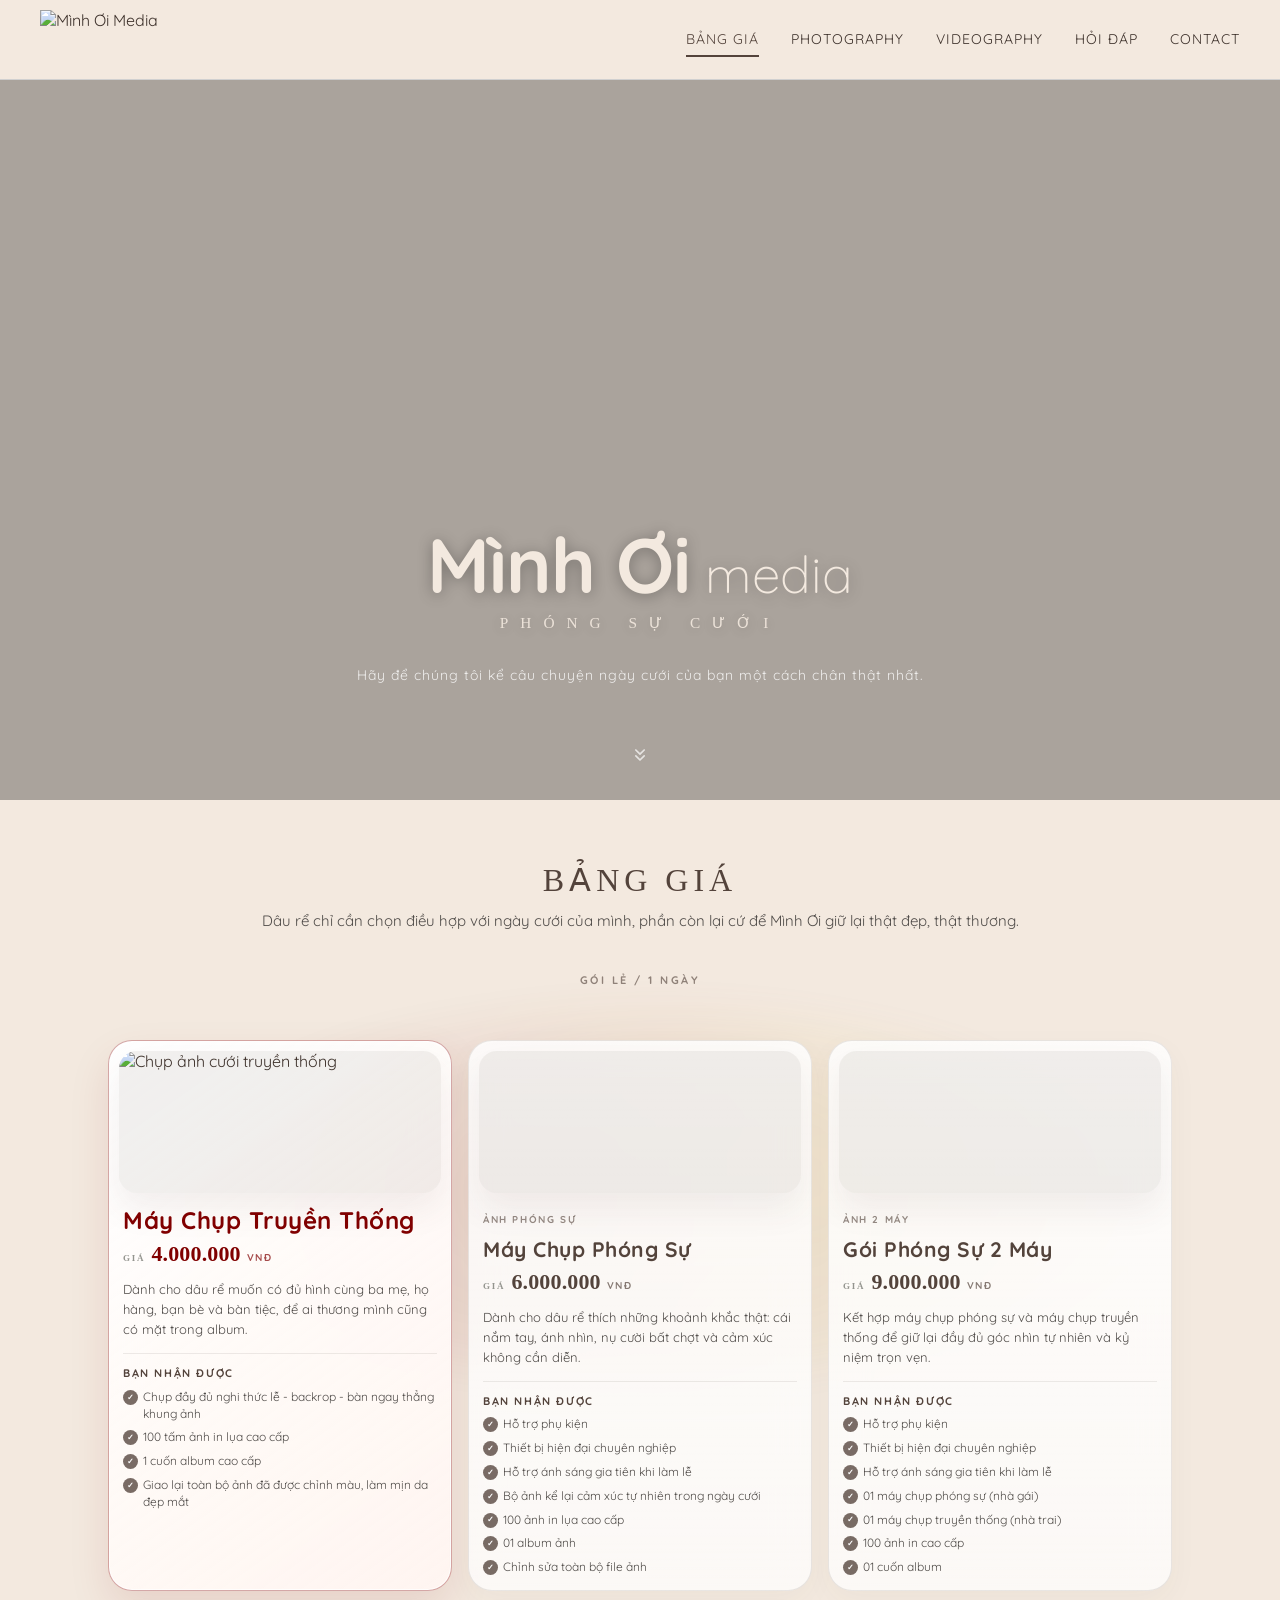
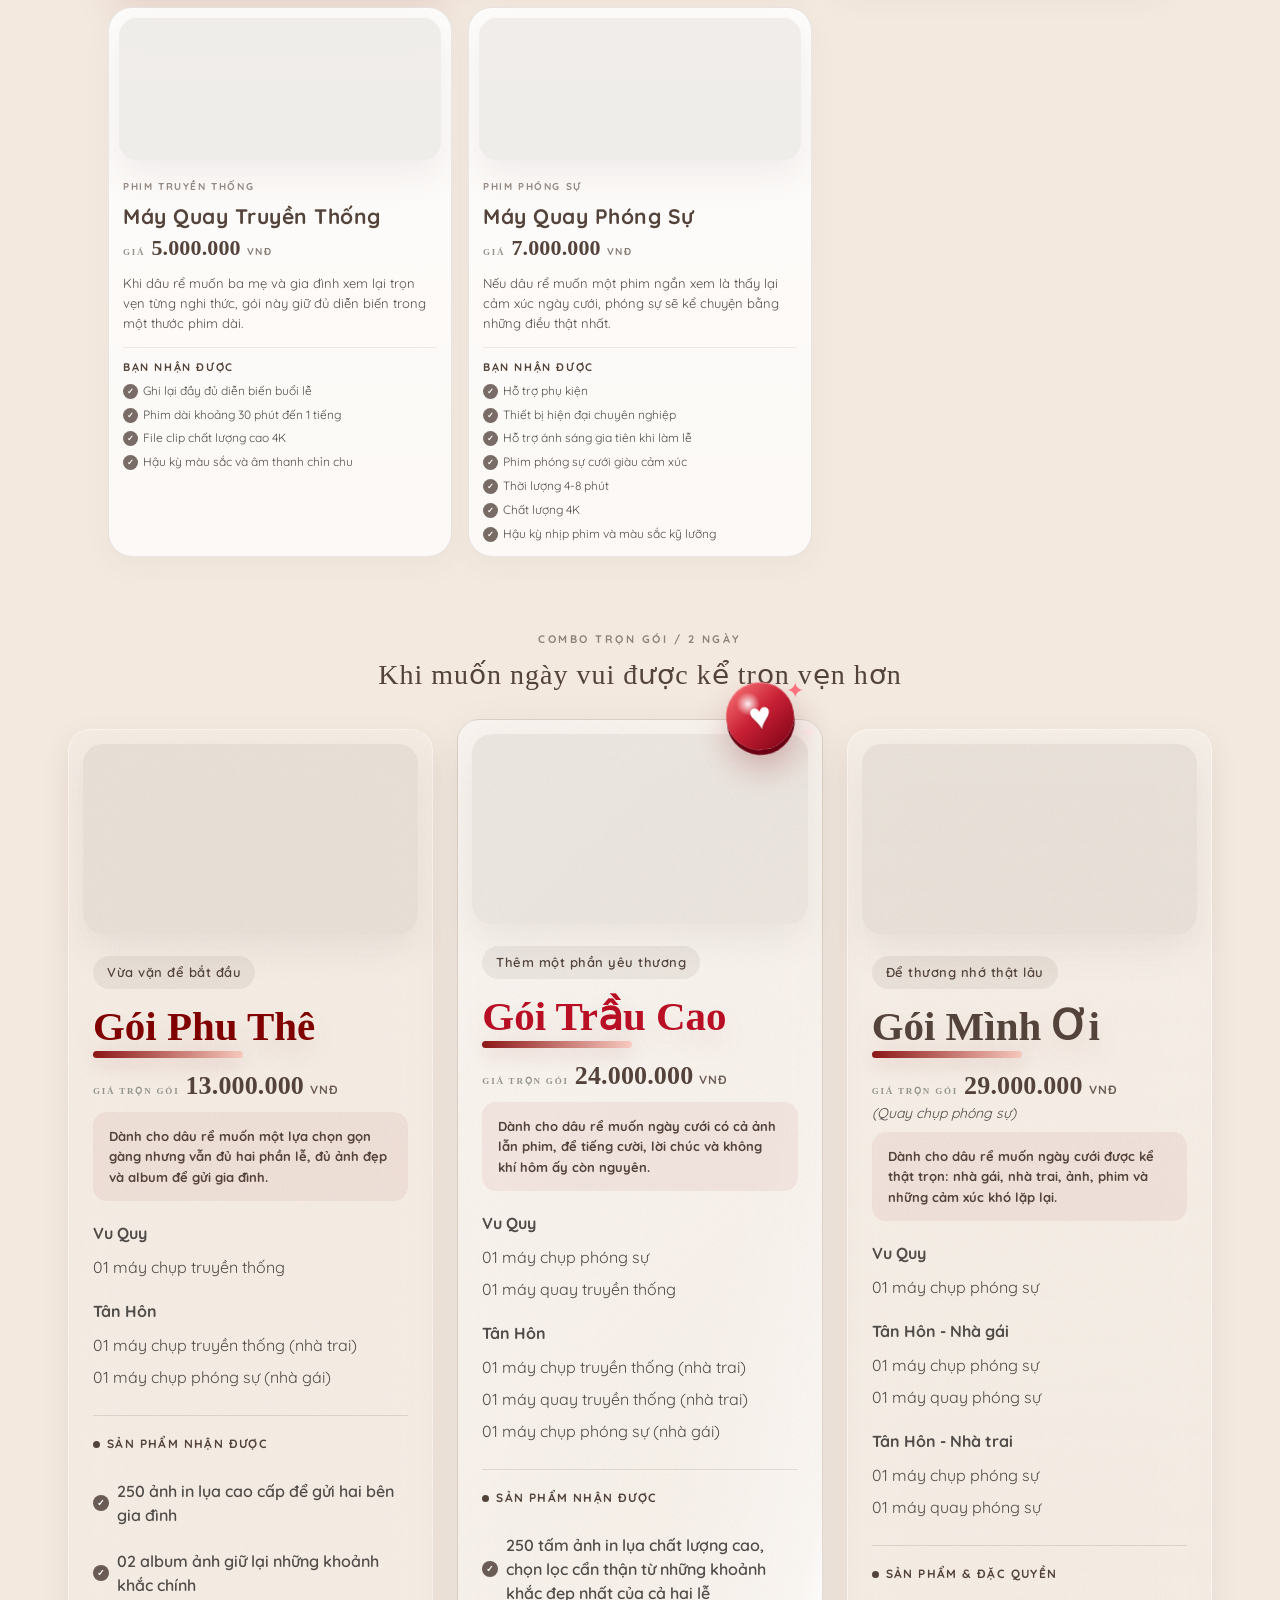
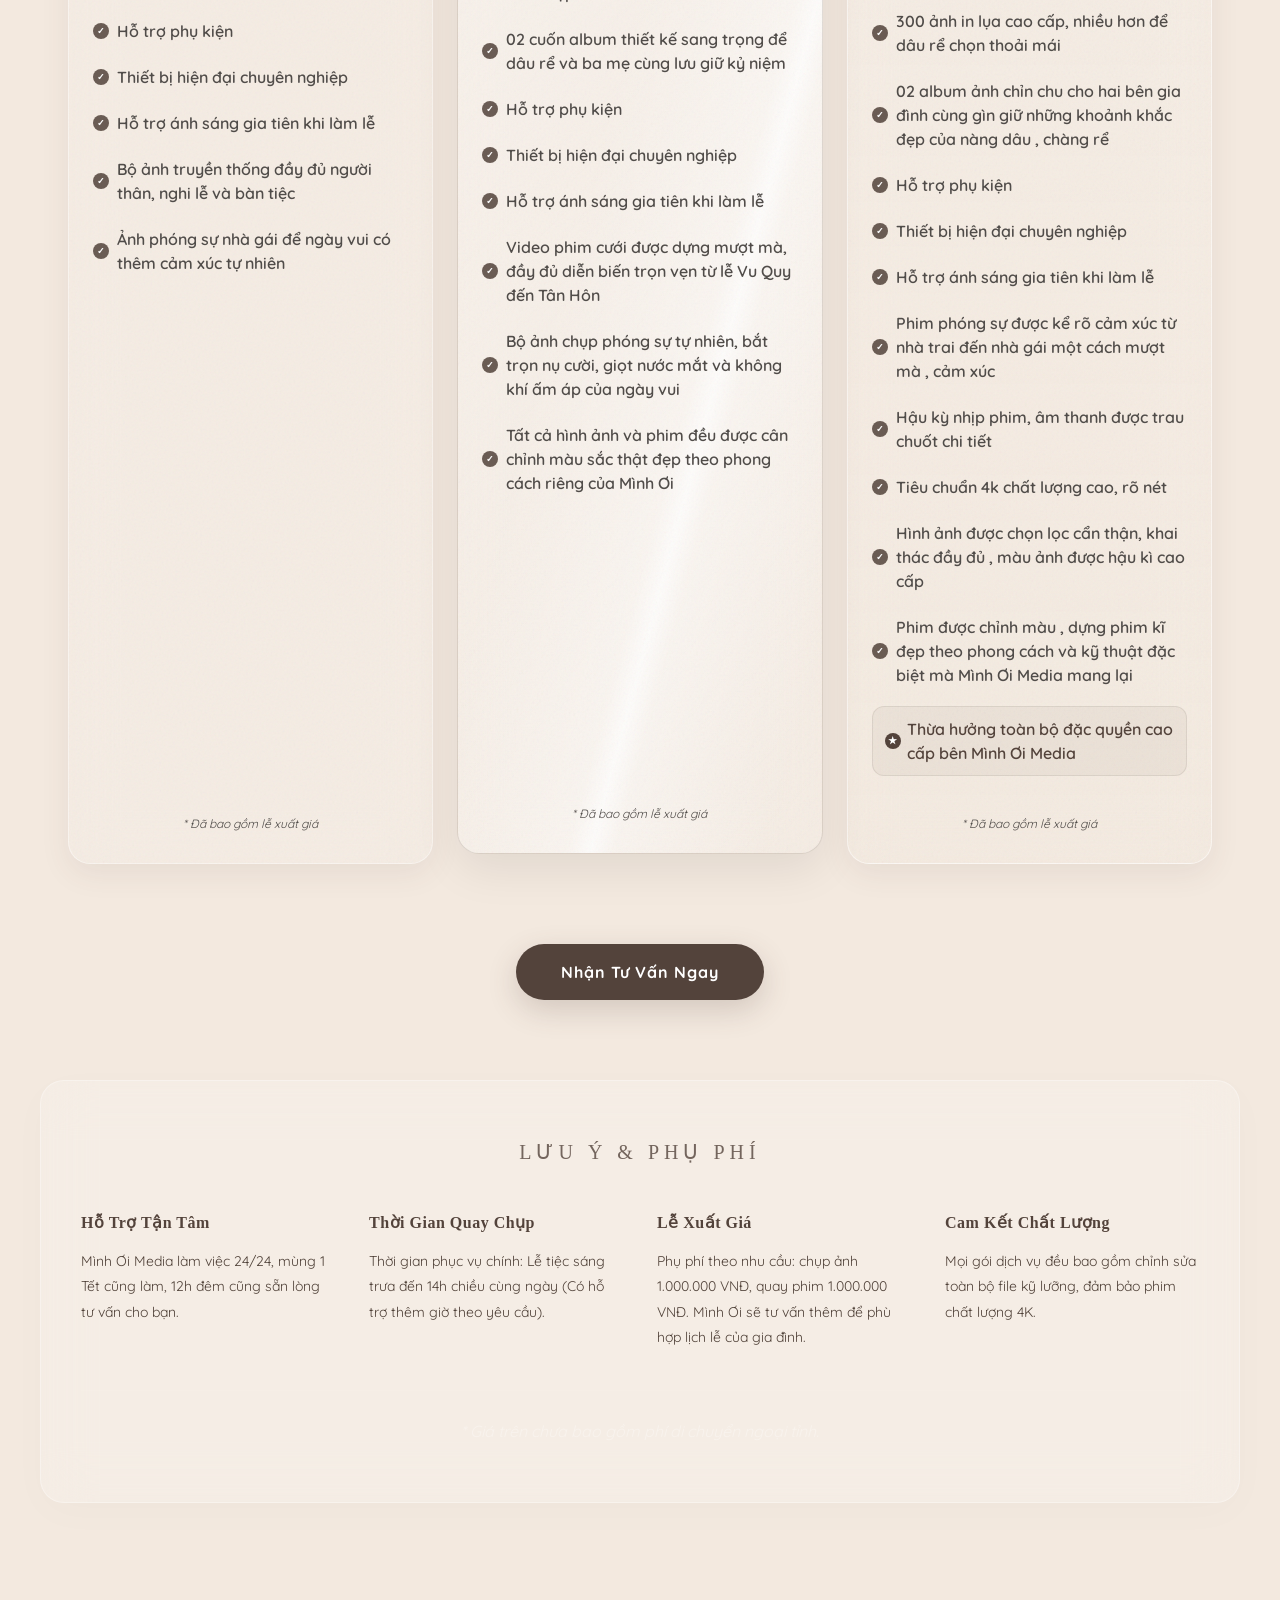
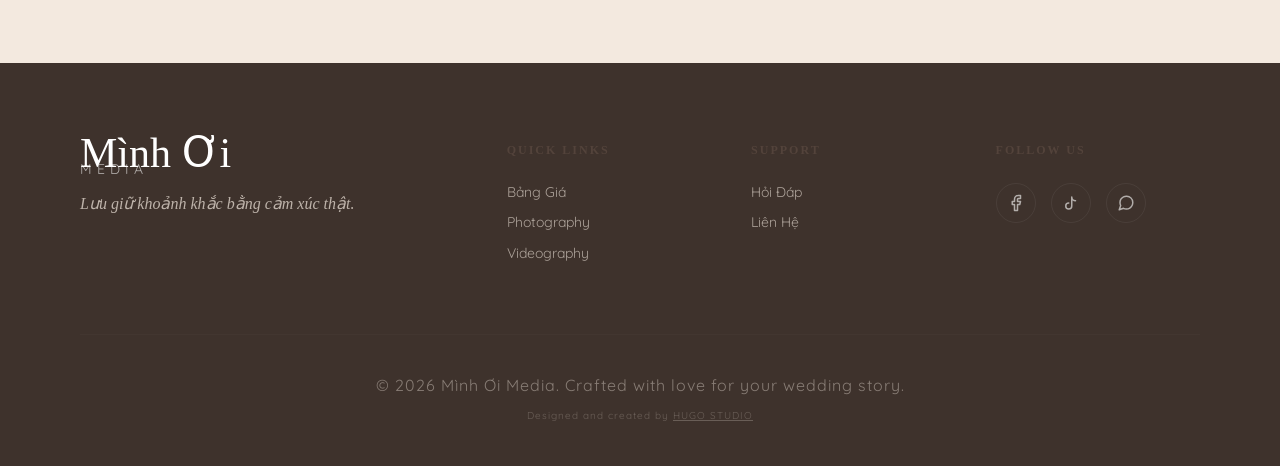
==== index.html @ 35ee0124 "update content" ====
<!DOCTYPE html>
<html lang="vi" prefix="og: http://ogp.me/ns#">

<head>
  <meta charset="UTF-8">
  <meta name="viewport" content="width=device-width, initial-scale=1.0, maximum-scale=1.0, user-scalable=no">
  <title>Báo Giá - Mình Ơi Media | Phóng Sự Cưới</title>
  <meta name="description" content="Bảng giá dịch vụ quay phim, chụp ảnh phóng sự cưới chuyên nghiệp từ Mình Ơi Media.">
  <meta property="og:type" content="website">
  <meta property="og:title" content="Báo Giá - Mình Ơi Media | Phóng Sự Cưới">
  <meta property="og:description"
    content="Bảng giá dịch vụ quay phim, chụp ảnh phóng sự cưới chuyên nghiệp từ Mình Ơi Media.">
  <meta property="og:url" content="https://minhoimedia.digital/?v=1">
  <meta property="og:site_name" content="Mình Ơi Media">
  <meta property="og:image" content="https://minhoimedia.digital/assets/images/image.png?v=2">
  <meta property="og:image:url" content="https://minhoimedia.digital/assets/images/image.png?v=2">
  <meta property="og:image:secure_url" content="https://minhoimedia.digital/assets/images/image.png?v=2">
  <meta property="og:image:width" content="1200">
  <meta property="og:image:height" content="630">
  <meta property="og:image:type" content="image/png">
  <meta property="og:image:alt" content="Mình Ơi Media - Báo giá phóng sự cưới">
  <meta name="twitter:image" content="https://minhoimedia.digital/assets/images/image.png?v=2">
  <meta name="twitter:title" content="Báo Giá - Mình Ơi Media | Phóng Sự Cưới">
  <meta name="twitter:description" content="Bảng giá dịch vụ quay phim, chụp ảnh phóng sự cưới chuyên nghiệp từ Mình Ơi Media.">
  <meta name="twitter:card" content="summary_large_image">
  <link rel="canonical" href="https://minhoimedia.digital/?v=1">

  <script>
    // Auto cache-busting: update version daily
    const dateVersion = Math.floor(Date.now() / 86400000); // new version each day
    const ogUrl = document.querySelector('meta[property="og:url"]');
    const canonical = document.querySelector('link[rel="canonical"]');
    if (ogUrl) ogUrl.setAttribute('content', `https://minhoimedia.digital/?v=${dateVersion}`);
    if (canonical) canonical.setAttribute('href', `https://minhoimedia.digital/?v=${dateVersion}`);
  </script>

  <link rel="stylesheet" href="css/style.css">
  <link rel="preconnect" href="https://fonts.googleapis.com">
  <link rel="preconnect" href="https://fonts.gstatic.com" crossorigin>
  <link
    href="https://fonts.googleapis.com/css2?family=Dancing+Script:wght@700&amp;family=Quicksand:wght@400;700&amp;display=swap"
    rel="stylesheet">
  <link rel="icon" type="image/svg+xml"
    href="data:image/svg+xml,%3Csvg xmlns='http://www.w3.org/2000/svg' viewBox='0 0 100 100'%3E%3Ccircle cx='50' cy='50' r='45' fill='%2353433B'/%3E%3Ctext x='50' y='65' font-family='serif' font-size='60' fill='white' text-anchor='middle'%3EM%3C/text%3E%3C/svg%3E">
  <script src="js/layout.js"></script>
  <!-- Performance -->
  <link rel="preconnect" href="https://res.cloudinary.com">
  <link rel="dns-prefetch" href="//res.cloudinary.com">
  <link rel="preload" as="image"
    href="https://res.cloudinary.com/dyehwoscu/image/upload/f_auto,q_auto:good,c_fill,w_1600/v1778865921/A%CC%89nh_ma%CC%80n_hi%CC%80nh_2026-05-16_lu%CC%81c_00.25.13_vffhud.png">
  <link rel="preload" as="image"
    href="https://res.cloudinary.com/dyehwoscu/image/upload/f_auto,q_auto:good,c_fill,w_720/v1778867317/A%CC%89nh_ma%CC%80n_hi%CC%80nh_2026-05-16_lu%CC%81c_00.48.29_sybzuk.png">
  <meta http-equiv="x-dns-prefetch-control" content="on">
  <script src="https://unpkg.com/lucide@latest"></script>
  <script src="https://cdn.jsdelivr.net/npm/vanilla-tilt@1.8.1/dist/vanilla-tilt.min.js"></script>
  <script src="https://cdn.jsdelivr.net/npm/animejs@3.2.2/lib/anime.min.js"></script>
</head>

<body>

  <div id="header-placeholder"></div>

  <section class="hero">
    <div class="hero-slider">
      <div class="hero-slide"
        style="background-image: url('https://res.cloudinary.com/dyehwoscu/image/upload/f_auto,q_auto:good,c_fill,w_1600/v1778865921/A%CC%89nh_ma%CC%80n_hi%CC%80nh_2026-05-16_lu%CC%81c_00.25.13_vffhud.png');">
      </div>
      <div class="hero-slide"
        data-bg="https://res.cloudinary.com/dyehwoscu/image/upload/f_auto,q_auto:good,c_fill,w_1600/v1778866003/A%CC%89nh_ma%CC%80n_hi%CC%80nh_2026-05-16_lu%CC%81c_00.26.38_lmaevk.png">
      </div>
      <div class="hero-slide"
        data-bg="https://res.cloudinary.com/dyehwoscu/image/upload/f_auto,q_auto:good,c_fill,w_1600/v1778866666/A%CC%89nh_ma%CC%80n_hi%CC%80nh_2026-05-16_lu%CC%81c_00.37.36_rq3quh.png">
      </div>
    </div>
    <div class="hero-overlay"></div>
    <div class="hero-content">
      <div class="brand-title-wrap">
        <span class="brand-minh-oi">Mình Ơi</span>
        <span class="brand-media">media</span>
      </div>
      <p class="brand-subtitle">Phóng sự cưới</p>
      <div class="hero-description">
        Hãy để chúng tôi kể câu chuyện ngày cưới của bạn một cách chân thật nhất.
      </div>
    </div>
    <div class="scroll-indicator">
      <svg width="30" height="20" viewBox="0 0 24 24" fill="none" stroke="currentColor" stroke-width="2"
        stroke-linecap="round" stroke-linejoin="round">
        <path d="M7 13l5 5 5-5M7 6l5 5 5-5" />
      </svg>
    </div>
  </section>

  <main class="container section">
    <div class="price-header reveal">
      <h2>Bảng Giá</h2>
    </div>

    <div class="pricing-intro reveal">
      <p>Dâu rể chỉ cần chọn điều hợp với ngày cưới của mình, phần còn lại cứ để Mình Ơi giữ lại thật đẹp, thật thương.</p>
    </div>

    <section class="pricing-section pricing-section-singles reveal" aria-labelledby="single-packages-title">
      <div class="pricing-section-heading">
        <span>Gói lẻ / 1 ngày</span>
      </div>

      <div class="single-service-board">
        <div class="single-service-item single-service-featured" data-tilt-card>
          <div class="single-service-media">
            <img class="lazy-media is-loaded" src="https://res.cloudinary.com/dyehwoscu/image/upload/f_auto,q_auto:good,c_fill,w_720/v1782887174/A%CC%89nh_ma%CC%80n_hi%CC%80nh_2026-07-01_lu%CC%81c_13.26.03_ynra9m.png" alt="Chụp ảnh cưới truyền thống" fetchpriority="high" decoding="async" loading="eager">
          </div>
          <div class="single-service-main">
            <h3>Máy Chụp Truyền Thống</h3>
            <div class="single-service-price">4.000.000 <span>VNĐ</span></div>
            <p>Dành cho dâu rể muốn có đủ hình cùng ba mẹ, họ hàng, bạn bè và bàn tiệc, để ai thương mình cũng có mặt trong album.</p>
          </div>
          <ul class="single-service-includes">
            <li class="single-service-includes-title">Bạn nhận được</li>
            <li>Chụp đầy đủ nghi thức lễ - backrop - bàn ngay thẳng khung ảnh</li>
            <li>100 tấm ảnh in lụa cao cấp</li>
            <li>1 cuốn album cao cấp</li>
            <li>Giao lại toàn bộ ảnh đã được chỉnh màu, làm mịn da đẹp mắt</li>
          </ul>
        </div>

        <div class="single-service-item" data-tilt-card>
          <div class="single-service-media">
            <img class="lazy-media" src="[data-uri]" data-src="https://res.cloudinary.com/dyehwoscu/image/upload/f_auto,q_auto:good,c_fill,w_720/v1782887357/A%CC%89nh_ma%CC%80n_hi%CC%80nh_2026-07-01_lu%CC%81c_13.29.11_ehxcw1.png" alt="Chụp ảnh phóng sự cưới" decoding="async" loading="lazy">
          </div>
          <div class="single-service-main">
            <span class="single-service-tag">Ảnh phóng sự</span>
            <h3>Máy Chụp Phóng Sự</h3>
            <div class="single-service-price">6.000.000 <span>VNĐ</span></div>
            <p>Dành cho dâu rể thích những khoảnh khắc thật: cái nắm tay, ánh nhìn, nụ cười bất chợt và cảm xúc không cần diễn.</p>
          </div>
          <ul class="single-service-includes">
            <li class="single-service-includes-title">Bạn nhận được</li>
            <li>Hỗ trợ phụ kiện</li>
            <li>Thiết bị hiện đại chuyên nghiệp</li>
            <li>Hỗ trợ ánh sáng gia tiên khi làm lễ</li>
            <li>Bộ ảnh kể lại cảm xúc tự nhiên trong ngày cưới</li>
            <li>100 ảnh in lụa cao cấp</li>
            <li>01 album ảnh</li>
            <li>Chỉnh sửa toàn bộ file ảnh</li>
          </ul>
        </div>

        <div class="single-service-item" data-tilt-card>
          <div class="single-service-media">
            <img class="lazy-media" src="[data-uri]" data-src="https://res.cloudinary.com/dyehwoscu/image/upload/f_auto,q_auto:good,c_fill,w_720/v1778868303/A%CC%89nh_ma%CC%80n_hi%CC%80nh_2026-05-16_lu%CC%81c_01.04.40_gc7xqq.png" alt="Gói phóng sự 2 máy" decoding="async" loading="lazy">
          </div>
          <div class="single-service-main">
            <span class="single-service-tag">Ảnh 2 máy</span>
            <h3>Gói Phóng Sự 2 Máy</h3>
            <div class="single-service-price">9.000.000 <span>VNĐ</span></div>
            <p>Kết hợp máy chụp phóng sự và máy chụp truyền thống để giữ lại đầy đủ góc nhìn tự nhiên và kỷ niệm trọn vẹn.</p>
          </div>
          <ul class="single-service-includes">
            <li class="single-service-includes-title">Bạn nhận được</li>
            <li>Hỗ trợ phụ kiện</li>
            <li>Thiết bị hiện đại chuyên nghiệp</li>
            <li>Hỗ trợ ánh sáng gia tiên khi làm lễ</li>
            <li>01 máy chụp phóng sự (nhà gái)</li>
            <li>01 máy chụp truyền thống (nhà trai)</li>
            <li>100 ảnh in cao cấp</li>
            <li>01 cuốn album</li>
          </ul>
        </div>

        <div class="single-service-item" data-tilt-card>
          <div class="single-service-media">
            <img class="lazy-media" src="[data-uri]" data-src="https://res.cloudinary.com/dyehwoscu/image/upload/f_auto,q_auto:good,c_fill,w_720/v1782888248/A%CC%89nh_ma%CC%80n_hi%CC%80nh_2026-07-01_lu%CC%81c_13.44.04_ydys51.png" alt="Quay phim cưới truyền thống" decoding="async" loading="lazy">
          </div>
          <div class="single-service-main">
            <span class="single-service-tag">Phim truyền thống</span>
            <h3>Máy Quay Truyền Thống</h3>
            <div class="single-service-price">5.000.000 <span>VNĐ</span></div>
            <p>Khi dâu rể muốn ba mẹ và gia đình xem lại trọn vẹn từng nghi thức, gói này giữ đủ diễn biến trong một thước phim dài.</p>
          </div>
          <ul class="single-service-includes">
            <li class="single-service-includes-title">Bạn nhận được</li>
            <li>Ghi lại đầy đủ diễn biến buổi lễ</li>
            <li>Phim dài khoảng 30 phút đến 1 tiếng</li>
            <li>File clip chất lượng cao 4K</li>
            <li>Hậu kỳ màu sắc và âm thanh chỉn chu</li>
          </ul>
        </div>

        <div class="single-service-item" data-tilt-card>
          <div class="single-service-media">
            <img class="lazy-media" src="[data-uri]" data-src="https://res.cloudinary.com/dyehwoscu/image/upload/f_auto,q_auto:good,c_fill,w_720/v1778924834/A%CC%89nh_ma%CC%80n_hi%CC%80nh_2026-05-16_lu%CC%81c_16.47.07_bayvhm.png" alt="Quay phim phóng sự cưới" decoding="async" loading="lazy">
          </div>
          <div class="single-service-main">
            <span class="single-service-tag">Phim phóng sự</span>
            <h3>Máy Quay Phóng Sự</h3>
            <div class="single-service-price">7.000.000 <span>VNĐ</span></div>
            <p>Nếu dâu rể muốn một phim ngắn xem là thấy lại cảm xúc ngày cưới, phóng sự sẽ kể chuyện bằng những điều thật nhất.</p>
          </div>
          <ul class="single-service-includes">
            <li class="single-service-includes-title">Bạn nhận được</li>
            <li>Hỗ trợ phụ kiện</li>
            <li>Thiết bị hiện đại chuyên nghiệp</li>
            <li>Hỗ trợ ánh sáng gia tiên khi làm lễ</li>
            <li>Phim phóng sự cưới giàu cảm xúc</li>
            <li>Thời lượng 4-8 phút</li>
            <li>Chất lượng 4K</li>
            <li>Hậu kỳ nhịp phim và màu sắc kỹ lưỡng</li>
          </ul>
        </div>
      </div>
    </section>

    <section class="pricing-section pricing-section-secondary reveal" aria-labelledby="main-packages-title">
      <div class="pricing-section-heading">
        <span>Combo trọn gói / 2 ngày</span>
        <h3 id="main-packages-title">Khi muốn ngày vui được kể trọn vẹn hơn</h3>
      </div>

      <div class="package-grid">
        <div class="price-card package-card">
          <div class="package-media">
            <img class="lazy-media" src="[data-uri]" data-src="https://res.cloudinary.com/dyehwoscu/image/upload/f_auto,q_auto:good,c_fill,w_720/v1782887185/A%CC%89nh_ma%CC%80n_hi%CC%80nh_2026-07-01_lu%CC%81c_13.26.19_ig9m4j.png" alt="Gói Phu Thê" decoding="async" loading="lazy">
          </div>
          <span class="package-eyebrow">Vừa vặn để bắt đầu</span>
          <h3>Gói Phu Thê</h3>
          <p class="price">13.000.000 <span class="price-unit">VNĐ</span></p>
          <p class="package-value">Dành cho dâu rể muốn một lựa chọn gọn gàng nhưng vẫn đủ hai phần lễ, đủ ảnh đẹp và album để gửi gia đình.</p>
          <ul class="package-list">
            <li class="price-header"><strong>Vu Quy</strong></li>
            <li>01 máy chụp truyền thống</li>
            <li class="price-header"><strong>Tân Hôn</strong></li>
            <li>01 máy chụp truyền thống (nhà trai)</li>
            <li>01 máy chụp phóng sự (nhà gái)</li>
            <li class="price-header package-benefit-title"><strong>Sản phẩm nhận được</strong></li>
            <li class="package-benefit-item">250 ảnh in lụa cao cấp để gửi hai bên gia đình</li>
            <li class="package-benefit-item">02 album ảnh giữ lại những khoảnh khắc chính</li>
            <li class="package-benefit-item">Hỗ trợ phụ kiện</li>
            <li class="package-benefit-item">Thiết bị hiện đại chuyên nghiệp</li>
            <li class="package-benefit-item">Hỗ trợ ánh sáng gia tiên khi làm lễ</li>
            <li class="package-benefit-item">Bộ ảnh truyền thống đầy đủ người thân, nghi lễ và bàn tiệc</li>
            <li class="package-benefit-item">Ảnh phóng sự nhà gái để ngày vui có thêm cảm xúc tự nhiên</li>
          </ul>
          <p class="text-small package-subtitle package-note">* Đã bao gồm lễ xuất giá</p>
        </div>

        <div class="price-card package-card popular package-card-featured">
          <div class="package-media">
            <img class="lazy-media" src="[data-uri]" data-src="https://res.cloudinary.com/dyehwoscu/image/upload/f_auto,q_auto:good,c_fill,w_720/v1782884447/A%CC%89nh_ma%CC%80n_hi%CC%80nh_2026-07-01_lu%CC%81c_12.40.31_qdt9up.png" alt="Gói Trầu Cao" decoding="async" loading="lazy">
          </div>
          <span class="package-eyebrow">Thêm một phần yêu thương</span>
          <h3>Gói Trầu Cao</h3>
          <p class="price">24.000.000 <span class="price-unit">VNĐ</span></p>
          <p class="package-value">Dành cho dâu rể muốn ngày cưới có cả ảnh lẫn phim, để tiếng cười, lời chúc và không khí hôm ấy còn nguyên.</p>
          <ul class="package-list">
            <li class="price-header"><strong>Vu Quy</strong></li>
            <li>01 máy chụp phóng sự</li>
            <li>01 máy quay truyền thống</li>
            <li class="price-header"><strong>Tân Hôn</strong></li>
            <li>01 máy chụp truyền thống (nhà trai)</li>
            <li>01 máy quay truyền thống (nhà trai)</li>
            <li>01 máy chụp phóng sự (nhà gái)</li>
            <li class="price-header package-benefit-title"><strong>Sản phẩm nhận được</strong></li>
            <li class="package-benefit-item">250 tấm ảnh in lụa chất lượng cao, chọn lọc cẩn thận từ những khoảnh khắc đẹp nhất của cả hai lễ</li>
            <li class="package-benefit-item">02 cuốn album thiết kế sang trọng để dâu rể và ba mẹ cùng lưu giữ kỷ niệm</li>
            <li class="package-benefit-item">Hỗ trợ phụ kiện</li>
            <li class="package-benefit-item">Thiết bị hiện đại chuyên nghiệp</li>
            <li class="package-benefit-item">Hỗ trợ ánh sáng gia tiên khi làm lễ</li>
            <li class="package-benefit-item">Video phim cưới được dựng mượt mà, đầy đủ diễn biến trọn vẹn từ lễ Vu Quy đến Tân Hôn</li>
            <li class="package-benefit-item">Bộ ảnh chụp phóng sự tự nhiên, bắt trọn nụ cười, giọt nước mắt và không khí ấm áp của ngày vui</li>
            <li class="package-benefit-item">Tất cả hình ảnh và phim đều được cân chỉnh màu sắc thật đẹp theo phong cách riêng của Mình Ơi</li>
          </ul>
          <p class="text-small package-subtitle package-note">* Đã bao gồm lễ xuất giá</p>
        </div>

        <div class="price-card package-card package-card-premium">
          <div class="package-media">
            <img class="lazy-media" src="[data-uri]" data-src="https://res.cloudinary.com/dyehwoscu/image/upload/f_auto,q_auto:good,c_fill,w_720/v1782884538/A%CC%89nh_ma%CC%80n_hi%CC%80nh_2026-07-01_lu%CC%81c_12.42.10_tnpv1s.png" alt="Gói Mình Ơi" decoding="async" loading="lazy">
          </div>
          <span class="package-eyebrow">Để thương nhớ thật lâu</span>
          <h3>Gói Mình Ơi</h3>
          <p class="price">29.000.000 <span class="price-unit">VNĐ</span></p>
          <p class="text-small package-subtitle">(Quay chụp phóng sự)</p>
          <p class="package-value">Dành cho dâu rể muốn ngày cưới được kể thật trọn: nhà gái, nhà trai, ảnh, phim và những cảm xúc khó lặp lại.</p>
          <ul class="package-list">
            <li class="price-header"><strong>Vu Quy</strong></li>
            <li>01 máy chụp phóng sự</li>
            <li class="price-header"><strong>Tân Hôn - Nhà gái</strong></li>
            <li>01 máy chụp phóng sự</li>
            <li>01 máy quay phóng sự</li>
            <li class="price-header"><strong>Tân Hôn - Nhà trai</strong></li>
            <li>01 máy chụp phóng sự</li>
            <li>01 máy quay phóng sự</li>
            <li class="price-header package-benefit-title"><strong>Sản phẩm & đặc quyền</strong></li>
            <li class="package-benefit-item">300 ảnh in lụa cao cấp, nhiều hơn để dâu rể chọn thoải mái</li>
            <li class="package-benefit-item">02 album ảnh chỉn chu cho hai bên gia đình cùng gìn giữ những khoảnh khắc đẹp của nàng dâu , chàng rể</li>
            <li class="package-benefit-item">Hỗ trợ phụ kiện</li>
            <li class="package-benefit-item">Thiết bị hiện đại chuyên nghiệp</li>
            <li class="package-benefit-item">Hỗ trợ ánh sáng gia tiên khi làm lễ</li>
            <li class="package-benefit-item">Phim phóng sự được kể rõ cảm xúc từ nhà trai đến nhà gái một cách mượt mà , cảm xúc</li>
            <li class="package-benefit-item">Hậu kỳ nhịp phim, âm thanh được trau chuốt chi tiết</li>
            <li class="package-benefit-item">Tiêu chuẩn 4k chất lượng cao, rõ nét</li>
            <li class="package-benefit-item">Hình ảnh được chọn lọc cẩn thận, khai thác đầy đủ , màu ảnh được hậu kì cao cấp</li>
            <li class="package-benefit-item">Phim được chỉnh màu , dựng phim kĩ đẹp theo phong cách và kỹ thuật đặc biệt mà Mình Ơi Media mang lại</li>
            <li class="package-benefit-item package-benefit-premium">Thừa hưởng toàn bộ đặc quyền cao cấp bên Mình Ơi Media</li>
          </ul>
          <p class="text-small package-subtitle package-note">* Đã bao gồm lễ xuất giá</p>
        </div>
      </div>
    </section>

    <div class="consult-cta reveal">
      <a href="https://m.me/61577268082387" target="_blank" class="cta-button">
        <span class="cta-text">Nhận Tư Vấn Ngay</span>
      </a>
    </div>

    <div class="price-footer-container reveal">
      <div class="price-footer-header">
        <h3>Lưu ý & Phụ phí</h3>
      </div>
      <div class="price-footer-grid">
        <div class="footer-item">
          <h4>Hỗ Trợ Tận Tâm</h4>
          <p>Mình Ơi Media làm việc 24/24, mùng 1 Tết cũng làm, 12h đêm cũng sẵn lòng tư vấn cho bạn.</p>
        </div>
        <div class="footer-item">
          <h4>Thời Gian Quay Chụp</h4>
          <p>Thời gian phục vụ chính: Lễ tiệc sáng trưa đến 14h chiều cùng ngày (Có hỗ trợ thêm giờ theo yêu cầu).</p>
        </div>
        <div class="footer-item">
          <h4>Lễ Xuất Giá</h4>
          <p>Phụ phí theo nhu cầu: chụp ảnh 1.000.000 VNĐ, quay phim 1.000.000 VNĐ. Mình Ơi sẽ tư vấn thêm để phù hợp lịch lễ của gia đình.</p>
        </div>
        <div class="footer-item">
          <h4>Cam Kết Chất Lượng</h4>
          <p>Mọi gói dịch vụ đều bao gồm chỉnh sửa toàn bộ file kỹ lưỡng, đảm bảo phim chất lượng 4K.
          </p>
        </div>

      </div>
      <div class="price-footer-note">
        <p>* Giá trên chưa bao gồm phí di chuyển ngoại tỉnh.</p>
      </div>
    </div>
  </main>

  <div id="footer-placeholder"></div>

  <script src="js/main.js"></script>
  <script>
    layout.inject('index');
  </script>
</body>

</html>
---- css/style.css ----
:root {

  --primary: #53433B;
  --primary-hover: #3E322C;
  --primary-active: #2B231F;
  --cream: #F3E9DF;
  --white: #FFFFFF;
  --charcoal: #3E322C;
  --tan: #A99B92;
  --taupe: #B8B5AC;
  --gray-medium: #504C49;
  --gray-light: #D0D0D0;
  --gray-neutral: #93948E;

  --font-serif: "Times New Roman", Georgia, serif;
  --font-sans: "Quicksand", sans-serif;
  --font-script: "Dancing Script", cursive;

  --spacing-xs: 4px;
  --spacing-sm: 8px;
  --spacing-md: 16px;
  --spacing-lg: 24px;
  --spacing-xl: 32px;
  --spacing-xxl: 40px;
  --spacing-huge: 60px;
  --spacing-giant: 100px;

  --transition: 0.3s ease;
}

* {
  margin: 0;
  padding: 0;
  box-sizing: border-box;
}

body {
  font-family: var(--font-sans);
  background-color: var(--cream);
  color: var(--charcoal);
  line-height: 1.3;
  overflow-x: hidden;
}

h1,
h2,
h3,
h4,
h5,
h6 {
  font-family: var(--font-serif);
  font-weight: 400;
  color: var(--charcoal);
}

a {
  text-decoration: none;
  color: inherit;
  transition: var(--transition);
}

ul {
  list-style: none;
}

h1 {
  font-size: 60px;
  line-height: 66px;
}

h2 {
  font-size: 36px;
}

h3 {
  font-size: 24px;
  line-height: 1.1;
}

p,
span,
li {
  font-size: 16px;
  line-height: 20.8px;
}

.text-small {
  font-size: 14px;
  line-height: 14px;
}

.container {
  max-width: 1200px;
  margin: 0 auto;
  padding: 0 var(--spacing-xxl);
}

.section {
  padding: var(--spacing-huge) 0;
}

.navbar {
  height: 80px;
  display: flex;
  align-items: center;
  justify-content: space-between;
  background-color: var(--cream);
  position: sticky;
  top: 0;
  z-index: 1000;
  border-bottom: 1px solid var(--gray-light);
  padding: 0 var(--spacing-xxl);
}

.nav-links {
  display: flex;
  gap: var(--spacing-xl);
}

.nav-link {
  font-size: 14px;
  text-transform: uppercase;
  letter-spacing: 1px;
  position: relative;
  padding: 8px 0;
}

.nav-link::after {
  content: '';
  position: absolute;
  bottom: 0;
  left: 0;
  width: 0;
  height: 2px;
  background-color: var(--primary);
  transition: var(--transition);
}

.nav-link:hover {
  color: var(--primary);
}

.nav-link:hover::after,
.nav-link.active::after {
  width: 100%;
}

.nav-link.active {
  color: var(--primary);
}

.mobile-menu-toggle {
  display: none;
  background: none;
  border: none;
  color: var(--charcoal);
  cursor: pointer;
  -webkit-tap-highlight-color: transparent;
}

.navbar-brand {
  display: flex;
  align-items: center;
  height: 100%;
}

.brand-logo {
  font-family: var(--font-serif);
  font-size: 24px;
  display: block;
  text-align: center;
}

.btn {
  display: inline-block;
  padding: 14px 32px;
  border-radius: 50px;
  font-size: 18px;
  cursor: pointer;
  border: none;
  transition: var(--transition);
  text-align: center;
}

.btn-primary {
  background-color: var(--primary);
  color: var(--cream);
}

.btn-primary:hover {
  background-color: var(--primary-hover);
}

.btn-circle {
  width: 60px;
  height: 60px;
  border-radius: 50%;
  display: flex;
  align-items: center;
  justify-content: center;
  background-color: var(--primary);
  color: var(--cream);
  box-shadow: rgba(0, 0, 0, 0.15) 0px 3px 8px 1px;
}

.btn-circle:hover {
  background-color: var(--primary-hover);
  box-shadow: rgba(0, 0, 0, 0.25) 0px 5px 12px 2px;
}

.hero {
  position: relative;
  height: 80vh;
  min-height: 600px;
  width: 100%;
  overflow: hidden;
  display: flex;
  align-items: center;
  justify-content: center;
}

.hero-content {
  position: absolute;
  top: 75%;

  left: 50%;
  transform: translate(-50%, -50%);
  z-index: 10;
  text-align: center;
  width: 90%;
  max-width: 1000px;
  color: var(--white);
  animation: fadeInDown 1.2s ease-out forwards;
}

@keyframes fadeInDown {
  from {
    opacity: 0;
    transform: translate(-50%, -85%);
  }

  to {
    opacity: 1;
    transform: translate(-50%, -50%);
  }
}

.scroll-indicator {
  position: absolute;
  bottom: 30px;
  left: 50%;
  transform: translateX(-50%);
  z-index: 10;
  color: var(--white);
  animation: bounce 2s infinite;
  opacity: 0.7;
}

@keyframes bounce {

  0%,
  20%,
  50%,
  80%,
  100% {
    transform: translateX(-50%) translateY(0);
  }

  40% {
    transform: translateX(-50%) translateY(-10px);
  }

  60% {
    transform: translateX(-50%) translateY(-5px);
  }
}

.hero-slider {
  position: absolute;
  top: 0;
  left: 0;
  width: 100%;
  height: 100%;
  z-index: -1;
}

.hero-slide {
  position: absolute;
  top: 0;
  left: 0;
  width: 100%;
  height: 100%;
  opacity: 0;
  transition: opacity 1s ease-in-out;
  background-size: cover;
  background-position: center;
}

.hero-slide.active {
  opacity: 1;
}

.hero-overlay {
  position: absolute;
  top: 0;
  left: 0;
  width: 100%;
  height: 100%;
  background: rgba(0, 0, 0, 0.3);
  z-index: 0;
}

.brand-title-wrap {
  display: flex;
  align-items: baseline;
  justify-content: center;
  gap: 15px;
  margin-bottom: 20px;

}

.brand-minh-oi {
  font-family: var(--font-sans);
  font-weight: 700;
  font-size: 6vw;
  color: #F3E9DF;
  text-shadow: 0 2px 15px rgba(0, 0, 0, 0.3);
  letter-spacing: -1px;
}

@media (max-width: 768px) {
  .brand-minh-oi {
    font-size: 12vw;
  }
}

.brand-media {
  font-family: var(--font-sans);
  font-weight: 300;

  font-size: 4vw;
  color: #F3E9DF;
  text-shadow: 0 2px 15px rgba(0, 0, 0, 0.3);
}

@media (max-width: 768px) {
  .brand-media {
    font-size: 8vw;
  }
}

.brand-subtitle {
  font-family: var(--font-serif);
  font-size: 1.2vw;

  color: #F3E9DF;
  text-transform: uppercase;
  letter-spacing: 12px;

  margin-top: 10px;
  margin-bottom: 30px;

  opacity: 0.9;
  text-shadow: 0 2px 15px rgba(0, 0, 0, 0.3);
}

@media (max-width: 768px) {
  .brand-subtitle {
    font-size: 3vw;
    letter-spacing: 6px;
  }
}

.hero-description {
  font-family: var(--font-sans);
  font-size: 14px;
  color: var(--white);
  opacity: 0.8;
  max-width: 600px;
  margin: 0 auto;
  line-height: 1.6;
  letter-spacing: 1px;
}

.price-section {
  background: linear-gradient(-45deg, #fdfbf9, #fcf4f0, #f7f4f2, #faf9f6);
  background-size: 400% 400%;
  animation: liquid-bg 15s ease infinite;
}

.price-header {
  text-align: center;
  margin-bottom: 30px;
}

.price-header h2 {
  font-family: var(--font-serif);
  color: var(--primary);
  font-size: 32px;
  text-transform: uppercase;
  letter-spacing: 5px;
}

@keyframes liquid-bg {
  0% {
    background-position: 0% 50%;
  }

  50% {
    background-position: 100% 50%;
  }

  100% {
    background-position: 0% 50%;
  }
}

.pricing-tab {
  position: relative;

}

.tab-badge {
  position: absolute;
  top: -18px;
  right: -8px;
  font-size: 8px;
  padding: 2px 10px;
  border-radius: 20px;
  font-weight: 800;
  text-transform: uppercase;
  letter-spacing: 1px;
  box-shadow: 0 4px 15px rgba(0, 0, 0, 0.2);
  overflow: hidden;
}

.tab-badge::after {
  content: '';
  position: absolute;
  top: 0;
  left: -100%;
  width: 100%;
  height: 100%;
  background: linear-gradient(90deg,
      transparent,
      rgba(255, 255, 255, 0.4),
      transparent);
  transition: none;
  animation: shine 3s infinite;
}

@keyframes shine {
  0% {
    left: -100%;
  }

  20% {
    left: 100%;
  }

  100% {
    left: 100%;
  }
}

.tab-badge.hot {
  background: linear-gradient(135deg, #ff4757, #ff6b81);
  color: white;
  border: 1px solid rgba(255, 255, 255, 0.2);
}

.tab-badge.premium {
  background: linear-gradient(135deg, #d4af37, #f9d71c, #d4af37);
  color: #53433b;
  border: 1px solid rgba(255, 255, 255, 0.4);
}

@keyframes pulse-small {
  0% {
    transform: scale(1);
  }

  50% {
    transform: scale(1.05);
  }

  100% {
    transform: scale(1);
  }
}

.price-grid {
  display: grid;
  grid-template-columns: repeat(3, 1fr);
  gap: 30px;
  justify-content: center;
  padding: 20px 40px;
  max-width: 1400px;
  margin: 0 auto;
  overflow: visible;
}

.price-card {
  background: rgba(255, 255, 255, 0.45);
  backdrop-filter: blur(15px);
  -webkit-backdrop-filter: blur(15px);
  border-radius: 24px;
  padding: var(--spacing-xxl);
  display: flex;
  flex-direction: column;
  transition: all 0.5s cubic-bezier(0.23, 1, 0.32, 1);
  position: relative;
  border: 1px solid rgba(255, 255, 255, 0.5);
  overflow: visible;
  box-shadow:
    0 10px 40px rgba(83, 67, 59, 0.05),
    inset 0 0 20px rgba(255, 255, 255, 0.2);
}

.price-card:hover {
  background: rgba(255, 255, 255, 0.65);
  transform: translateY(-10px) scale(1.02);
  border-color: rgba(255, 255, 255, 0.8);
  box-shadow: 0 20px 50px rgba(83, 67, 59, 0.1);
}

.price-card h3 {
  font-family: var(--font-sans);
  font-weight: 700;
  font-size: 20px;
  color: var(--primary);
  margin-bottom: 10px;
  letter-spacing: 1px;
}

.price-card .price {
  display: inline-flex;
  flex-wrap: nowrap;
  align-items: baseline;
  gap: 6px;
  margin-bottom: var(--spacing-md);
  padding: 0;
  border-radius: 0;
  background: none;
  border: none;
  box-shadow: none;
  font-size: 26px;
  font-family: var(--font-serif);
  font-weight: 800;
  letter-spacing: 0.15px;
  line-height: 1.05;
  color: var(--primary);
  width: fit-content;
  white-space: nowrap;
}

.price-card .price::before {
  content: 'Giá trọn gói';
  display: block;
  font-size: 9px;
  font-weight: 700;
  letter-spacing: 1.8px;
  text-transform: uppercase;
  color: var(--gray-neutral);
}

.price-unit {
  display: inline;
  margin-top: 0;
  font-size: 12px;
  font-family: var(--font-sans);
  font-weight: 800;
  letter-spacing: 1px;
  opacity: 0.85;
  text-transform: uppercase;
}

.price-card ul {
  margin-bottom: var(--spacing-xl);
  flex-grow: 1;
}

.price-card li {
  margin-bottom: var(--spacing-sm);
  color: var(--gray-medium);
  position: relative;
}

.price-card li::before {
  content: none;
}

.price-header {
  list-style: none !important;
  margin-left: 0 !important;
  padding-left: 0 !important;
  font-weight: 700;
  color: var(--primary);
  margin-bottom: 5px;
}

.price-card.popular::before {
  content: '❤';
  position: absolute;
  top: -15px;
  left: -15px;
  font-size: 40px;
  color: #800000;
  z-index: 30;
  text-shadow:
    0 4px 15px rgba(0, 0, 0, 0.2);
  transition: var(--transition);
}

/* Best Choice Persuasion System */
.card-highlight {
  background: rgba(83, 67, 59, 0.05);
  border-radius: 12px;
  padding: 15px;
  margin-bottom: 20px;
  border-left: 3px solid var(--primary);
}

.card-highlight h4 {
  font-size: 13px;
  text-transform: uppercase;
  letter-spacing: 1px;
  margin-bottom: 8px;
  color: var(--primary);
  font-weight: 700;
}

.card-highlight p {
  font-size: 12px;
  line-height: 1.5;
  color: var(--primary);
  opacity: 0.8;
}

@media (max-width: 1199px) {
  .price-card.popular {
    overflow: hidden;
  }

  .price-card.popular::before {
    content: '❤';
    position: absolute;
    top: 25px;
    left: -40px;
    width: 160px;
    padding: 10px 0;
    background: linear-gradient(135deg, #800000, #a52a2a);
    color: white;
    font-family: var(--font-sans);
    font-size: 18px;
    font-weight: 800;
    letter-spacing: 1px;
    text-transform: uppercase;
    text-align: center;
    transform: rotate(-45deg);
    box-shadow: 0 4px 15px rgba(0, 0, 0, 0.3);
    text-shadow: none;
    z-index: 30;
    border: none;
    white-space: nowrap;
  }

  .price-card.popular::after {
    content: '';
    position: absolute;
    top: 25px;
    left: -40px;
    width: 160px;
    height: 40px;
    background: linear-gradient(90deg,
        transparent,
        rgba(255, 255, 255, 0.3),
        transparent);
    transform: rotate(-45deg);
    z-index: 31;
    pointer-events: none;
    animation: shine-ribbon-left 3s infinite;
  }
}

.highlight-badge {
  display: inline-block;
  padding: 4px 12px;
  background: var(--primary);
  color: white;
  font-size: 10px;
  font-weight: 700;
  text-transform: uppercase;
  border-radius: 20px;
  margin-bottom: 10px;
  letter-spacing: 1px;
}

@keyframes shine-ribbon-left {
  0% {
    transform: rotate(-45deg) translateX(-100%);
  }

  20% {
    transform: rotate(-45deg) translateX(100%);
  }

  100% {
    transform: rotate(-45deg) translateX(100%);
  }
}

.price-card.popular {
  position: relative;
}

@keyframes shine-ribbon {
  0% {
    transform: rotate(45deg) translateX(-100%);
  }

  20% {
    transform: rotate(45deg) translateX(100%);
  }

  100% {
    transform: rotate(45deg) translateX(100%);
  }
}

.price-card.popular {
  border: 1px solid rgba(83, 67, 59, 0.15);
  box-shadow: 0 15px 45px rgba(0, 0, 0, 0.08);
}

.pricing-intro {
  max-width: 820px;
  margin: 0 auto 34px;
  text-align: center;
}

.pricing-intro p {
  color: var(--gray-medium);
  font-size: 15px;
  line-height: 1.8;
}

.pricing-section {
  margin-top: 34px;
}

.pricing-section-secondary {
  margin-top: 70px;
}

.pricing-section-singles {
  margin-top: 28px;
  position: relative;
}

.pricing-section-singles::before {
  content: '';
  position: absolute;
  inset: 46px auto auto 50%;
  width: min(980px, 92vw);
  height: 360px;
  border-radius: 50%;
  background:
    radial-gradient(circle at 35% 50%, rgba(128, 0, 0, 0.1), transparent 58%),
    radial-gradient(circle at 70% 45%, rgba(212, 175, 55, 0.12), transparent 54%);
  transform: translateX(-50%);
  filter: blur(24px);
  opacity: 0.8;
  pointer-events: none;
}

.pricing-section-heading {
  text-align: center;
  margin-bottom: 28px;
}

.pricing-section-heading span {
  display: inline-block;
  margin-bottom: 10px;
  font-family: var(--font-sans);
  font-size: 11px;
  font-weight: 700;
  letter-spacing: 2.5px;
  text-transform: uppercase;
  color: var(--primary);
  opacity: 0.62;
}

.pricing-section-heading h3 {
  font-family: var(--font-serif);
  color: var(--primary);
  font-size: 28px;
  letter-spacing: 1px;
}

.single-service-board {
  max-width: 1120px;
  margin: 0 auto;
  padding: 12px 28px 0;
  display: grid;
  grid-template-columns: repeat(3, minmax(0, 1fr));
  gap: 16px;
  position: relative;
  z-index: 1;
  perspective: 1200px;
}

.single-service-item {
  display: grid;
  grid-template-columns: 1fr;
  align-content: start;
  gap: 12px;
  min-height: 100%;
  padding: 14px;
  border: 1px solid rgba(83, 67, 59, 0.12);
  border-radius: 24px;
  background:
    linear-gradient(180deg, rgba(255, 255, 255, 0.72), rgba(255, 255, 255, 0.46)),
    rgba(255, 255, 255, 0.48);
  backdrop-filter: blur(18px);
  -webkit-backdrop-filter: blur(18px);
  box-shadow: 0 10px 30px rgba(83, 67, 59, 0.04);
  transition: all 0.3s ease;
  position: relative;
  overflow: hidden;
  transform-style: preserve-3d;
  isolation: isolate;
}

.single-service-item:hover {
  transform: translateY(-3px);
  background: rgba(255, 255, 255, 0.68);
  border-color: rgba(83, 67, 59, 0.2);
  box-shadow: 0 16px 38px rgba(83, 67, 59, 0.08);
}

.single-service-item::before {
  content: '';
  position: absolute;
  inset: 0;
  background: linear-gradient(110deg,
      transparent 0%,
      transparent 38%,
      rgba(255, 255, 255, 0.48) 50%,
      transparent 62%,
      transparent 100%);
  transform: translateX(-130%);
  animation: ad-sheen 7s ease-in-out infinite;
  pointer-events: none;
  z-index: -1;
}

.single-service-item:nth-child(2)::before {
  animation-delay: 0.7s;
}

.single-service-item:nth-child(3)::before {
  animation-delay: 1.4s;
}

.single-service-item:nth-child(4)::before {
  animation-delay: 2.1s;
}

.single-service-item:nth-child(5)::before {
  animation-delay: 2.8s;
}

.single-service-item:nth-child(6)::before {
  animation-delay: 3.5s;
}

.single-service-item-lowest {
  border-color: rgba(128, 0, 0, 0.22);
  background:
    linear-gradient(135deg, rgba(255, 255, 255, 0.9), rgba(255, 247, 241, 0.68)),
    rgba(255, 255, 255, 0.78);
}

.single-service-item-lowest .single-service-price {
  font-size: 32px;
  background: rgba(128, 0, 0, 0.08);
}

.single-service-featured {
  border-color: rgba(128, 0, 0, 0.34);
  background:
    linear-gradient(145deg, rgba(255, 255, 255, 0.92), rgba(255, 242, 236, 0.7)),
    rgba(255, 255, 255, 0.84);
  box-shadow:
    0 18px 42px rgba(128, 0, 0, 0.1),
    inset 0 0 0 1px rgba(255, 255, 255, 0.78);
}

.single-service-featured::after {
  /* content: 'Best Choice'; */
  position: absolute;
  top: 18px;
  right: 18px;
  z-index: 2;
  padding: 7px 11px;
  border-radius: 999px;
  color: var(--white);
  background: linear-gradient(135deg, #b90f25, #800000);
  box-shadow: 0 10px 24px rgba(128, 0, 0, 0.18);
  font-size: 9px;
  font-weight: 800;
  letter-spacing: 1px;
  text-transform: uppercase;
}

.single-service-featured .single-service-main h3 {
  color: #800000;
  font-size: 24px;
}

.single-service-featured .single-service-price {
  color: #800000;
  background: rgba(128, 0, 0, 0.1);
  box-shadow:
    inset 0 0 0 1px rgba(128, 0, 0, 0.08),
    0 12px 28px rgba(128, 0, 0, 0.1);
}

.single-service-compact {
  min-height: 100%;
}

.single-service-media {
  height: 142px;
  margin: -4px -4px 2px;
  border-radius: 18px;
  overflow: hidden;
  background: rgba(83, 67, 59, 0.08);
  box-shadow: 0 16px 34px rgba(83, 67, 59, 0.08);
}

.single-service-media img {
  width: 100%;
  height: 100%;
  display: block;
  object-fit: cover;
  transition: transform 0.8s cubic-bezier(0.4, 0, 0.2, 1);
}

.lazy-media {
  opacity: 0;
  will-change: opacity, filter;
  filter: blur(8px);
}

.lazy-media.is-loaded {
  opacity: 1;
  filter: blur(0);
  transition:
    opacity 0.4s ease-out,
    filter 0.4s ease-out,
    transform 0.8s cubic-bezier(0.4, 0, 0.2, 1);
}

.single-service-item:hover .single-service-media img {
  transform: scale(1.06);
}

.single-service-main h3 {
  font-family: var(--font-sans);
  font-size: 21px;
  font-weight: 800;
  letter-spacing: 0.5px;
  color: var(--primary);
  margin-bottom: 8px;
  line-height: 1.12;
}

.single-service-main p {
  max-width: 560px;
  color: var(--gray-medium);
  font-size: 13px;
  line-height: 1.55;
}

.single-service-tag {
  display: inline-block;
  margin-bottom: 7px;
  color: var(--primary);
  font-size: 10px;
  font-weight: 800;
  letter-spacing: 1.6px;
  text-transform: uppercase;
  opacity: 0.62;
}

.single-service-price {
  display: inline-flex;
  flex-wrap: nowrap;
  align-items: baseline;
  gap: 6px;
  margin: 0 0 10px;
  padding: 0;
  border-radius: 0;
  background: transparent !important;
  color: var(--primary);
  font-family: var(--font-serif);
  font-size: 22px;
  line-height: 1.1;
  font-weight: 800;
  letter-spacing: 0.15px;
  text-align: left;
  white-space: nowrap;
  border: none !important;
  box-shadow: none !important;
}

.single-service-price::before {
  content: 'Giá';
  display: block;
  margin-bottom: 2px;
  font-size: 9px;
  font-weight: 700;
  letter-spacing: 1.8px;
  text-transform: uppercase;
  color: var(--gray-neutral);
}

.single-service-price span {
  display: inline;
  margin-top: 0;
  font-family: var(--font-sans);
  font-size: 10px;
  font-weight: 700;
  letter-spacing: 1px;
  opacity: 0.75;
  text-transform: uppercase;
}

.single-service-includes {
  margin-top: 2px;
  padding-top: 12px;
  border-top: 1px solid rgba(83, 67, 59, 0.1);
  display: flex;
  flex-direction: column;
  gap: 7px;
}

.single-service-includes li {
  position: relative;
  padding-left: 20px;
  color: var(--gray-medium);
  font-size: 12px;
  line-height: 1.4;
}

.single-service-includes li::before {
  content: '✓';
  position: absolute;
  left: 0;
  top: 1px;
  width: 15px;
  height: 15px;
  border-radius: 50%;
  display: inline-flex;
  align-items: center;
  justify-content: center;
  color: var(--white);
  background: rgba(83, 67, 59, 0.78);
  font-size: 8px;
  font-weight: 800;
}

.single-service-includes .single-service-includes-title {
  padding-left: 0;
  color: var(--primary);
  font-size: 11px;
  font-weight: 800;
  letter-spacing: 1.6px;
  text-transform: uppercase;
}

.single-service-includes .single-service-includes-title::before {
  content: none;
}

.single-service-price span {
  display: block;
  margin-top: 5px;
  font-family: var(--font-sans);
  font-size: 10px;
  font-weight: 800;
  letter-spacing: 1.5px;
  opacity: 0.7;
}

.single-service-contact {
  font-family: var(--font-sans);
  font-size: 15px;
  font-weight: 800;
  letter-spacing: 0.5px;
  line-height: 1.35;
}

@keyframes ad-sheen {
  0% {
    transform: translateX(-130%);
  }

  18% {
    transform: translateX(130%);
  }

  100% {
    transform: translateX(130%);
  }
}

.package-grid {
  display: grid;
  grid-template-columns: repeat(3, minmax(0, 1fr));
  gap: 24px;
  align-items: stretch;
  max-width: 1280px;
  margin: 0 auto;
  padding: 10px 28px 0;
}

.package-card {
  padding: 18px 24px 30px;
  border-radius: 22px;
  background: 
    url("data:image/svg+xml,%3Csvg viewBox='0 0 200 200' xmlns='http://www.w3.org/2000/svg'%3E%3Cfilter id='noiseFilter'%3E%3CfeTurbulence type='fractalNoise' baseFrequency='0.8' numOctaves='3' stitchTiles='stitch'/%3E%3C/filter%3E%3Crect width='100%25' height='100%25' filter='url(%23noiseFilter)' opacity='0.06'/%3E%3C/svg%3E"),
    rgba(255, 255, 255, 0.15);
  backdrop-filter: blur(24px);
  -webkit-backdrop-filter: blur(24px);
  border: 1px solid rgba(255, 255, 255, 0.4);
  box-shadow: 0 10px 30px rgba(83, 67, 59, 0.08);
}

.price-card.package-card h3 {
  position: relative;
  width: fit-content;
  max-width: 100%;
  margin-bottom: 14px;
  padding: 3px 0 10px;
  color: #800000;
  font-family: var(--font-serif);
  font-size: clamp(32px, 3.2vw, 46px);
  font-weight: 800;
  line-height: 1.02;
  letter-spacing: 0;
  text-shadow: 0 12px 28px rgba(128, 0, 0, 0.12);
}

.price-card.package-card h3::after {
  content: '';
  position: absolute;
  left: 0;
  bottom: 0;
  width: min(100%, 150px);
  height: 7px;
  border-radius: 999px;
  background:
    linear-gradient(90deg, rgba(128, 0, 0, 0.9), rgba(255, 143, 124, 0.36));
  box-shadow: 0 8px 18px rgba(128, 0, 0, 0.14);
}

.package-card-featured h3 {
  color: #b90f25 !important;
}

.package-card-premium h3 {
  color: var(--primary) !important;
}

.package-media {
  height: 190px;
  margin: -4px -10px 22px;
  border-radius: 20px;
  overflow: hidden;
  background: rgba(83, 67, 59, 0.08);
  box-shadow: 0 16px 34px rgba(83, 67, 59, 0.08);
}

.package-media img {
  width: 100%;
  height: 100%;
  display: block;
  object-fit: cover;
  transition: transform 0.8s cubic-bezier(0.4, 0, 0.2, 1);
}

.package-card:hover .package-media img {
  transform: scale(1.05);
}

.package-card-featured {
  transform: translateY(-10px);
  background: 
    url("data:image/svg+xml,%3Csvg viewBox='0 0 200 200' xmlns='http://www.w3.org/2000/svg'%3E%3Cfilter id='noiseFilter'%3E%3CfeTurbulence type='fractalNoise' baseFrequency='0.8' numOctaves='3' stitchTiles='stitch'/%3E%3C/filter%3E%3Crect width='100%25' height='100%25' filter='url(%23noiseFilter)' opacity='0.06'/%3E%3C/svg%3E"),
    linear-gradient(105deg, transparent 35%, rgba(255, 255, 255, 0.4) 48%, rgba(255, 255, 255, 0.8) 50%, rgba(255, 255, 255, 0.4) 52%, transparent 65%),
    linear-gradient(135deg, rgba(255, 255, 255, 0.5) 0%, rgba(255, 255, 255, 0.15) 100%);
  background-size: auto, 200% 100%, auto;
  background-repeat: repeat, no-repeat, no-repeat;
  animation: glass-shimmer-subtle 7s infinite ease-in-out;
  border-color: rgba(255, 255, 255, 0.7);
  box-shadow: 0 22px 58px rgba(83, 67, 59, 0.15), inset 1px 1px 0px rgba(255, 255, 255, 0.6);
}

@keyframes glass-shimmer-subtle {
  0% { background-position: 0 0, 200% 0, 0 0; }
  15% { background-position: 0 0, -100% 0, 0 0; }
  100% { background-position: 0 0, -100% 0, 0 0; }
}

.package-card-featured:hover {
  transform: translateY(-16px) scale(1.02);
}

.package-card-premium {
  background: 
    url("data:image/svg+xml,%3Csvg viewBox='0 0 200 200' xmlns='http://www.w3.org/2000/svg'%3E%3Cfilter id='noiseFilter'%3E%3CfeTurbulence type='fractalNoise' baseFrequency='0.8' numOctaves='3' stitchTiles='stitch'/%3E%3C/filter%3E%3Crect width='100%25' height='100%25' filter='url(%23noiseFilter)' opacity='0.06'/%3E%3C/svg%3E"),
    linear-gradient(180deg, rgba(255, 255, 255, 0.25), rgba(255, 248, 238, 0.1));
  border-color: rgba(255, 255, 255, 0.5);
}

.package-eyebrow {
  width: fit-content;
  display: inline-flex;
  align-items: center;
  min-height: 28px;
  padding: 6px 14px;
  margin-bottom: 14px;
  border-radius: 999px;
  background: rgba(83, 67, 59, 0.08);
  color: var(--primary);
  font-size: 13px;
  font-weight: 600;
  letter-spacing: 0.5px;
}

.package-card .price {
  margin-bottom: 12px;
}

.package-value {
  min-height: 64px;
  margin-bottom: 20px;
  padding: 14px 16px;
  border-radius: 14px;
  background: rgba(128, 0, 0, 0.06);
  color: var(--primary);
  font-size: 13px;
  font-weight: 700;
  line-height: 1.55;
}

.package-subtitle {
  margin-top: -6px;
  margin-bottom: 12px;
  font-style: italic;
  color: var(--gray-medium);
}

.package-note {
  margin-top: 8px;
  margin-bottom: 0;
  text-align: center;
  font-size: 12px;
  line-height: 1.4;
}

.package-list {
  display: flex;
  flex-direction: column;
  gap: 8px;
  margin-bottom: 0;
}

.package-list li {
  margin-bottom: 0;
  line-height: 1.5;
}

.package-list .price-header {
  margin-top: 12px;
  margin-bottom: 2px;
  text-align: left;
}

.package-list .price-header:first-child {
  margin-top: 0;
}

.package-list .package-benefit-title {
  margin-top: 18px;
  margin-bottom: 6px;
  padding: 14px 0 4px !important;
  border-radius: 0;
  color: var(--primary);
  background: none;
  border-top: 1px solid rgba(83, 67, 59, 0.14);
  border-right: 0;
  border-bottom: 0;
  border-left: 0;
  box-shadow: none;
  letter-spacing: 1.4px;
  text-transform: uppercase;
}

.package-benefit-title strong {
  display: inline-flex;
  align-items: center;
  gap: 7px;
  font-size: 12px;
}

.package-benefit-title strong::before {
  content: '';
  width: 7px;
  height: 7px;
  border-radius: 50%;
  background: var(--primary);
  box-shadow: none;
}

.package-list .package-benefit-item {
  margin-left: 0;
  padding: 7px 0 7px 24px !important;
  border-radius: 0;
  color: var(--gray-medium);
  background: none;
  border: 0;
  box-shadow: none;
  position: relative;
  font-weight: 600;
}

.package-list .package-benefit-item::before {
  content: '✓';
  position: absolute;
  left: 0;
  top: 50%;
  width: 16px;
  height: 16px;
  border-radius: 50%;
  display: inline-flex;
  align-items: center;
  justify-content: center;
  color: var(--white);
  background: rgba(83, 67, 59, 0.86);
  font-size: 9px;
  font-weight: 800;
  line-height: 1;
  transform: translateY(-50%);
}

.package-list .package-benefit-premium {
  margin-top: 4px;
  padding: 10px 12px 10px 34px !important;
  border-radius: 12px;
  color: var(--primary);
  background: rgba(83, 67, 59, 0.06);
  border: 1px solid rgba(83, 67, 59, 0.1);
}

.package-list .package-benefit-premium::before {
  content: '★';
  left: 12px;
  background: var(--primary);
  font-size: 10px;
}

.price-card.package-card.popular::before {
  content: '♥';
  position: absolute;
  top: -38px;
  right: 28px;
  left: auto;
  width: 68px;
  height: 68px;
  padding: 0;
  border-radius: 50%;
  background:
    radial-gradient(circle at 35% 30%, rgba(255, 255, 255, 0.92), transparent 18%),
    linear-gradient(145deg, #ff7b7b 0%, #c82035 48%, #7a0014 100%);
  color: var(--white);
  display: inline-flex;
  align-items: center;
  justify-content: center;
  font-family: var(--font-serif);
  font-size: 38px;
  font-weight: 800;
  letter-spacing: 0;
  line-height: 1;
  text-transform: none;
  transform: translateZ(18px) rotate(-8deg);
  transform-origin: center;
  text-shadow: 0 2px 0 rgba(0, 0, 0, 0.14);
  box-shadow:
    0 5px 0 #6b0012,
    0 18px 34px rgba(122, 0, 20, 0.26),
    inset 0 1px 0 rgba(255, 255, 255, 0.38);
  animation: heart-sparkle-pop 2.6s ease-in-out infinite;
}

.price-card.package-card.popular::after {
  content: '✦';
  position: absolute;
  top: -44px;
  right: 18px;
  width: auto;
  height: auto;
  border-radius: 0;
  background: none;
  color: rgba(255, 106, 122, 0.95);
  font-size: 22px;
  text-shadow:
    -24px 26px 0 rgba(255, 174, 184, 0.78),
    14px 42px 0 rgba(255, 232, 235, 0.78);
  transform: none;
  pointer-events: none;
  animation: heart-sparkle-twinkle 2.6s ease-in-out infinite;
}

.price-card.package-card.popular {
  overflow: visible;
  z-index: 5;
}

@keyframes heart-sparkle-pop {
  0%,
  100% {
    transform: translateZ(18px) rotate(-8deg) scale(1);
  }

  45%,
  55% {
    transform: translateZ(24px) rotate(-4deg) scale(1.12);
  }
}

@keyframes heart-sparkle-twinkle {
  0%,
  100% {
    opacity: 0.35;
    transform: scale(0.82) rotate(0deg);
  }

  50% {
    opacity: 1;
    transform: scale(1.18) rotate(18deg);
  }
}

@keyframes heartbeat {
  0% {
    transform: scale(1);
  }

  15% {
    transform: scale(1.15);
  }

  30% {
    transform: scale(1);
  }

  45% {
    transform: scale(1.25);
  }

  70% {
    transform: scale(1);
  }

  100% {
    transform: scale(1);
  }
}

.price-footer-container {
  margin-top: 60px;
  padding: 60px 40px;
  background: rgba(255, 255, 255, 0.2);
  backdrop-filter: blur(25px);
  -webkit-backdrop-filter: blur(25px);
  border: 1px solid rgba(255, 255, 255, 0.3);
  border-radius: 24px;
  box-shadow: 0 10px 40px rgba(0, 0, 0, 0.02);
}

.price-footer-header h3 {
  font-family: var(--font-serif);
  color: var(--primary);
  margin-bottom: 50px;
  font-size: 20px;
  text-transform: uppercase;
  letter-spacing: 5px;
  text-align: center;
  opacity: 0.8;
}

.price-footer-grid {
  display: grid;
  grid-template-columns: repeat(4, 1fr);
  gap: 34px;
}

.footer-item h4 {
  font-family: var(--font-serif);
  font-weight: 700;
  font-size: 16px;
  margin-bottom: 15px;
  color: var(--primary);
  letter-spacing: 0.5px;
}

.footer-item p {
  font-size: 14px;
  color: #3d2e25;
  opacity: 0.9;
  line-height: 1.8;
}

.price-footer-note {
  margin-top: 50px;
  text-align: center;
  padding-top: 30px;
  border-top: 1px solid rgba(83, 67, 59, 0.08);
  font-style: italic;
  color: var(--primary);
  opacity: 0.5;
  font-size: 13px;
}

.consult-cta {
  display: flex;
  justify-content: center;
  margin: 80px 0;
}

.cta-button {
  display: flex;
  align-items: center;
  gap: 15px;
  background-color: var(--primary);
  color: #fff;
  padding: 18px 45px;
  border-radius: 50px;
  text-decoration: none;
  font-family: var(--font-sans);
  font-weight: 700;
  font-size: 18px;
  letter-spacing: 1px;
  box-shadow: 0 10px 30px rgba(83, 67, 59, 0.2);
  transition: all 0.3s cubic-bezier(0.175, 0.885, 0.32, 1.275);
  position: relative;
  overflow: hidden;
  animation: cta-pulse 3s infinite;
}

.cta-button:hover {
  transform: translateY(-3px);
  box-shadow: 0 15px 40px rgba(83, 67, 59, 0.3);
  background-color: #6d584d;
}

.cta-button:active {
  transform: scale(0.95);
  box-shadow: 0 5px 15px rgba(83, 67, 59, 0.2);
}

@keyframes cta-pulse {
  0% {
    transform: scale(1);
    box-shadow: 0 10px 30px rgba(83, 67, 59, 0.2);
  }

  50% {
    transform: scale(1.03);
    box-shadow: 0 15px 45px rgba(83, 67, 59, 0.4);
  }

  100% {
    transform: scale(1);
    box-shadow: 0 10px 30px rgba(83, 67, 59, 0.2);
  }
}

.cta-icon {
  font-size: 24px;
}

.price-footer-note {
  margin-top: 40px;
  text-align: center;
  padding-top: 30px;
  border-top: 1px solid rgba(255, 255, 255, 0.1);
  font-style: italic;
  color: rgba(255, 255, 255, 0.6);
  font-size: 13px;
}

@media (max-width: 767px) {
  .price-footer-grid {
    grid-template-columns: 1fr;
    gap: 30px;
  }

  .cta-button {
    padding: 15px 30px;
    font-size: 16px;
    width: 80%;
    justify-content: center;
  }
}

@media (max-width: 767px) {
  .price-footer-container {
    margin-top: 50px;
    padding: 30px 20px;
  }

  .price-footer-grid {
    grid-template-columns: 1fr;
    gap: 30px;
  }

  .price-footer-header h3 {
    margin-bottom: 30px;
    font-size: 16px;
  }

  .footer-item {
    text-align: left;
    padding-bottom: 20px;
    border-bottom: 1px solid rgba(83, 67, 59, 0.05);
  }

  .footer-item:last-child {
    border-bottom: none;
  }
}

.faq-grid {
  max-width: 800px;
  margin: 0 auto;
}

.faq-item {
  border-bottom: 1px solid var(--gray-light);
  padding: var(--spacing-lg) 0;
}

.faq-question {
  display: flex;
  justify-content: space-between;
  align-items: center;
  cursor: pointer;
  font-family: var(--font-serif);
  font-size: 20px;
}

.faq-answer {
  max-height: 0;
  overflow: hidden;
  transition: max-height 0.3s ease;
  color: var(--gray-medium);
}

.faq-item.open .faq-answer {
  max-height: 300px;
  margin-top: var(--spacing-md);
}

.faq-icon {
  transition: transform 0.3s ease;
}

.faq-item.open .faq-icon {
  transform: rotate(45deg);
}

.gallery-grid {
  display: grid;
  grid-template-columns: repeat(auto-fill, minmax(350px, 1fr));
  gap: 20px;
}

.album-detail-grid {
  display: grid;
  grid-template-columns: repeat(3, 1fr);
  gap: 15px;
  grid-auto-flow: dense;
  grid-auto-rows: minmax(280px, auto);
}

.album-detail-grid.album-count-4 {
  grid-template-columns: repeat(3, 1fr);
}

.album-detail-grid.album-count-4 .gallery-card:nth-child(1) {
  grid-column: span 2;
  grid-row: span 2;
}

.album-detail-grid.album-count-4 .gallery-card:nth-child(4) {
  grid-column: span 3;
}

.album-detail-grid.album-count-5 {
  grid-template-columns: repeat(3, 1fr);
}

.album-detail-grid.album-count-5 .gallery-card:nth-child(1) {
  grid-column: span 2;
  grid-row: span 2;
}

.album-detail-grid.album-count-5 .gallery-card:nth-child(5) {
  grid-column: span 2;
}

.album-detail-grid.album-count-6 {
  grid-template-columns: repeat(3, 1fr);
}

.album-detail-grid.album-count-6 .gallery-card:nth-child(1) {
  grid-column: span 2;
  grid-row: span 2;
}

.album-detail-grid.album-count-6 .gallery-card:nth-child(4) {
  grid-column: span 2;
}

.album-detail-grid.album-count-6 .gallery-card:nth-child(5) {
  grid-row: span 2;
}

@media (max-width: 768px) {
  .album-detail-grid {
    grid-template-columns: 1fr !important;
    grid-auto-rows: auto !important;
    gap: 15px !important;
  }

  .album-detail-grid .gallery-card,
  .album-detail-grid[class*="album-count-"] .gallery-card {
    grid-column: span 1 !important;
    grid-row: span 1 !important;
  }
}

.gallery-card {
  border-radius: 8px;
  overflow: hidden;
  box-shadow: rgba(0, 0, 0, 0.06) 0px 12px 24px 0px;
  background: var(--white);
  cursor: pointer;
  transition: var(--transition);
}

.gallery-card:hover {

  transform: none;
}

.quote-card {
  display: flex;
  flex-direction: column;
  align-items: center;
  justify-content: center;
  text-align: center;
  padding: 40px;
  background-color: #FAF6F2;
  border: 1px solid rgba(212, 163, 115, 0.2);
  min-height: 280px;
  border-radius: 8px;
}

.quote-card p {
  font-family: 'Dancing Script', cursive;
  font-size: 28px;
  color: var(--primary);
  line-height: 1.4;
  margin: 0;
}

.quote-card .quote-author {
  font-family: var(--font-sans);
  font-size: 10px;
  text-transform: uppercase;
  letter-spacing: 3px;
  margin-top: 20px;
  color: var(--gray-neutral);
}

.gallery-image {
  width: 100%;
  aspect-ratio: 4/5;
  object-fit: cover;
}

.gallery-info {
  padding: var(--spacing-md);
  text-align: center;
}

.video-card {
  position: relative;
  transition: var(--transition);
}

.play-button-overlay {
  position: absolute;
  top: 0;
  left: 0;
  width: 100%;
  height: 100%;
  background: rgba(0, 0, 0, 0.3);
  display: flex;
  align-items: center;
  justify-content: center;
  color: white;
  opacity: 0.8;
  transition: all 0.3s ease;
}

.video-card:hover .play-button-overlay {
  background: rgba(0, 0, 0, 0.5);
  opacity: 1;
}

.video-card:hover .play-button-overlay svg {
  transform: scale(1.1);
}

.video-overlay {
  position: fixed;
  top: 0;
  left: 0;
  width: 100%;
  height: 100%;
  background: rgba(0, 0, 0, 0.95);
  display: none;
  align-items: center;
  justify-content: center;
  z-index: 9999;
  padding: 20px;
}

.video-container {
  position: relative;
  width: 100%;
  max-width: 1000px;
  aspect-ratio: 16/9;
  background: black;
  box-shadow: 0 0 50px rgba(0, 0, 0, 0.5);
}

.video-container iframe {
  width: 100%;
  height: 100%;
}

.close-video {
  position: absolute;
  top: -40px;
  right: -40px;
  background: none;
  border: none;
  color: white;
  font-size: 40px;
  cursor: pointer;
  line-height: 1;
}

.video-item {
  background: var(--white);
  border-radius: 12px;
  overflow: hidden;
  box-shadow: 0 10px 30px rgba(0, 0, 0, 0.05);
  transition: var(--transition);
}

.video-item:hover {

  transform: none;
  box-shadow: 0 15px 40px rgba(0, 0, 0, 0.1);
}

.video-wrapper {
  position: relative;
  width: 100%;
  padding-top: 56.25%;

}

.video-wrapper iframe,
.video-wrapper video {
  position: absolute;
  top: 0;
  left: 0;
  width: 100%;
  height: 100%;
  border: 0;
  object-fit: cover;
}

.video-container {
  width: 80%;
  max-width: 1000px;
  aspect-ratio: 16/9;
}

.contact-hero {
  height: 50vh;
}

.contact-content {
  text-align: center;
  padding: var(--spacing-huge) 0;
}

.contact-buttons {
  display: flex;
  justify-content: center;
  gap: var(--spacing-lg);
  margin-top: var(--spacing-xl);
}

.reveal {
  opacity: 1;

  transform: none;
}

.reveal.active {
  opacity: 1;
  transform: none;
}

@media (max-width: 1199px) {
  .container {
    padding: 0 var(--spacing-xl);
  }
}

@media (max-width: 1023px) {
  .price-grid {
    display: flex;
    flex-wrap: wrap;
    justify-content: center;
    gap: var(--spacing-lg);
  }

  .gallery-grid {
    display: grid;
    grid-template-columns: repeat(2, 1fr);
    gap: var(--spacing-lg);
  }

  .price-card {
    padding: var(--spacing-xl);
    flex: 0 1 45%;

    min-width: 300px;
  }

  h1 {
    font-size: 48px;
  }
}

@media (max-width: 767px) {
  .gallery-grid {
    grid-template-columns: 1fr;
  }

  h1 {
    font-size: 40px;
  }

  .navbar {
    height: 72px;
    padding: 0 14px;
    background: rgba(243, 233, 223, 0.9);
    backdrop-filter: blur(18px);
    -webkit-backdrop-filter: blur(18px);
  }

  .mobile-menu-toggle {
    width: 44px;
    height: 44px;
    border-radius: 999px;
    display: inline-flex;
    align-items: center;
    justify-content: center;
    background: rgba(83, 67, 59, 0.08);
    box-shadow: inset 0 0 0 1px rgba(83, 67, 59, 0.08);
    z-index: 1001;
    transition:
      background 0.24s ease,
      transform 0.24s ease,
      box-shadow 0.24s ease;
    touch-action: manipulation;
  }

  .mobile-menu-toggle svg {
    width: 23px;
    height: 23px;
    transition: transform 0.24s ease;
  }

  .mobile-menu-toggle.active {
    background: var(--primary);
    color: var(--white);
    box-shadow: 0 10px 24px rgba(83, 67, 59, 0.16);
  }

  .mobile-menu-toggle.active svg {
    transform: rotate(90deg);
  }

  .mobile-menu-toggle:active {
    transform: scale(0.94);
  }

  .nav-links {
    position: fixed;
    top: 82px;
    left: 14px;
    right: 14px;
    width: auto;
    height: auto;
    max-height: 0;
    padding: 0 10px;
    overflow: hidden;
    display: flex;
    flex-direction: column;
    gap: 8px;
    align-items: stretch;
    justify-content: flex-start;
    border-radius: 20px;
    background:
      linear-gradient(180deg, rgba(255, 255, 255, 0.92), rgba(248, 242, 235, 0.88)),
      var(--cream);
    border: 1px solid rgba(83, 67, 59, 0.12);
    box-shadow: 0 20px 48px rgba(43, 35, 31, 0.16);
    backdrop-filter: blur(22px);
    -webkit-backdrop-filter: blur(22px);
    opacity: 0;
    transform: translate3d(0, -10px, 0) scale(0.98);
    transform-origin: top center;
    pointer-events: none;
    transition:
      opacity 0.22s ease,
      transform 0.26s cubic-bezier(0.2, 0.8, 0.2, 1),
      max-height 0.28s ease,
      padding 0.22s ease;
    z-index: 1000;
    will-change: transform, opacity;
  }

  .nav-links.active {
    max-height: 420px;
    padding: 10px;
    opacity: 1;
    transform: translate3d(0, 0, 0) scale(1);
    pointer-events: auto;
  }

  .nav-link {
    min-height: 48px;
    padding: 14px 16px;
    border-radius: 14px;
    display: flex;
    align-items: center;
    justify-content: center;
    color: var(--primary) !important;
    font-size: 14px;
    font-weight: 800;
    letter-spacing: 1.4px;
    line-height: 1;
    margin: 0;
    text-transform: uppercase;
    text-shadow: none;
    transition:
      background 0.2s ease,
      color 0.2s ease,
      transform 0.2s ease;
    transform: translate3d(0, -4px, 0);
    opacity: 0;
  }

  .nav-links.active .nav-link {
    opacity: 1;
    transform: translate3d(0, 0, 0);
  }

  .nav-links.active .nav-link:nth-child(1) {
    transition-delay: 0.02s;
  }

  .nav-links.active .nav-link:nth-child(2) {
    transition-delay: 0.04s;
  }

  .nav-links.active .nav-link:nth-child(3) {
    transition-delay: 0.06s;
  }

  .nav-links.active .nav-link:nth-child(4) {
    transition-delay: 0.08s;
  }

  .nav-links.active .nav-link:nth-child(5) {
    transition-delay: 0.1s;
  }

  .nav-link.active,
  .nav-link:active {
    color: var(--white) !important;
    background: var(--primary);
  }

  .nav-link::after {
    content: none;
  }

  .nav-link:hover {
    color: var(--primary);
    background: rgba(83, 67, 59, 0.08);
  }

  .navbar-brand img {
    height: 52px !important;
  }

  @media (prefers-reduced-motion: reduce) {
    .mobile-menu-toggle,
    .mobile-menu-toggle svg,
    .nav-links,
    .nav-link {
      transition: none;
    }
  }
}

.faq-section {
  display: grid;
  grid-template-columns: 1fr 1.2fr;
  gap: 60px;
  align-items: center;
}

.faq-image {
  width: 100%;
  border-radius: 8px;
  overflow: hidden;
  box-shadow: 0 20px 40px rgba(0, 0, 0, 0.1);
}

.faq-image img {
  width: 100%;
  height: 100%;
  object-fit: cover;
  display: block;
}

.faq-accordion {
  display: flex;
  flex-direction: column;
}

.faq-item {
  border-bottom: 1px solid rgba(83, 67, 59, 0.15);
  padding: 15px 0;
}

.faq-question {
  width: 100%;
  display: flex;
  justify-content: space-between;
  align-items: center;
  padding: 15px 0;
  background: none;
  border: none;
  text-align: left;
  cursor: pointer;
  font-family: var(--font-sans);
  font-weight: 700;
  font-size: 14px;
  letter-spacing: 2px;
  color: var(--primary);
  text-transform: uppercase;
  transition: var(--transition);
}

.faq-question:hover {
  color: var(--secondary);
}

.faq-icon {
  font-size: 20px;
  font-weight: 300;
  transition: transform 0.3s ease;
}

.faq-item.active .faq-icon {
  transform: rotate(45deg);
}

.faq-answer {
  max-height: 0;
  overflow: hidden;
  transition: all 0.4s cubic-bezier(0.4, 0, 0.2, 1);
  opacity: 0;
}

.faq-item.active .faq-answer {
  max-height: 500px;
  padding-top: 10px;
  padding-bottom: 20px;
  opacity: 1;
}

.faq-answer ul {
  list-style: none;
  padding: 0;
}

.faq-answer li {
  font-size: 14px;
  line-height: 1.8;
  color: var(--gray-neutral);
  margin-bottom: 8px;
  position: relative;
  padding-left: 15px;
}

.faq-answer li::before {
  content: "•";
  position: absolute;
  left: 0;
  color: var(--secondary);
}

@media (max-width: 992px) {
  .faq-section {
    grid-template-columns: 1fr;
    gap: 40px;
  }

  .faq-image {
    order: 2;
  }
}

.contact-grid {
  display: grid;
  grid-template-columns: 1fr 1.5fr;
  gap: 60px;
  margin-top: 40px;
}

.contact-info {
  display: flex;
  flex-direction: column;
  gap: 30px;
}

.contact-item {
  display: flex;
  gap: 20px;
  align-items: flex-start;
}

.contact-icon {
  width: 50px;
  height: 50px;
  background: var(--white);
  border-radius: 50%;
  display: flex;
  align-items: center;
  justify-content: center;
  color: var(--primary);
  flex-shrink: 0;
  box-shadow: 0 10px 20px rgba(0, 0, 0, 0.05);
}

.contact-details h4 {
  font-family: var(--font-sans);
  font-weight: 700;
  font-size: 14px;
  text-transform: uppercase;
  letter-spacing: 2px;
  margin-bottom: 5px;
}

.contact-details p {
  color: var(--gray-neutral);
  font-size: 15px;
}

.social-links {
  display: flex;
  gap: 15px;
  margin-top: 20px;
}

.social-btn {
  width: 45px;
  height: 45px;
  border-radius: 12px;
  background: var(--white);
  display: flex;
  align-items: center;
  justify-content: center;
  transition: var(--transition);
  box-shadow: 0 5px 15px rgba(0, 0, 0, 0.05);
}

.social-btn:hover {
  background: var(--primary);
  color: var(--white) !important;
  transform: translateY(-3px);
}

.branch-tabs {
  display: flex;
  gap: 10px;
  margin-bottom: 20px;
}

.branch-tab {
  padding: 10px 20px;
  background: var(--white);
  border: 1px solid rgba(83, 67, 59, 0.1);
  border-radius: 30px;
  cursor: pointer;
  font-size: 13px;
  text-transform: uppercase;
  letter-spacing: 1px;
  transition: var(--transition);
}

.branch-tab.active {
  background: var(--primary);
  color: var(--white);
  border-color: var(--primary);
}

.map-container {
  border-radius: 15px;
  overflow: hidden;
  box-shadow: 0 20px 40px rgba(0, 0, 0, 0.1);
  height: 450px;
}

.map-container iframe {
  width: 100%;
  height: 100%;
  border: 0;
}

@media (max-width: 992px) {
  .contact-grid {
    grid-template-columns: 1fr;
  }
}

@media (max-width: 767px) {
  .section {
    padding: var(--spacing-xl) 0;
  }
}

@media (min-width: 768px) {
  .slider-nav {
    display: none;
  }
}

.pricing-tabs {
  display: flex;
  justify-content: center;
  align-items: center;
  gap: 12px;
  margin: 40px auto;
  flex-wrap: wrap;
  max-width: 100%;
  padding: 0 15px;
}

.pricing-tab {
  padding: 12px 24px;
  background: rgba(255, 255, 255, 0.4);
  backdrop-filter: blur(15px);
  -webkit-backdrop-filter: blur(15px);
  border: 1px solid rgba(83, 67, 59, 0.1);
  border-radius: 40px;
  cursor: pointer;
  font-family: var(--font-sans);
  font-weight: 700;
  font-size: 13px;
  text-transform: uppercase;
  letter-spacing: 1.5px;
  color: var(--primary);
  transition: all 0.3s ease;
  position: relative;
  white-space: nowrap;
}

.pricing-tab.active {
  background: var(--primary);
  color: var(--white);
  border-color: var(--primary);
  box-shadow: 0 8px 25px rgba(83, 67, 59, 0.25);
  transform: translateY(-2px);
}

@media (max-width: 767px) {
  .pricing-tabs {
    gap: 15px 8px;
    margin: 30px auto;
  }

  .pricing-tab {
    padding: 10px 18px;
    font-size: 11px;
    letter-spacing: 1px;
  }

  .tab-badge {
    top: -15px;
    right: -5px;
    font-size: 7px;
    padding: 2px 8px;
  }
}

.pricing-content {
  display: none;
  animation: fadeIn 0.5s ease forwards;
}

.pricing-content.active {
  display: block;
}

@keyframes fadeIn {
  from {
    opacity: 0;
    transform: translateY(15px);
  }

  to {
    opacity: 1;
    transform: translateY(0);
  }
}

@media (max-width: 767px) {
  .price-grid:not(.price-footer .price-grid) {
    display: flex !important;
    flex-direction: column !important;
    gap: 20px;
    padding: 0 !important;
    margin: 0 !important;
    width: 100% !important;
  }

  .price-card {
    width: 100% !important;
    min-width: 100% !important;
    background: rgba(255, 255, 255, 0.5);
    backdrop-filter: blur(25px);
    border-radius: 20px;
    border: 1px solid rgba(255, 255, 255, 0.15);
    box-shadow: 0 10px 30px rgba(0, 0, 0, 0.05) !important;
    text-align: center !important;
    padding: 30px 25px !important;
  }

  .price-card h3,
  .price-card .price,
  .price-card ul,
  .price-card li,
  .price-header {
    text-align: center !important;
    padding-left: 0 !important;
    margin-left: 0 !important;
  }

  .price-footer .price-grid {
    display: grid !important;
    grid-template-columns: 1fr !important;
    gap: 20px !important;
    margin: 0 !important;
    padding: 0 !important;
    text-align: center;
  }
}

@media (max-width: 1100px) {
  .single-service-board {
    grid-template-columns: repeat(2, minmax(0, 1fr));
    padding: 8px 18px 0;
  }

  .price-footer-grid {
    grid-template-columns: repeat(2, 1fr);
    gap: 30px;
  }

  .package-grid {
    grid-template-columns: repeat(2, minmax(0, 1fr));
    padding: 10px 18px 0;
  }

  .package-card-featured {
    transform: none;
  }

  .package-card-featured:hover {
    transform: translateY(-10px) scale(1.02);
  }

  .package-card-premium {
    grid-column: 1 / -1;
  }
}

@media (max-width: 767px) {
  .pricing-intro {
    margin-bottom: 26px;
    padding: 0 18px;
  }

  .pricing-intro p {
    font-size: 14px;
    line-height: 1.7;
  }

  .pricing-section {
    margin-top: 26px;
  }

  .pricing-section-singles {
    margin-top: 22px;
  }

  .pricing-section-secondary {
    margin-top: 52px;
  }

  .pricing-section-heading {
    padding: 0 18px;
  }

  .pricing-section-heading h3 {
    font-size: 24px;
  }

  .price-footer-grid {
    grid-template-columns: 1fr;
    gap: 30px;
  }

  .single-service-board {
    grid-template-columns: 1fr;
    padding: 0;
    gap: 12px;
  }

  .single-service-item {
    grid-template-columns: 1fr;
    gap: 12px;
    padding: 14px;
    border-radius: 18px;
    text-align: left;
    min-height: 0;
  }

  .single-service-media {
    height: 168px;
    margin: -4px -4px 2px;
    border-radius: 16px;
  }

  .single-service-main h3 {
    font-size: 20px;
  }

  .single-service-featured .single-service-main h3 {
    font-size: 23px;
  }

  .single-service-featured::after {
    top: 14px;
    right: 14px;
    font-size: 8px;
  }

  .single-service-main p {
    font-size: 13px;
  }

  .single-service-price {
    width: 100%;
    min-width: 0;
    font-size: 24px;
    text-align: left;
  }

  .single-service-includes li {
    font-size: 13px;
  }

  .single-service-contact {
    font-size: 15px;
  }

  .package-grid {
    grid-template-columns: 1fr;
    gap: 18px;
    padding: 35px 0 0;
  }

  .package-card {
    padding: 20px 20px 30px !important;
    border-radius: 24px;
    text-align: center;
    background: 
      url("data:image/svg+xml,%3Csvg viewBox='0 0 200 200' xmlns='http://www.w3.org/2000/svg'%3E%3Cfilter id='noiseFilter'%3E%3CfeTurbulence type='fractalNoise' baseFrequency='0.8' numOctaves='3' stitchTiles='stitch'/%3E%3C/filter%3E%3Crect width='100%25' height='100%25' filter='url(%23noiseFilter)' opacity='0.06'/%3E%3C/svg%3E"),
      rgba(255, 255, 255, 0.15) !important;
    backdrop-filter: blur(24px) !important;
    -webkit-backdrop-filter: blur(24px) !important;
    border: 1px solid rgba(255, 255, 255, 0.4) !important;
    box-shadow: 0 10px 30px rgba(83, 67, 59, 0.08) !important;
  }

  .package-card-featured {
    background: 
      url("data:image/svg+xml,%3Csvg viewBox='0 0 200 200' xmlns='http://www.w3.org/2000/svg'%3E%3Cfilter id='noiseFilter'%3E%3CfeTurbulence type='fractalNoise' baseFrequency='0.8' numOctaves='3' stitchTiles='stitch'/%3E%3C/filter%3E%3Crect width='100%25' height='100%25' filter='url(%23noiseFilter)' opacity='0.06'/%3E%3C/svg%3E"),
      linear-gradient(105deg, transparent 35%, rgba(255, 255, 255, 0.4) 48%, rgba(255, 255, 255, 0.8) 50%, rgba(255, 255, 255, 0.4) 52%, transparent 65%),
      linear-gradient(135deg, rgba(255, 255, 255, 0.5) 0%, rgba(255, 255, 255, 0.15) 100%) !important;
    background-size: auto, 200% 100%, auto !important;
    background-repeat: repeat, no-repeat, no-repeat !important;
    border: 1px solid rgba(255, 255, 255, 0.6) !important;
    box-shadow: 0 22px 58px rgba(83, 67, 59, 0.15), inset 1px 1px 0px rgba(255, 255, 255, 0.6) !important;
  }

  .package-media {
    height: 190px;
    margin: -6px -6px 24px;
    border-radius: 18px;
  }

  .package-card-premium {
    grid-column: auto;
    background: 
      url("data:image/svg+xml,%3Csvg viewBox='0 0 200 200' xmlns='http://www.w3.org/2000/svg'%3E%3Cfilter id='noiseFilter'%3E%3CfeTurbulence type='fractalNoise' baseFrequency='0.8' numOctaves='3' stitchTiles='stitch'/%3E%3C/filter%3E%3Crect width='100%25' height='100%25' filter='url(%23noiseFilter)' opacity='0.06'/%3E%3C/svg%3E"),
      linear-gradient(180deg, rgba(255, 255, 255, 0.25), rgba(255, 248, 238, 0.1)) !important;
  }

  .package-eyebrow {
    margin: 0 auto 12px;
  }

  .price-card.package-card h3 {
    margin: 0 auto 12px;
    text-align: center !important;
  }

  .price-card.package-card h3::after {
    left: 50%;
    transform: translateX(-50%);
  }

  .price-card.package-card .price {
    text-align: center !important;
    font-size: 34px;
  }

  .price-card.package-card ul,
  .price-card.package-card li,
  .price-card.package-card .price-header {
    text-align: left !important;
  }

  .package-value {
    min-height: auto;
    font-size: 13px;
  }

  .package-list .package-benefit-title {
    padding: 12px 0 4px !important;
  }

  .package-list .package-benefit-item {
    padding: 7px 0 7px 24px !important;
    font-size: 14px;
  }

  .package-list .package-benefit-item::before {
    left: 0;
    width: 16px;
    height: 16px;
  }

  .package-list .package-benefit-premium {
    padding: 10px 12px 10px 34px !important;
  }

  .package-list .package-benefit-premium::before {
    left: 12px;
  }

  .price-card.package-card.popular::before {
    top: -30px;
    right: 18px;
    width: 56px;
    height: 56px;
    font-size: 31px;
    border-radius: 50%;
  }

  .price-card.package-card.popular::after {
    top: -36px;
    right: 8px;
    width: auto;
    height: auto;
    font-size: 18px;
    border-radius: 0;
  }
}

.hero-minimal {
  padding: 100px 0 160px;

  background: var(--bg-cream);
  text-align: center;
  position: relative;
  z-index: 1;
}

.editorial-header {
  max-width: 800px;
  margin: 0 auto;
}

.editorial-header h1 {
  font-size: clamp(2rem, 6vw, 3.5rem);

  margin: 0;
  line-height: 1.1;
  color: var(--white) !important;

  text-shadow: 0 2px 10px rgba(0, 0, 0, 0.1);
}

.editorial-label {
  display: block;
  font-family: var(--font-sans);
  font-weight: 700;
  font-size: 11px;
  text-transform: uppercase;
  letter-spacing: 5px;
  color: var(--primary);
  margin-bottom: 15px;
  opacity: 0.5;
}

.editorial-divider {
  width: 40px;
  height: 2px;
  background: var(--primary);
  margin: 25px auto;
  opacity: 0.2;
}

.editorial-lead {
  font-family: var(--font-serif);
  font-size: 1.1rem;
  color: var(--gray-medium);
  line-height: 1.6;
  max-width: 600px;
  margin: 0 auto;
}

.editorial-grid {
  display: grid;
  grid-template-columns: repeat(6, 1fr);
  gap: 25px;
  margin-top: -100px;

  position: relative;
  z-index: 10;
}

.gallery-card {
  position: relative;
  border-radius: 24px;
  overflow: hidden;
  background: var(--white);
  transition: var(--transition);
}

.gallery-image-wrap {
  width: 100%;
  height: 100%;
  overflow: hidden;
}

.gallery-image {
  width: 100%;
  height: 100%;
  object-fit: cover;
  transition: transform 0.8s cubic-bezier(0.4, 0, 0.2, 1);
}

.gallery-card:hover .gallery-image {
  transform: scale(1.05);
}

.gallery-info-glass {
  position: absolute;
  bottom: 15px;
  left: 15px;
  right: 15px;
  padding: 15px 20px;
  background: rgba(255, 255, 255, 0.25);
  backdrop-filter: blur(20px);
  -webkit-backdrop-filter: blur(20px);
  border-radius: 15px;
  border: 1px solid rgba(255, 255, 255, 0.3);
  color: var(--white);
  z-index: 10;
  transition: var(--transition);
  box-shadow: 0 10px 30px rgba(0, 0, 0, 0.1);
}

.gallery-info-glass h3 {
  color: var(--white) !important;
  text-shadow: 0 2px 4px rgba(0, 0, 0, 0.2);
}

.card-category {
  display: block;
  font-size: 10px;
  text-transform: uppercase;
  letter-spacing: 2px;
  margin-bottom: 5px;
  opacity: 0.7;
  font-weight: 700;
}

.gallery-info-glass h3 {
  font-family: var(--font-serif);
  font-size: 18px;
  margin: 0;
}

.card-large {
  grid-column: span 4;
  grid-row: span 2;
  height: 600px;
}

.card-medium {
  grid-column: span 2;
  grid-row: span 1;
  height: 285px;
}

.card-portrait {
  grid-column: span 2;
  grid-row: span 2;
  height: 600px;
}

.video-item {
  height: auto !important;
}

.video-item .video-wrapper {
  aspect-ratio: 16/9;
  height: auto;
}

@media (max-width: 767px) {
  .editorial-grid {
    grid-template-columns: 1fr;
    gap: 15px;

    margin-top: -60px;

  }

  .card-large,
  .card-medium,
  .card-portrait {
    grid-column: span 1;
    grid-row: span 1;
    height: auto !important;
  }

  .hero-minimal {
    padding: 80px 0 100px;

  }

  .hero-minimal.has-image {
    height: 50vh;

  }
}

.faq-container {
  max-width: 900px;
  margin: 0 auto;
}

.faq-item {
  margin-bottom: 15px;
  border: none;
  border-radius: 20px;
  overflow: hidden;
  background: rgba(255, 255, 255, 0.15);
  backdrop-filter: blur(20px);
  -webkit-backdrop-filter: blur(20px);
  border: 1px solid rgba(255, 255, 255, 0.1);
  transition: var(--transition);
}

.faq-question {
  width: 100%;
  display: flex;
  justify-content: space-between;
  align-items: center;
  padding: 25px 30px;
  background: transparent;
  border: none;
  cursor: pointer;
  text-align: left;
  font-family: var(--font-sans);
  font-weight: 700;
  font-size: 14px;
  color: var(--primary);
  letter-spacing: 1px;
}

.faq-icon-wrap {
  width: 32px;
  height: 32px;
  border-radius: 50%;
  background: rgba(83, 67, 59, 0.05);
  display: flex;
  align-items: center;
  justify-content: center;
  transition: var(--transition);
}

.faq-item.active {
  background: var(--white);
  box-shadow: 0 15px 35px rgba(83, 67, 59, 0.08);
  border-color: rgba(83, 67, 59, 0.1);
}

.faq-item.active .faq-icon-wrap {
  transform: rotate(45deg);
  background: var(--primary);
  color: var(--white);
}

.faq-answer {
  max-height: 0;
  overflow: hidden;
  transition: all 0.5s cubic-bezier(0.4, 0, 0.2, 1);
}

.faq-item.active .faq-answer {
  max-height: 500px;
}

.faq-answer-inner {
  padding: 0 30px 30px;
  color: var(--gray-medium);
  line-height: 1.8;
}

.faq-answer-inner ul {
  padding-left: 20px;
}

.faq-answer-inner li {
  margin-bottom: 10px;
}

@media (max-width: 767px) {
  .faq-question {
    padding: 20px;
    font-size: 13px;
  }

  .faq-answer-inner {
    padding: 0 20px 20px;
    font-size: 14px;
  }

  .faq-icon-wrap {
    width: 28px;
    height: 28px;
  }
}

.hero-minimal.has-image {
  height: 50vh;
  min-height: 400px;
  padding: 0;
  display: flex;
  align-items: center;
  justify-content: center;
  overflow: hidden;
  position: relative;
  background: var(--primary);
}

.hero-minimal-bg {
  position: absolute;
  top: 0;
  left: 0;
  width: 100%;
  height: 100%;
  object-fit: cover;
  opacity: 0.5;

  filter: brightness(0.6);
}

.hero-minimal.has-image .editorial-header {
  position: relative;
  z-index: 10;
  background: rgba(255, 255, 255, 0.15);
  backdrop-filter: blur(20px);
  -webkit-backdrop-filter: blur(20px);
  padding: 50px 80px;
  border-radius: 40px;
  border: 1px solid rgba(255, 255, 255, 0.1);
  box-shadow: 0 25px 50px rgba(0, 0, 0, 0.1);
  max-width: 700px;
}

.hero-minimal.has-image h1,
.hero-minimal.has-image .editorial-label,
.hero-minimal.has-image .editorial-lead {
  color: var(--white) !important;
}

.hero-minimal.has-image .editorial-divider {
  background: var(--white);
}

.hero-minimal.has-image+.section .faq-container,
.hero-minimal.has-image+.section .editorial-grid {
  margin-top: 40px;
  position: relative;
  z-index: 20;
}

@media (max-width: 767px) {
  .hero-minimal.has-image {
    height: 60vh;
  }

  .hero-minimal.has-image .editorial-header {
    padding: 30px;
    width: 90%;
    border-radius: 24px;
  }

  .hero-minimal.has-image+.section .faq-container,
  .hero-minimal.has-image+.section .editorial-grid {
    margin-top: 20px;
  }
}

.philosophy-section {
  text-align: center;
  max-width: 850px;
  margin: 0 auto 80px;
  padding: 0 20px;
}

.philosogram {
  margin-bottom: 30px;
  opacity: 0.8;
}

.philosophy-title {
  font-family: var(--font-serif);
  font-size: 1.25rem;
  letter-spacing: 5px;
  margin-bottom: 40px;
  color: var(--primary);
  text-transform: uppercase;
}

.philosophy-content {
  font-size: 16px;
  line-height: 2;
  color: var(--gray-medium);
  text-align: justify;
}

.philosophy-content p {
  margin-bottom: 25px;
}

.philosophy-signature {
  font-family: var(--font-serif);
  font-style: italic;
  font-size: 1.6rem;
  margin-top: 50px;
  color: var(--primary);
  opacity: 0.8;
}

.contact-grid {
  display: grid;
  grid-template-columns: 1fr 1.2fr;
  gap: 40px;
  align-items: start;
}

.contact-glass-card {
  background: rgba(255, 255, 255, 0.15);
  backdrop-filter: blur(25px);
  -webkit-backdrop-filter: blur(25px);
  border-radius: 32px;
  border: 1px solid rgba(255, 255, 255, 0.2);
  padding: 40px;
}

.contact-header h3 {
  font-family: var(--font-serif);
  font-size: 24px;
  margin-bottom: 10px;
  color: var(--primary);
}

.contact-header p {
  font-size: 14px;
  color: var(--gray-medium);
  margin-bottom: 30px;
}

.contact-links-list {
  display: flex;
  flex-direction: column;
  gap: 20px;
  margin-bottom: 40px;
}

.contact-link-item {
  display: flex;
  align-items: center;
  gap: 20px;
  padding: 20px;
  background: rgba(255, 255, 255, 0.3);
  border-radius: 20px;
  text-decoration: none;
  transition: var(--transition);
  border: 1px solid rgba(255, 255, 255, 0.2);
}

.contact-link-item:not(.no-link):hover {
  background: var(--white);
  transform: translateY(-3px);
  box-shadow: 0 10px 25px rgba(83, 67, 59, 0.05);
}

.contact-link-icon {
  width: 45px;
  height: 45px;
  border-radius: 15px;
  background: var(--primary);
  color: var(--white);
  display: flex;
  align-items: center;
  justify-content: center;
}

.contact-link-text span {
  display: block;
  font-size: 11px;
  text-transform: uppercase;
  letter-spacing: 1px;
  color: var(--gray-medium);
  margin-bottom: 3px;
}

.contact-link-text strong {
  font-size: 16px;
  color: var(--primary);
}

.contact-social-wrap span {
  display: block;
  font-size: 12px;
  font-weight: 700;
  text-transform: uppercase;
  letter-spacing: 2px;
  margin-bottom: 20px;
  color: var(--primary);
  opacity: 0.6;
}

.social-glass-links {
  display: flex;
  gap: 10px;
  flex-wrap: wrap;
}

.social-glass-btn {
  padding: 10px 20px;
  background: rgba(255, 255, 255, 0.3);
  border-radius: 30px;
  font-size: 13px;
  font-weight: 700;
  color: var(--primary);
  text-decoration: none;
  border: 1px solid rgba(255, 255, 255, 0.2);
  transition: var(--transition);
}

.social-glass-btn:hover {
  background: var(--primary);
  color: var(--white);
}

.branch-selector-glass {
  display: flex;
  gap: 8px;
  margin-bottom: 20px;
  padding: 8px;
  background: rgba(255, 255, 255, 0.15);
  backdrop-filter: blur(25px);
  border-radius: 40px;
  border: 1px solid rgba(255, 255, 255, 0.2);
}

.branch-selector-glass .branch-tab {
  flex: 1;
  padding: 12px;
  text-align: center;
  border-radius: 30px;
  font-size: 13px;
  font-weight: 700;
  cursor: pointer;
  transition: var(--transition);
  color: var(--primary);
}

.branch-selector-glass .branch-tab.active {
  background: var(--primary);
  color: var(--white);
}

.address-display-glass {
  display: flex;
  align-items: center;
  gap: 15px;
  padding: 20px;
  background: rgba(255, 255, 255, 0.15);
  backdrop-filter: blur(25px);
  border-radius: 20px;
  border: 1px solid rgba(255, 255, 255, 0.2);
  margin-bottom: 20px;
  color: var(--primary);
  font-weight: 500;
  font-size: 14px;
}

.map-frame-glass {
  height: 450px;
  border-radius: 32px;
  overflow: hidden;
  border: 1px solid rgba(255, 255, 255, 0.2);
  box-shadow: 0 20px 50px rgba(0, 0, 0, 0.05);
}

.map-frame-glass iframe {
  width: 100%;
  height: 100%;
  border: none;
}

@media (max-width: 991px) {
  .contact-grid {
    grid-template-columns: 1fr;
  }
}

@media (max-width: 767px) {
  .philosophy-title {
    font-size: 1.1rem;
    letter-spacing: 3px;
  }

  .philosophy-content {
    font-size: 14px;
    text-align: left;
  }

  .contact-glass-card {
    padding: 25px;
  }

  .map-frame-glass {
    height: 350px;
  }

  .social-glass-links {
    justify-content: center;
  }
}

.site-footer {
  background: var(--charcoal);
  color: var(--cream);
  padding: 80px 0 40px;
  margin-top: 100px;
}

.footer-content {
  display: grid;
  grid-template-columns: 1fr 2fr;
  gap: 80px;
  margin-bottom: 60px;
}

.footer-brand h2 {
  font-size: 32px;
  margin-bottom: 15px;
  color: var(--white);
}

.footer-tagline {
  font-family: var(--font-serif);
  font-style: italic;
  font-size: 16px;
  opacity: 0.7;
}

.footer-nav {
  display: grid;
  grid-template-columns: repeat(3, 1fr);
  gap: 40px;
}

.footer-column h4 {
  font-size: 12px;
  text-transform: uppercase;
  letter-spacing: 2px;
  margin-bottom: 25px;
  color: var(--primary);
  font-weight: 700;
}

.footer-column a {
  display: block;
  color: var(--cream);
  text-decoration: none;
  font-size: 14px;
  margin-bottom: 12px;
  opacity: 0.6;
  transition: var(--transition);
}

.footer-column a:hover {
  opacity: 1;
  color: var(--primary);
  transform: translateX(5px);
}

.footer-social {
  display: flex;
  gap: 15px;
}

.footer-social a {
  width: 40px;
  height: 40px;
  border: 1px solid rgba(255, 255, 255, 0.1);
  border-radius: 50%;
  display: flex;
  align-items: center;
  justify-content: center;
  font-size: 12px;
  font-weight: 700;
  color: var(--white);
  transition: var(--transition);
}

.footer-social a:hover {
  background: var(--white);
  color: var(--charcoal);
  transform: translateY(-3px);
}

.footer-bottom {
  padding-top: 40px;
  border-top: 1px solid rgba(255, 255, 255, 0.05);
  text-align: center;
  font-size: 12px;
  opacity: 0.4;
  letter-spacing: 1px;
}

@media (max-width: 991px) {
  .site-footer {
    padding: 60px 0 30px;
    margin-top: 60px;
  }

  .footer-content {
    grid-template-columns: 1fr;
    gap: 40px;
    text-align: center;
  }

  .footer-nav {
    grid-template-columns: repeat(2, 1fr);
    gap: 30px;
    text-align: left;
    max-width: 500px;
    margin: 0 auto;
  }

  .footer-column:last-child {
    grid-column: span 2;
    text-align: center;
  }

  .footer-social {
    justify-content: center;
    margin-top: 10px;
  }

  .footer-column a:hover {
    transform: none;
  }

  .footer-column h4 {
    margin-bottom: 15px;
    font-size: 11px;
  }
}

.footer-logo {
  height: 80px;
  width: auto;
  object-fit: contain;
  margin-bottom: 20px;
  filter: brightness(0) invert(1);

}

@media (max-width: 767px) {
  .footer-logo {
    height: 60px;
    margin: 0 auto 15px;
    display: block;
  }
}

.footer-brand-title {
  color: var(--white);
  margin-bottom: 10px;
}

.brand-main {
  font-family: var(--font-serif);
  font-size: 42px;
  display: block;
}

.brand-sub {
  font-family: var(--font-sans);
  font-size: 14px;
  text-transform: uppercase;
  letter-spacing: 5px;
  display: block;
  opacity: 0.6;
  margin-top: -5px;
}

@media (max-width: 767px) {
  .site-footer {
    padding: 40px 0 25px;
  }

  .brand-main {
    font-size: 28px;

  }

  .brand-sub {
    font-size: 10px;
    letter-spacing: 3px;
  }

  .footer-tagline {
    font-size: 13px;
    margin-bottom: 20px;
  }

  .footer-content {
    gap: 30px;
  }

  .footer-nav {
    gap: 20px;
  }

  .footer-column h4 {
    font-size: 10px;
    margin-bottom: 12px;
  }

  .footer-column a {
    font-size: 13px;
    margin-bottom: 8px;
  }

  .footer-social a {
    width: 35px;
    height: 35px;
  }

  .footer-bottom p {
    font-size: 11px;
    line-height: 1.5;
  }
}

.video-player {
  width: 100%;
  height: 100%;
  background: var(--charcoal);
  border-radius: 20px;
  object-fit: cover;
  box-shadow: 0 10px 40px rgba(0, 0, 0, 0.1);
}

.video-info {
  padding: 20px;
  background: rgba(255, 255, 255, 0.1);
  backdrop-filter: blur(15px);
  border-radius: 0 0 20px 20px;
  border: 1px solid rgba(255, 255, 255, 0.15);
  margin-top: -20px;
  position: relative;
  z-index: 5;
}

.video-info h3 {
  font-family: var(--font-serif);
  font-size: 18px;
  color: var(--primary);
  margin-bottom: 5px;
}

.video-tag {
  font-size: 10px;
  text-transform: uppercase;
  letter-spacing: 2px;
  opacity: 0.6;
  font-weight: 700;
}

@media (max-width: 767px) {
  .video-info h3 {
    font-size: 16px;
  }
}

.process-section {
  margin-top: 100px;
  padding: 80px 20px;
  border-top: 1px solid rgba(83, 67, 59, 0.1);
  position: relative;
}

.process-header {
  text-align: center;
  margin-bottom: 60px;
}

.process-header h2 {
  font-size: 24px;
  margin-top: 5px;
}

.process-grid {
  display: grid;
  grid-template-columns: repeat(3, 1fr);
  gap: 40px;
  position: relative;
}

.process-step {
  text-align: center;
  padding: 30px;
  position: relative;
  z-index: 1;
}

.step-number {
  font-family: 'Dancing Script', cursive;
  font-size: 70px;
  color: var(--primary);
  opacity: 0.1;
  margin-bottom: -30px;
  position: relative;
  z-index: -1;
  transition: var(--transition);
}

.step-title {
  font-family: var(--font-sans);
  font-weight: 700;
  font-size: 18px;
  color: var(--primary);
  margin-bottom: 15px;
  letter-spacing: 1px;
}

.step-desc {
  font-size: 14px;
  color: var(--gray-medium);
  line-height: 1.8;
  max-width: 280px;
  margin: 0 auto;
}

.process-step:hover .step-number {
  opacity: 0.4;
  color: #d4af37;
}

@media (max-width: 991px) {

  .pricing-section {
  padding: 80px 0 0;
  content-visibility: auto;
  contain-intrinsic-size: 1000px;
}

  .process-section {
    padding: 60px 25px;
  }

  .process-grid {
    grid-template-columns: 1fr;
    gap: 0;
    padding-left: 10px;
  }

  .process-grid::before {
    content: '';
    position: absolute;
    top: 60px;
    left: 35px;
    bottom: 60px;
    width: 1px;
    background: linear-gradient(to bottom,
        transparent,
        rgba(83, 67, 59, 0.15),
        transparent);
    z-index: 0;
  }

  .process-step {
    display: flex;
    text-align: left;
    align-items: flex-start;
    padding: 45px 0;
    gap: 25px;
  }

  .step-number {
    font-size: 50px;
    margin-bottom: 0;
    min-width: 60px;
    opacity: 0.2;
    background: transparent;
    display: flex;
    justify-content: center;
  }

  .step-content {
    padding-top: 12px;
  }

  .step-desc {
    margin: 0;
    max-width: 100%;
    opacity: 0.8;
  }

  .process-step:hover .step-number {
    opacity: 0.4;
    color: #d4af37;
  }
}

@media (min-width: 992px) {
  .process-step:hover .step-number {
    opacity: 0.25;
    transform: translateY(-8px);
  }

  .process-step::after {
    content: '';
    position: absolute;
    top: 60px;
    right: -20px;
    width: 40px;
    height: 1px;
    background: rgba(83, 67, 59, 0.1);
  }

  .process-step:last-child::after {
    display: none;
  }
}
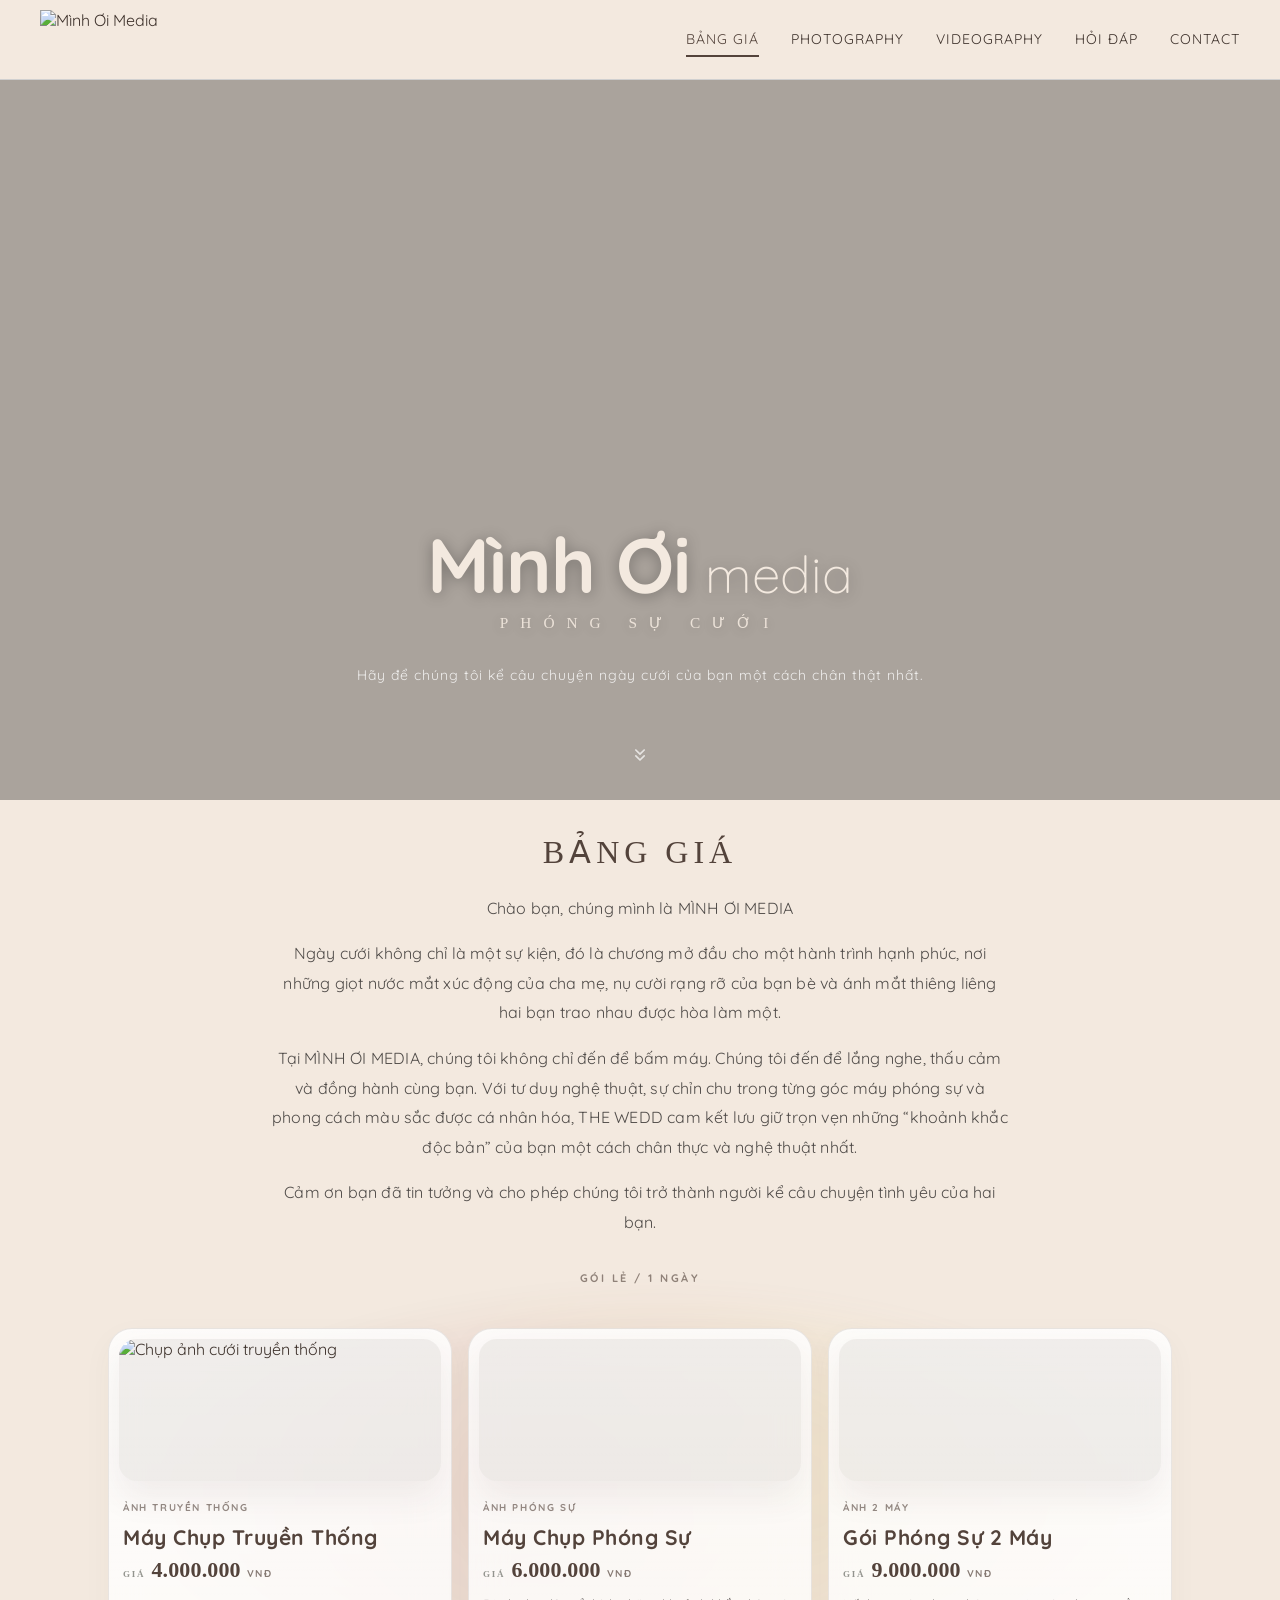
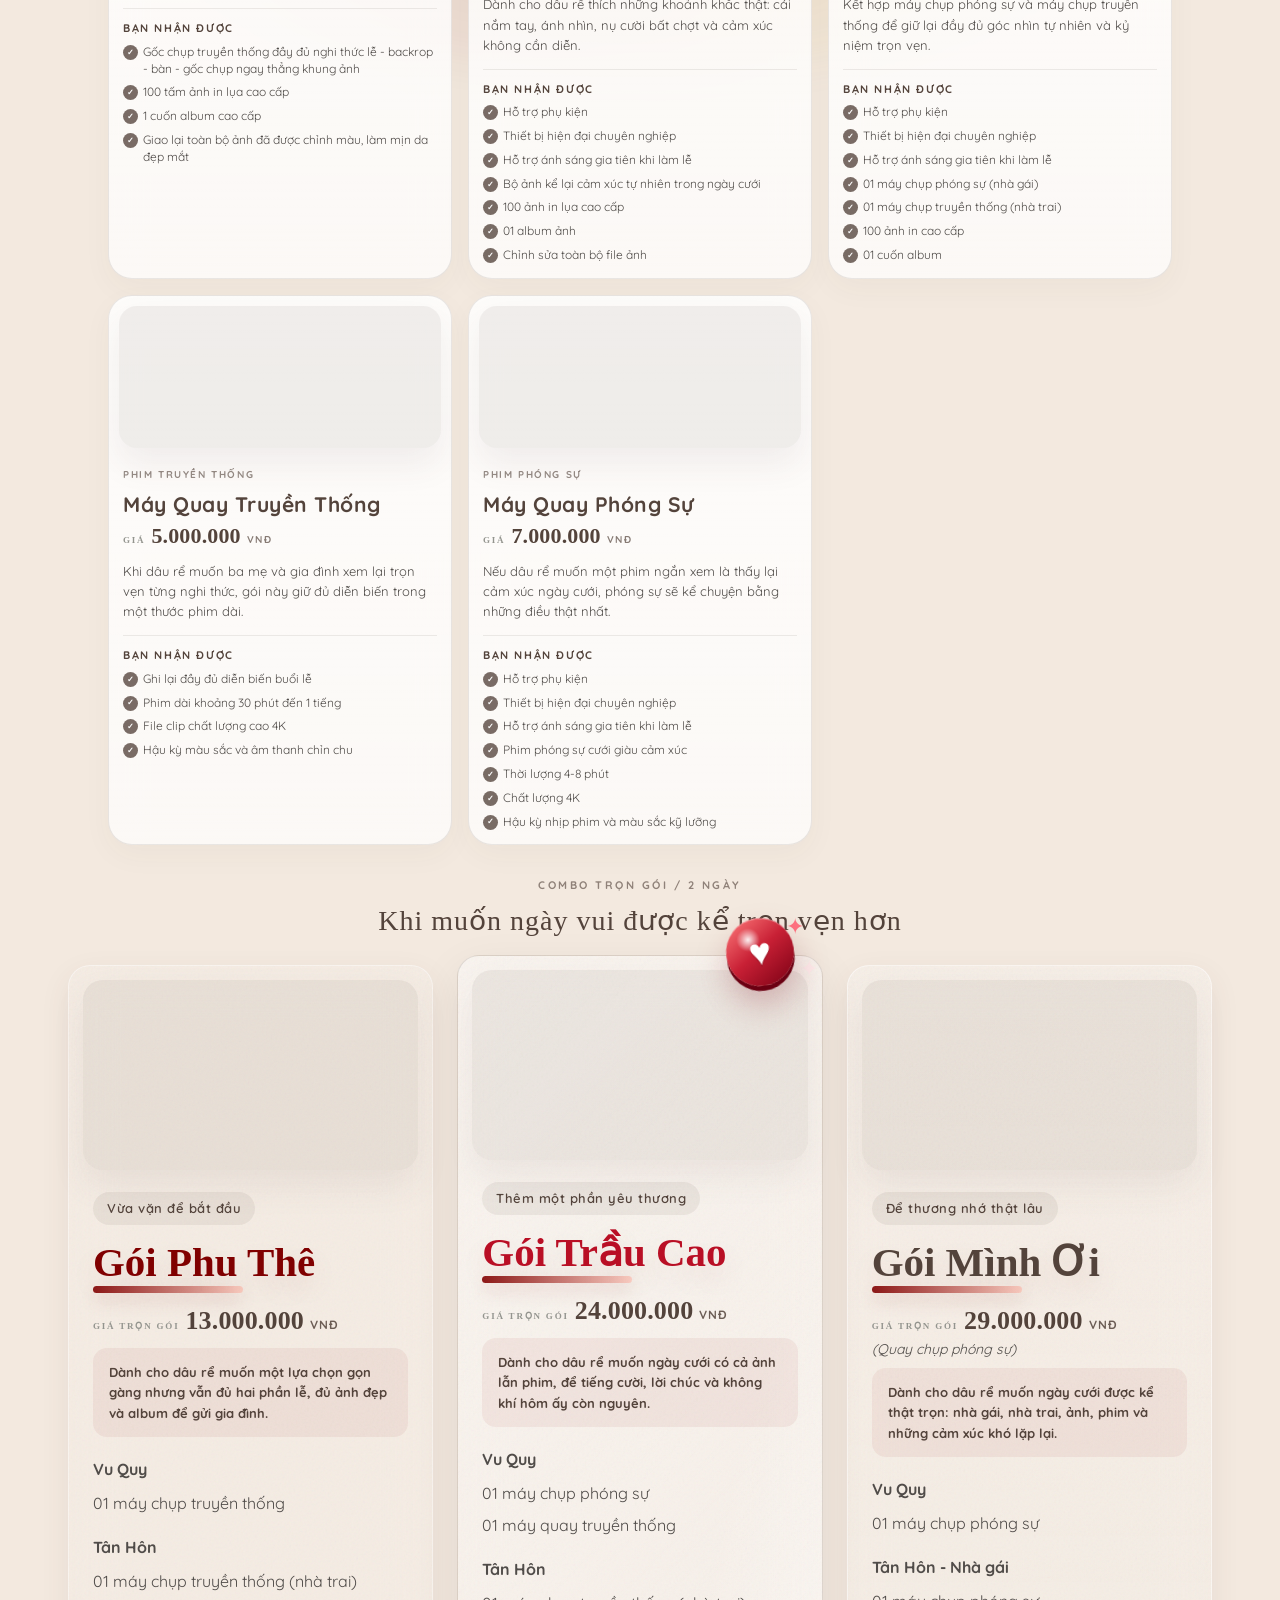
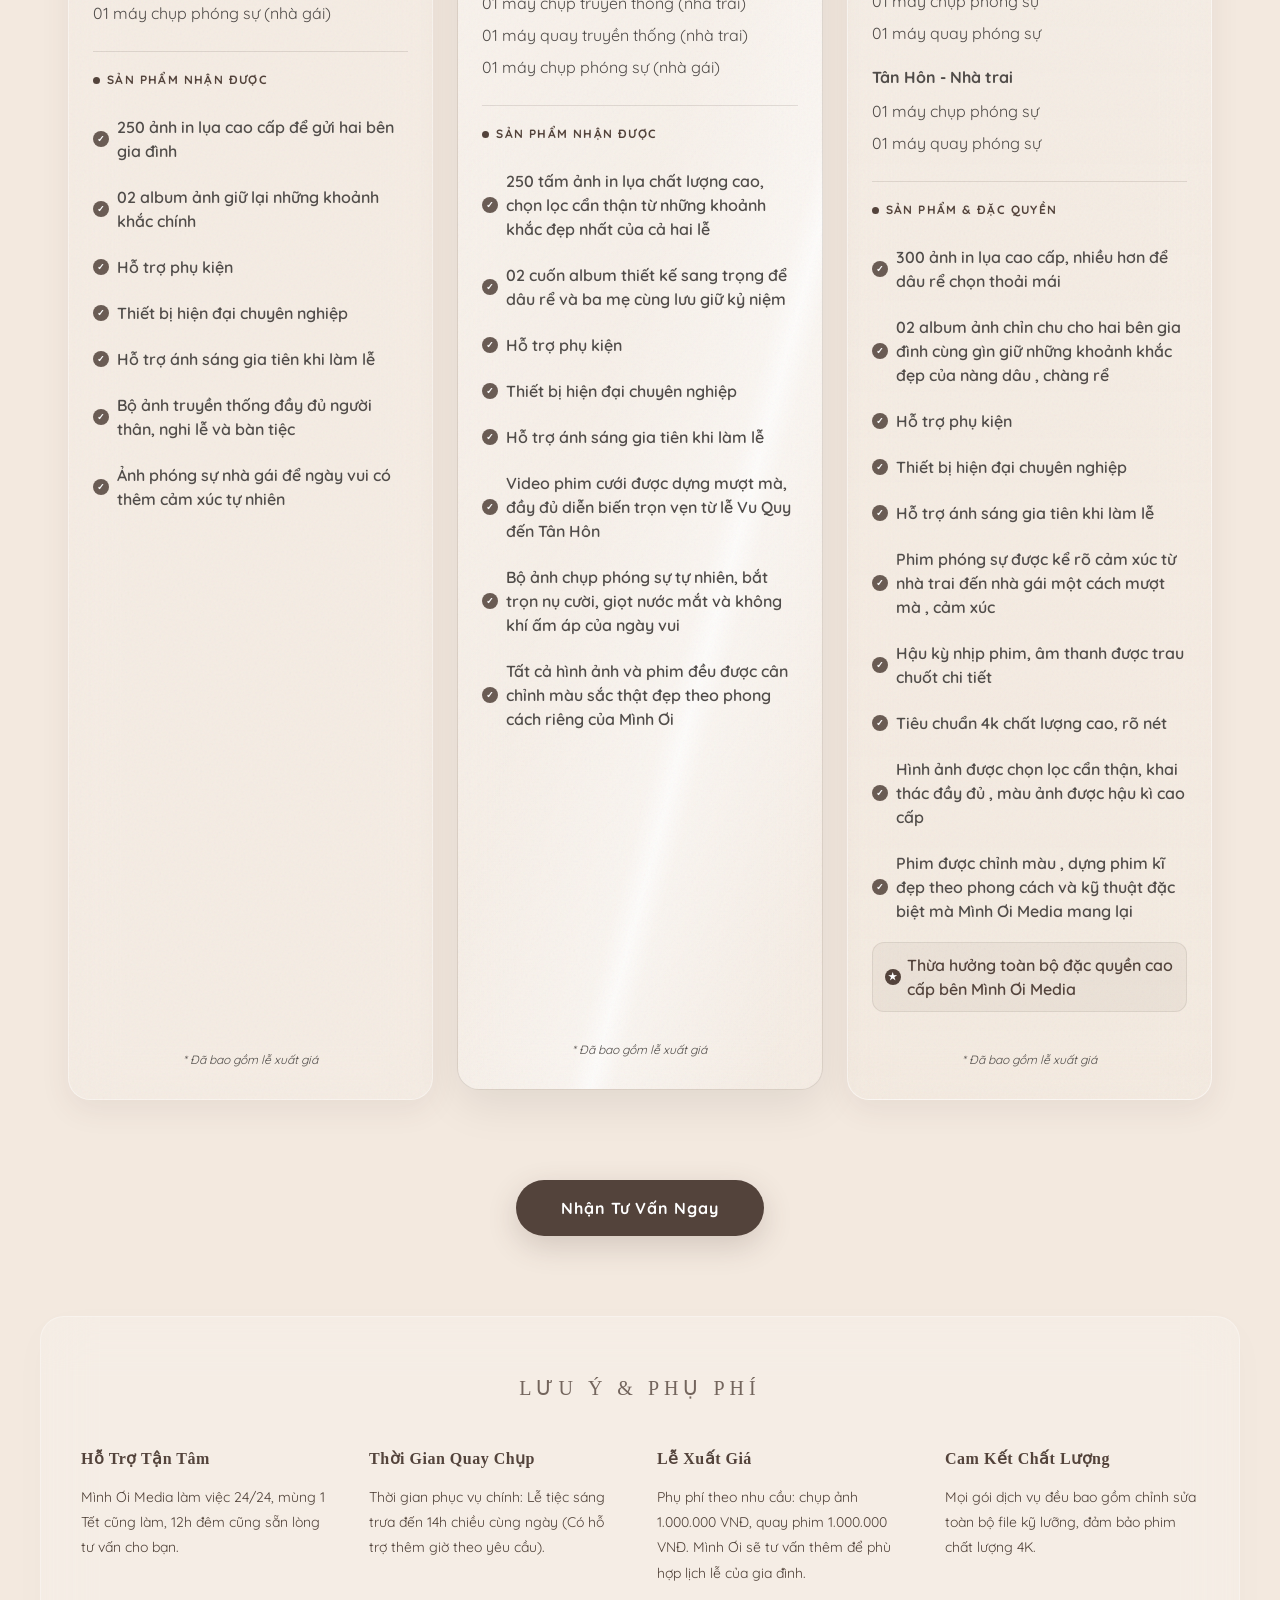
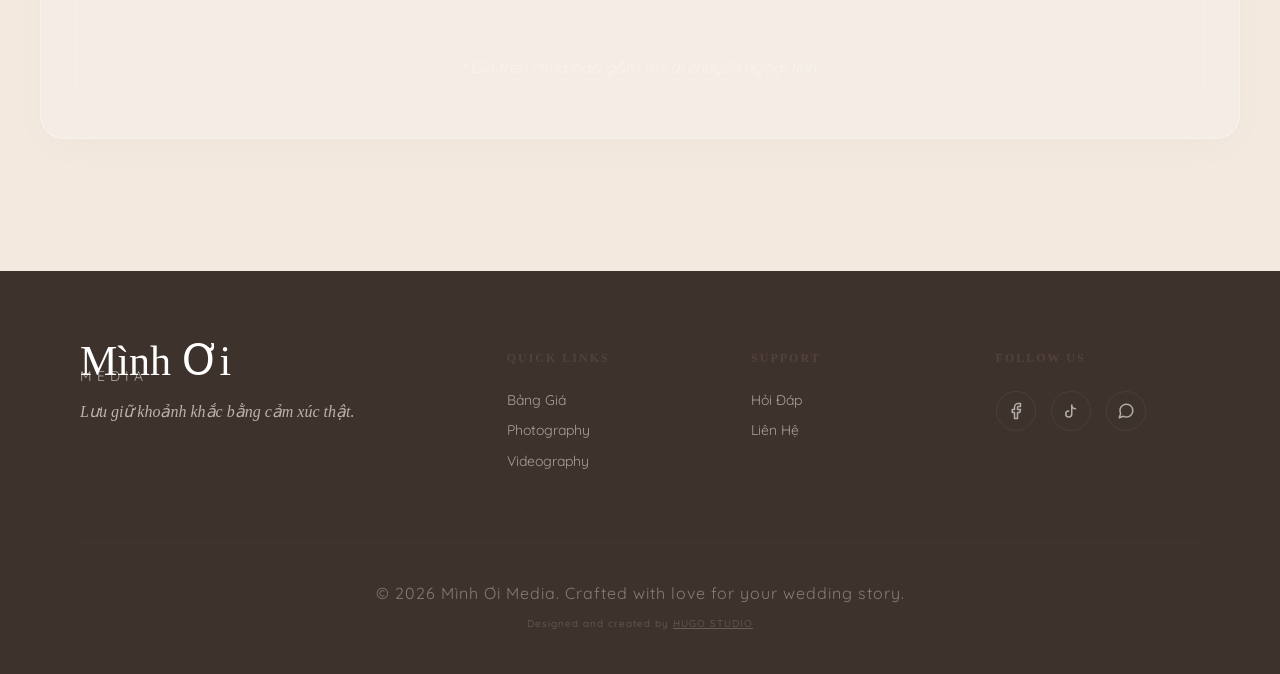
==== commit 8a502c8a: "update content" ====
--- a/index.html
+++ b/index.html
@@ -97,7 +97,10 @@
     </div>
 
     <div class="pricing-intro reveal">
-      <p>Dâu rể chỉ cần chọn điều hợp với ngày cưới của mình, phần còn lại cứ để Mình Ơi giữ lại thật đẹp, thật thương.</p>
+      <p>Chào bạn, chúng mình là MÌNH ƠI MEDIA</p>
+      <p>Ngày cưới không chỉ là một sự kiện, đó là chương mở đầu cho một hành trình hạnh phúc, nơi những giọt nước mắt xúc động của cha mẹ, nụ cười rạng rỡ của bạn bè và ánh mắt thiêng liêng hai bạn trao nhau được hòa làm một.</p>
+      <p>Tại MÌNH ƠI MEDIA, chúng tôi không chỉ đến để bấm máy. Chúng tôi đến để lắng nghe, thấu cảm và đồng hành cùng bạn. Với tư duy nghệ thuật, sự chỉn chu trong từng góc máy phóng sự và phong cách màu sắc được cá nhân hóa, THE WEDD cam kết lưu giữ trọn vẹn những “khoảnh khắc độc bản” của bạn một cách chân thực và nghệ thuật nhất.</p>
+      <p>Cảm ơn bạn đã tin tưởng và cho phép chúng tôi trở thành người kể câu chuyện tình yêu của hai bạn.</p>
     </div>
 
     <section class="pricing-section pricing-section-singles reveal" aria-labelledby="single-packages-title">
@@ -106,18 +109,18 @@
       </div>
 
       <div class="single-service-board">
-        <div class="single-service-item single-service-featured" data-tilt-card>
+        <div class="single-service-item" data-tilt-card>
           <div class="single-service-media">
             <img class="lazy-media is-loaded" src="https://res.cloudinary.com/dyehwoscu/image/upload/f_auto,q_auto:good,c_fill,w_720/v1782887174/A%CC%89nh_ma%CC%80n_hi%CC%80nh_2026-07-01_lu%CC%81c_13.26.03_ynra9m.png" alt="Chụp ảnh cưới truyền thống" fetchpriority="high" decoding="async" loading="eager">
           </div>
           <div class="single-service-main">
+            <span class="single-service-tag">Ảnh truyền thống</span>
             <h3>Máy Chụp Truyền Thống</h3>
             <div class="single-service-price">4.000.000 <span>VNĐ</span></div>
-            <p>Dành cho dâu rể muốn có đủ hình cùng ba mẹ, họ hàng, bạn bè và bàn tiệc, để ai thương mình cũng có mặt trong album.</p>
-          </div>
-          <ul class="single-service-includes">
-            <li class="single-service-includes-title">Bạn nhận được</li>
-            <li>Chụp đầy đủ nghi thức lễ - backrop - bàn ngay thẳng khung ảnh</li>
+          </div>
+          <ul class="single-service-includes">
+            <li class="single-service-includes-title">Bạn nhận được</li>
+            <li>Gốc chụp truyền thống đầy đủ nghi thức lễ - backrop - bàn - gốc chụp ngay thẳng khung ảnh</li>
             <li>100 tấm ảnh in lụa cao cấp</li>
             <li>1 cuốn album cao cấp</li>
             <li>Giao lại toàn bộ ảnh đã được chỉnh màu, làm mịn da đẹp mắt</li>
--- a/css/style.css
+++ b/css/style.css
@@ -42,6 +42,10 @@
   overflow-x: hidden;
 }
 
+.section {
+  padding: 32px 0;
+}
+
 h1,
 h2,
 h3,
@@ -96,7 +100,7 @@
 }
 
 .section {
-  padding: var(--spacing-huge) 0;
+  padding: 32px 0;
 }
 
 .navbar {
@@ -390,7 +394,7 @@
 
 .price-header {
   text-align: center;
-  margin-bottom: 30px;
+  margin-bottom: 18px;
 }
 
 .price-header h2 {
@@ -602,13 +606,13 @@
 .price-card.popular::before {
   content: '❤';
   position: absolute;
-  top: -15px;
-  left: -15px;
-  font-size: 40px;
+  top: 16px;
+  left: 16px;
+  font-size: 28px;
   color: #800000;
   z-index: 30;
   text-shadow:
-    0 4px 15px rgba(0, 0, 0, 0.2);
+    0 3px 10px rgba(0, 0, 0, 0.2);
   transition: var(--transition);
 }
 
@@ -645,24 +649,22 @@
   .price-card.popular::before {
     content: '❤';
     position: absolute;
-    top: 25px;
-    left: -40px;
-    width: 160px;
-    padding: 10px 0;
-    background: linear-gradient(135deg, #800000, #a52a2a);
+    top: 12px;
+    left: 12px;
+    width: 38px;
+    height: 38px;
+    line-height: 38px;
+    border-radius: 50%;
+    background: #800000;
     color: white;
     font-family: var(--font-sans);
     font-size: 18px;
     font-weight: 800;
-    letter-spacing: 1px;
-    text-transform: uppercase;
     text-align: center;
-    transform: rotate(-45deg);
-    box-shadow: 0 4px 15px rgba(0, 0, 0, 0.3);
+    box-shadow: 0 4px 10px rgba(0, 0, 0, 0.18);
     text-shadow: none;
     z-index: 30;
     border: none;
-    white-space: nowrap;
   }
 
   .price-card.popular::after {
@@ -734,23 +736,48 @@
 }
 
 .pricing-intro {
-  max-width: 820px;
-  margin: 0 auto 34px;
+  max-width: 760px;
+  margin: 0 auto 28px;
+  padding: 0 12px;
   text-align: center;
 }
 
 .pricing-intro p {
   color: var(--gray-medium);
-  font-size: 15px;
-  line-height: 1.8;
+  font-size: 16px;
+  line-height: 1.85;
+  margin-bottom: 16px;
+  letter-spacing: 0.2px;
+}
+
+.pricing-intro p:last-child {
+  margin-bottom: 0;
+}
+
+@media (max-width: 768px) {
+  .pricing-intro {
+    max-width: 100%;
+    margin-bottom: 24px;
+  }
+
+  .pricing-intro p {
+    font-size: 15px;
+    line-height: 1.8;
+    margin-bottom: 14px;
+  }
+}
+
+.price-header {
+  text-align: center;
+  margin-bottom: 20px;
 }
 
 .pricing-section {
-  margin-top: 34px;
+  margin-top: 24px;
 }
 
 .pricing-section-secondary {
-  margin-top: 70px;
+  margin-top: 28px;
 }
 
 .pricing-section-singles {
@@ -776,7 +803,7 @@
 
 .pricing-section-heading {
   text-align: center;
-  margin-bottom: 28px;
+  margin-bottom: 18px;
 }
 
 .pricing-section-heading span {
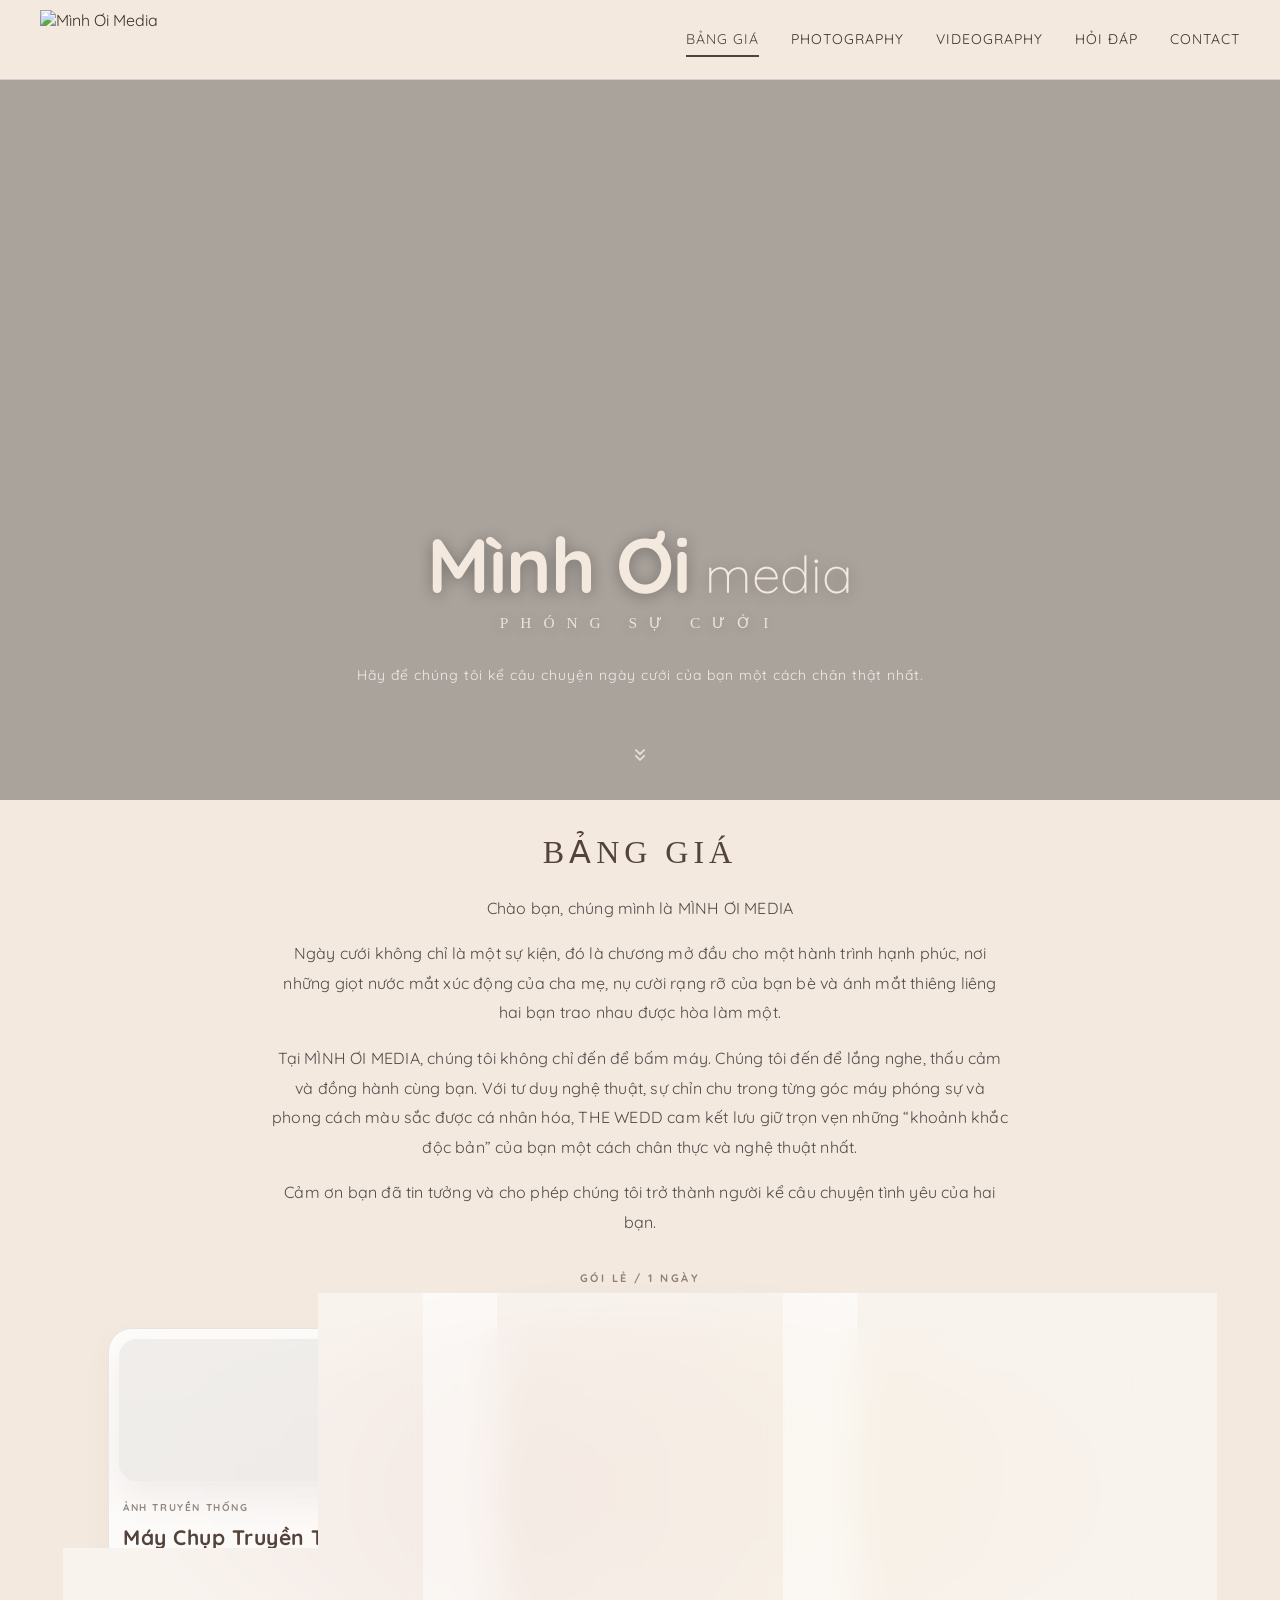
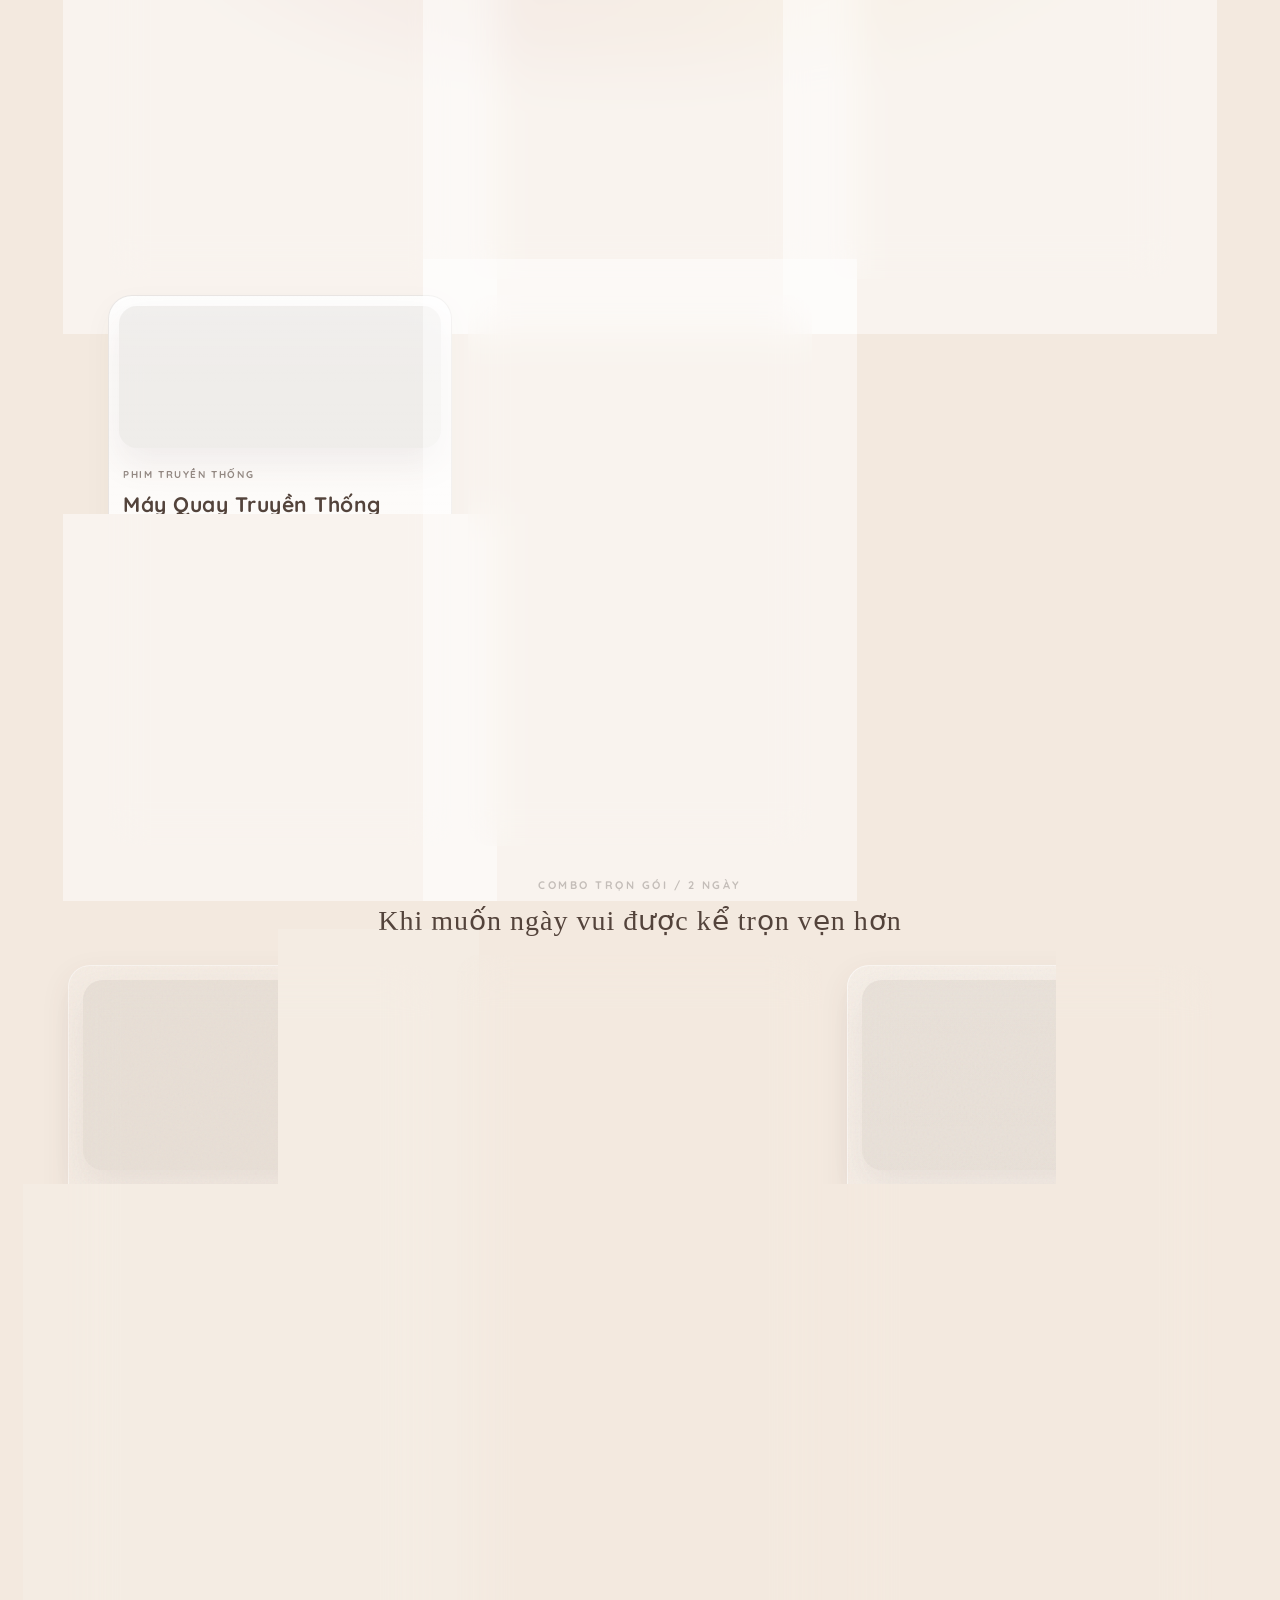
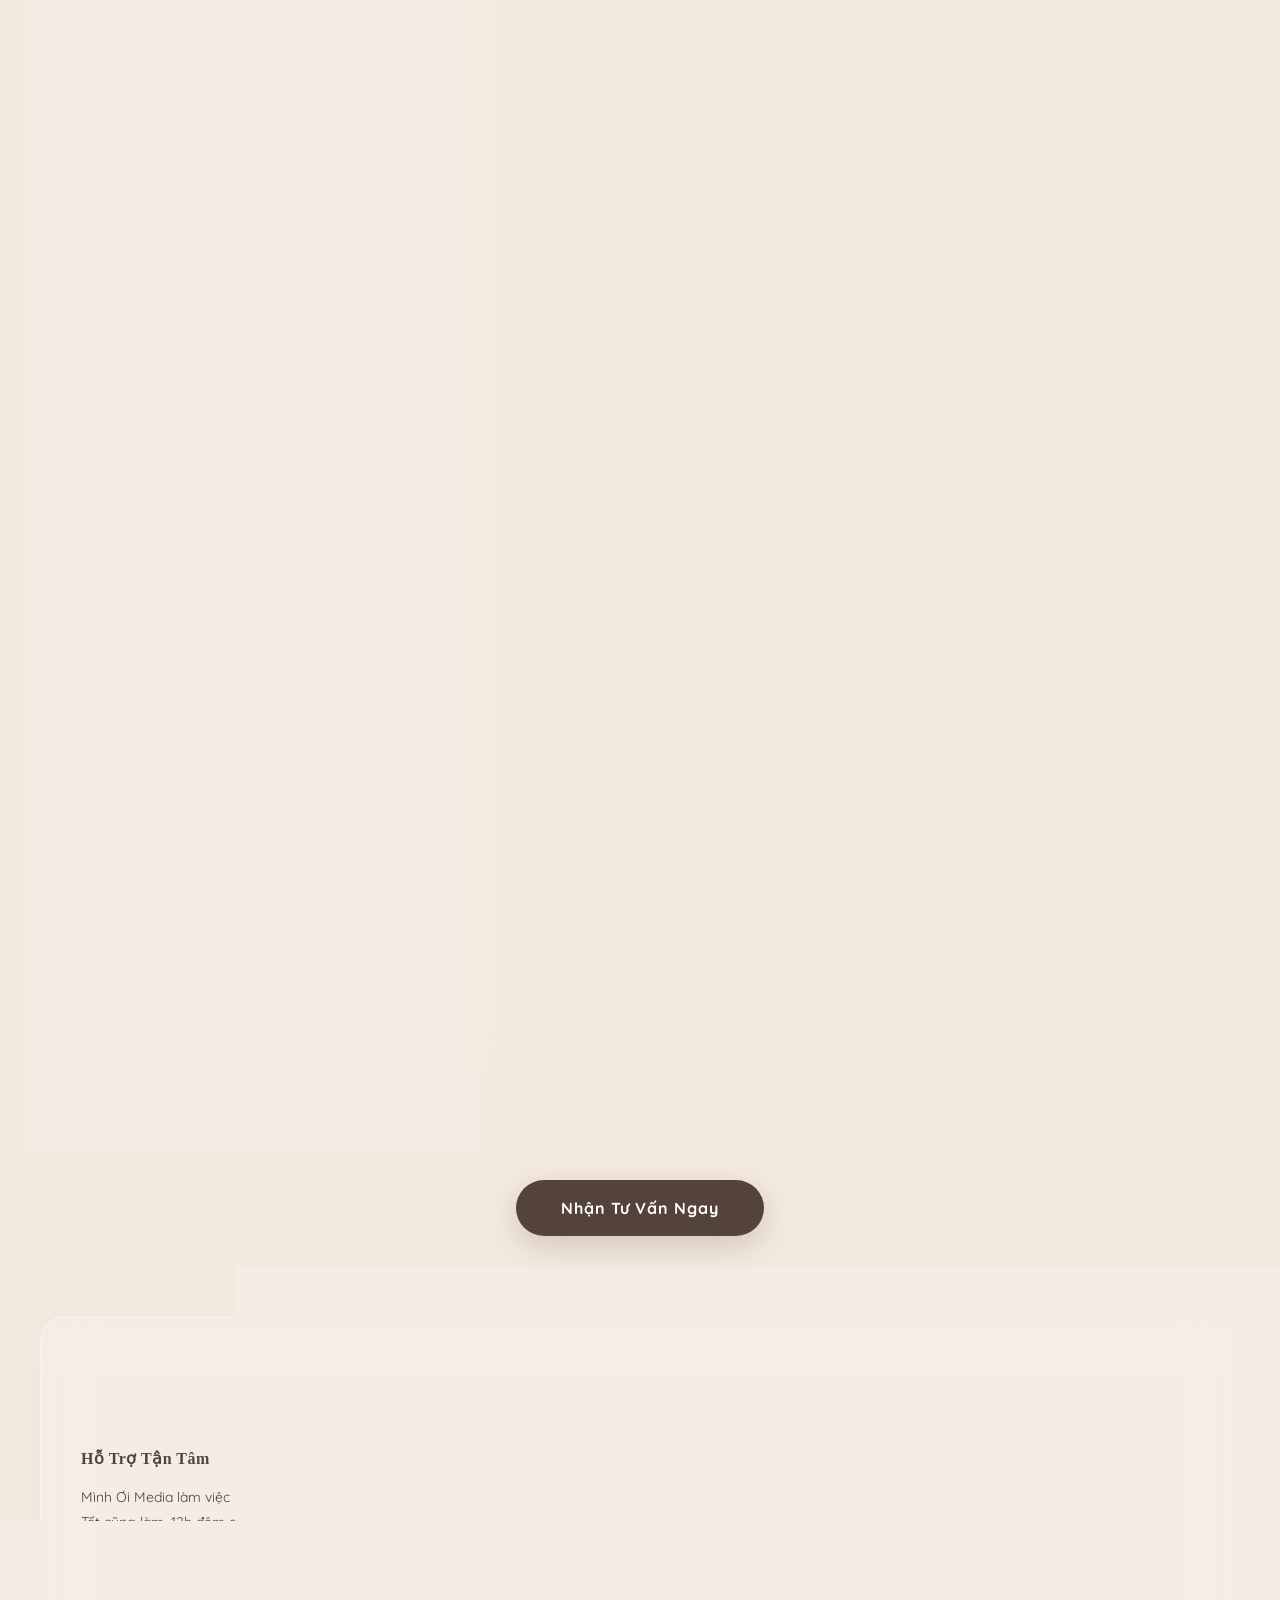
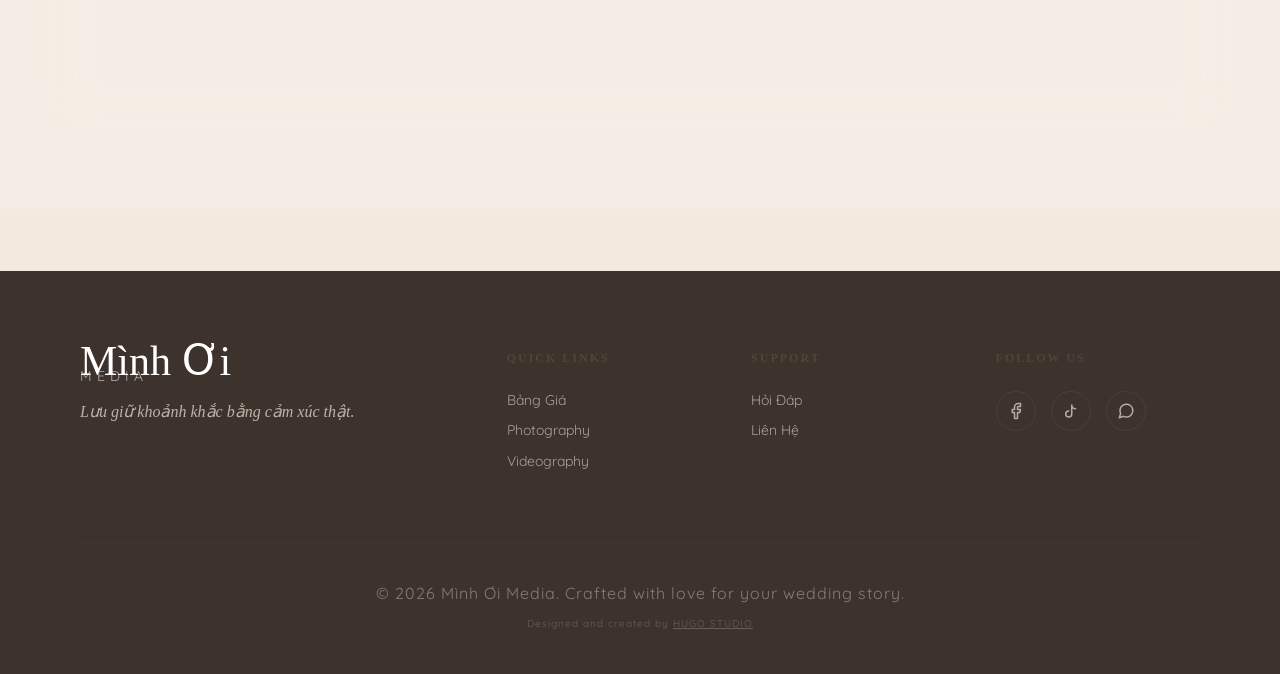
==== commit ead62902: "update content" ====
--- a/index.html
+++ b/index.html
@@ -116,11 +116,11 @@
           <div class="single-service-main">
             <span class="single-service-tag">Ảnh truyền thống</span>
             <h3>Máy Chụp Truyền Thống</h3>
+            <p>Chụp truyền thống đầy đủ nghi thức lễ - backrop - bàn - cổng - gốc chụp ngay thẳng khung ảnh</p>
             <div class="single-service-price">4.000.000 <span>VNĐ</span></div>
           </div>
           <ul class="single-service-includes">
             <li class="single-service-includes-title">Bạn nhận được</li>
-            <li>Gốc chụp truyền thống đầy đủ nghi thức lễ - backrop - bàn - gốc chụp ngay thẳng khung ảnh</li>
             <li>100 tấm ảnh in lụa cao cấp</li>
             <li>1 cuốn album cao cấp</li>
             <li>Giao lại toàn bộ ảnh đã được chỉnh màu, làm mịn da đẹp mắt</li>
@@ -157,7 +157,7 @@
             <span class="single-service-tag">Ảnh 2 máy</span>
             <h3>Gói Phóng Sự 2 Máy</h3>
             <div class="single-service-price">9.000.000 <span>VNĐ</span></div>
-            <p>Kết hợp máy chụp phóng sự và máy chụp truyền thống để giữ lại đầy đủ góc nhìn tự nhiên và kỷ niệm trọn vẹn.</p>
+            <p>Kết hợp máy chụp phóng sự và máy chụp truyền thống để giữ lại đầy đủ góc nhìn tự nhiên, beauty nàng dâu và kỷ niệm trọn vẹn.</p>
           </div>
           <ul class="single-service-includes">
             <li class="single-service-includes-title">Bạn nhận được</li>
--- a/css/style.css
+++ b/css/style.css
@@ -1669,6 +1669,94 @@
 
   .footer-item:last-child {
     border-bottom: none;
+  }
+}
+
+@media (max-width: 767px) {
+  .section {
+    padding: 12px 0;
+  }
+
+  .container {
+    padding: 0 8px;
+  }
+
+  .pricing-intro {
+    margin-bottom: 8px;
+  }
+
+  .price-header {
+    margin-bottom: 6px;
+  }
+
+  .pricing-section {
+    margin-top: 10px;
+  }
+
+  .pricing-section-secondary {
+    margin-top: 0;
+  }
+
+  .pricing-section-singles {
+    margin-top: 10px;
+  }
+
+  .pricing-section-heading {
+    margin-bottom: 8px;
+  }
+
+  .pricing-section-heading span {
+    margin-bottom: 4px;
+  }
+
+  .pricing-section-heading h3 {
+    font-size: 24px;
+  }
+
+  .single-service-board,
+  .package-grid {
+    gap: 6px;
+    padding: 0;
+  }
+
+  .single-service-item,
+  .price-card {
+    padding: 8px;
+  }
+
+  .single-service-media {
+    height: 110px;
+    margin: -4px -4px 8px;
+  }
+
+  .package-media {
+    height: 130px;
+    margin: -4px -4px 8px;
+  }
+
+  .package-value {
+    margin-bottom: 10px;
+  }
+
+  .package-card .price {
+    margin-bottom: 8px;
+  }
+
+  .cta-button {
+    padding: 9px 16px;
+  }
+
+  .price-footer-container {
+    margin-top: 20px;
+    padding: 16px 12px;
+  }
+
+  .price-footer-header h3 {
+    margin-bottom: 16px;
+  }
+
+  .pricing-intro p {
+    margin-bottom: 8px;
   }
 }
 
@@ -3686,7 +3774,6 @@
 @media (max-width: 991px) {
 
   .pricing-section {
-  padding: 80px 0 0;
   content-visibility: auto;
   contain-intrinsic-size: 1000px;
 }
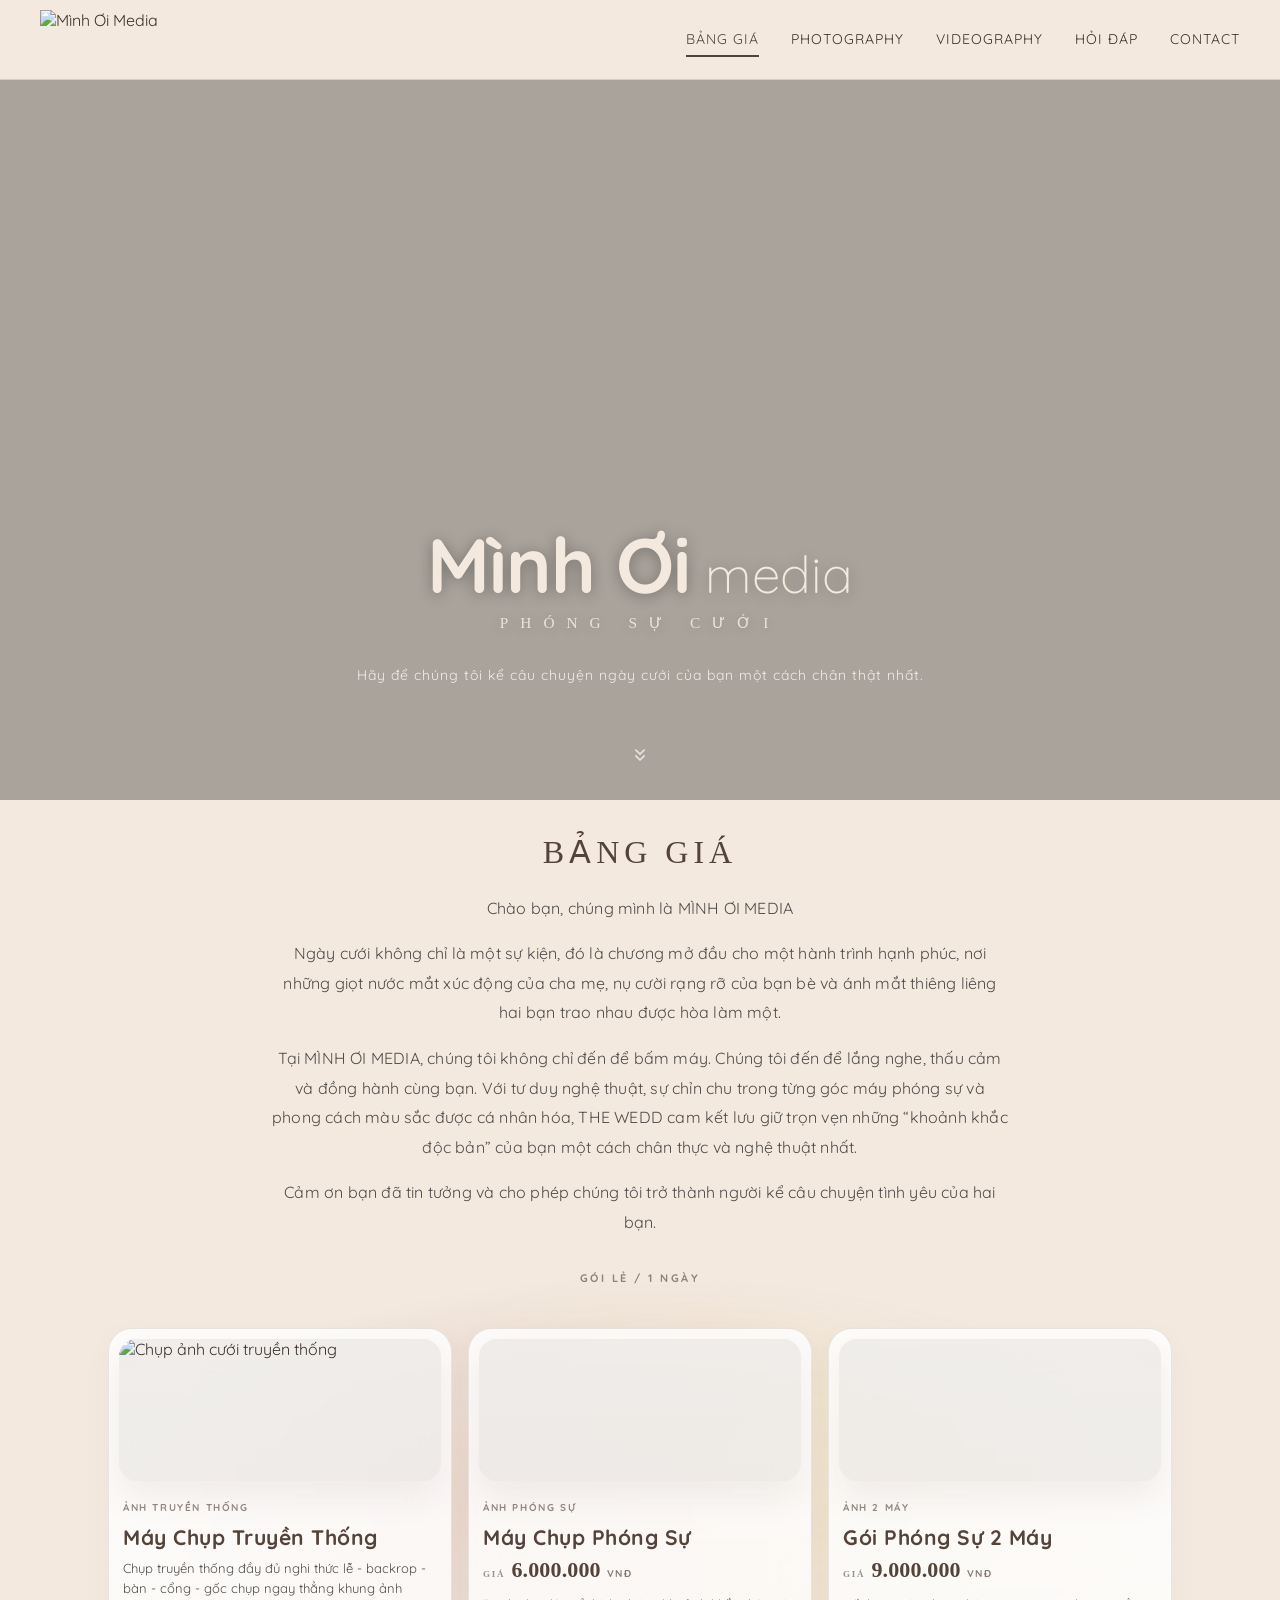
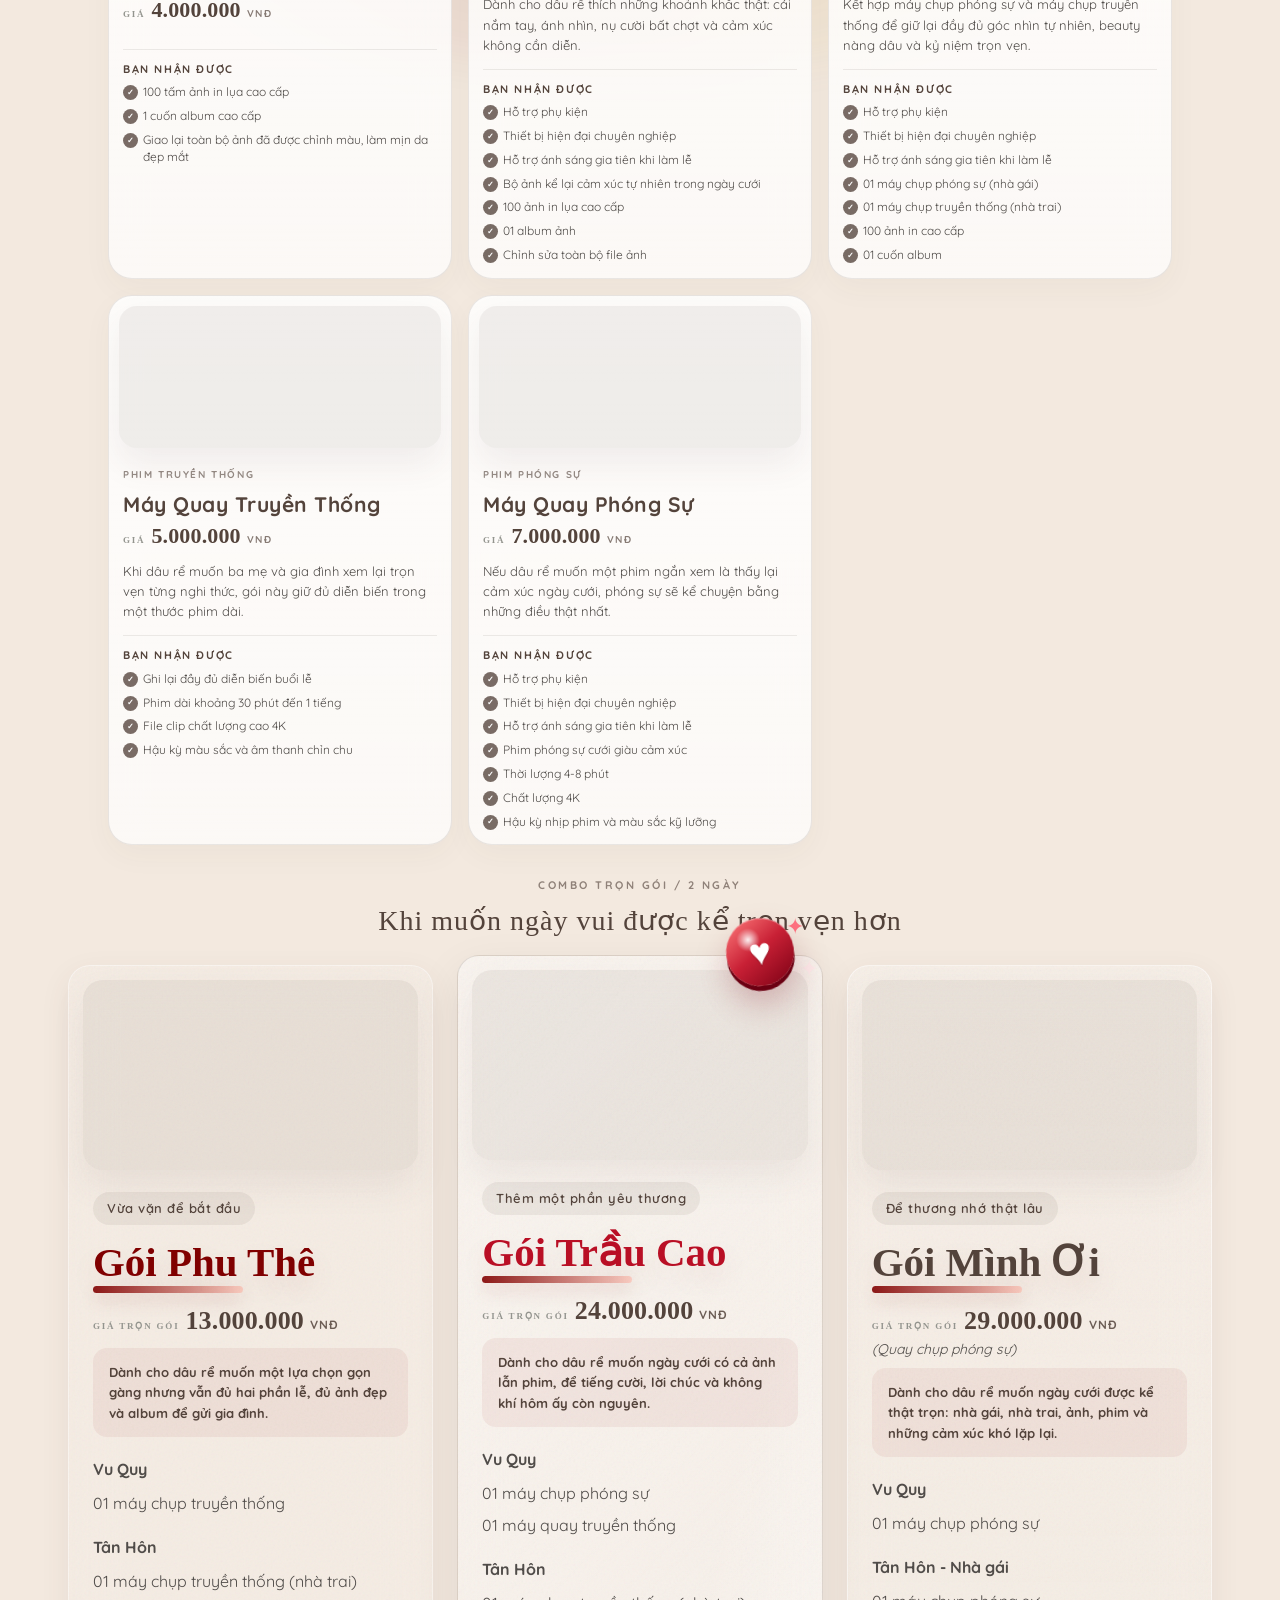
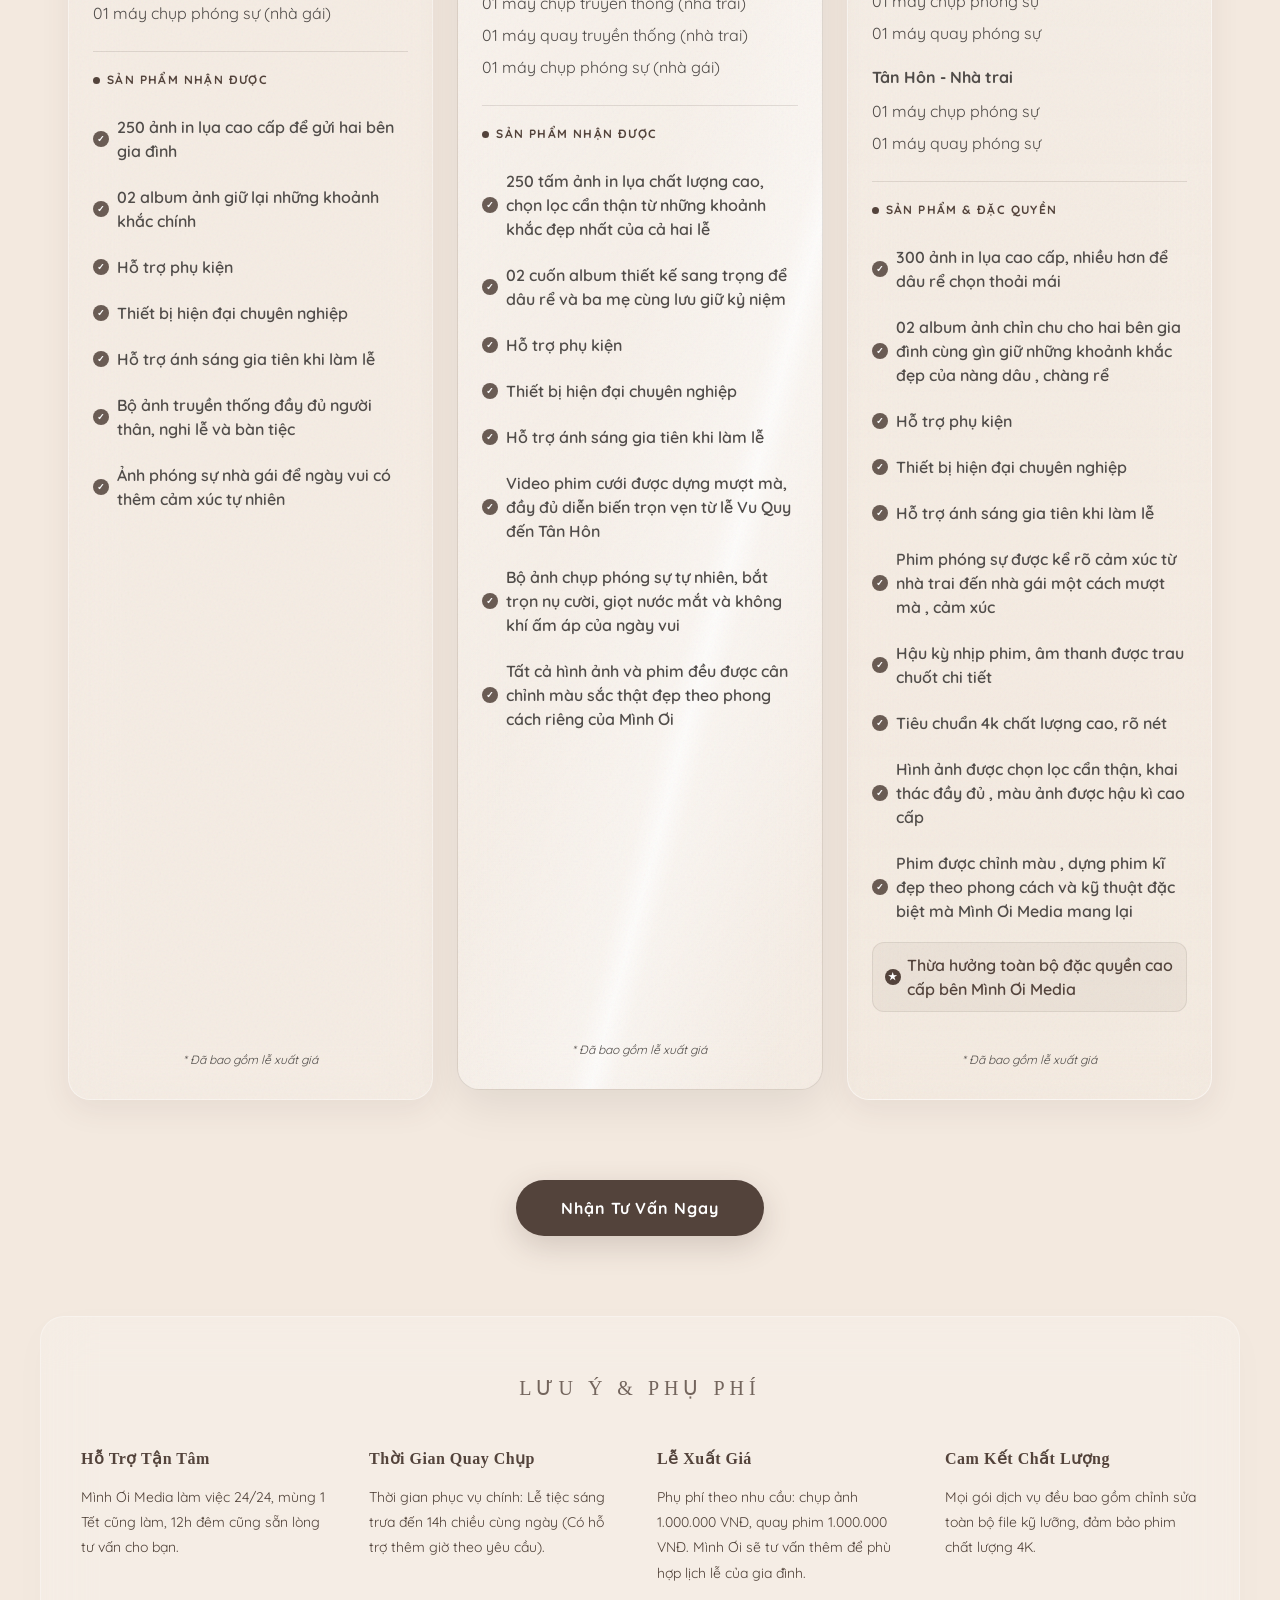
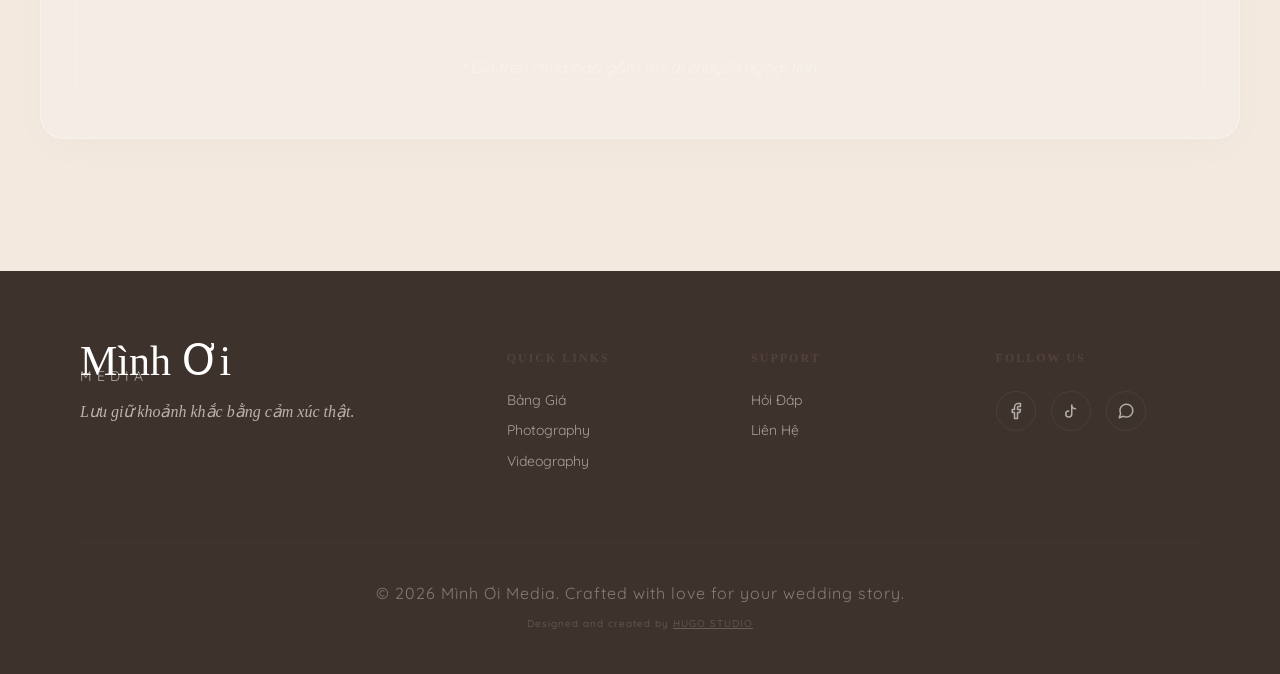
==== commit f24ad5a1: "update content" ====
--- a/index.html
+++ b/index.html
@@ -13,6 +13,7 @@
   <meta property="og:url" content="https://minhoimedia.digital/?v=1">
   <meta property="og:site_name" content="Mình Ơi Media">
   <meta property="og:image" content="https://minhoimedia.digital/assets/images/image.png?v=2">
+  <meta property="og:image" content="https://photo-link-talk.zadn.vn/photolinkv2/720/zlv2024a9e86b81783156951aHR0cHM6Ly9taW5ob2ltZWRpYS5kaWdpdGFsL2Fzc2V0cy9pbWFnZXMvaW1hZ2UucG5nP3Y9Mg==">
   <meta property="og:image:url" content="https://minhoimedia.digital/assets/images/image.png?v=2">
   <meta property="og:image:secure_url" content="https://minhoimedia.digital/assets/images/image.png?v=2">
   <meta property="og:image:width" content="1200">
@@ -24,6 +25,7 @@
   <meta name="twitter:description" content="Bảng giá dịch vụ quay phim, chụp ảnh phóng sự cưới chuyên nghiệp từ Mình Ơi Media.">
   <meta name="twitter:card" content="summary_large_image">
   <link rel="canonical" href="https://minhoimedia.digital/?v=1">
+
 
   <script>
     // Auto cache-busting: update version daily
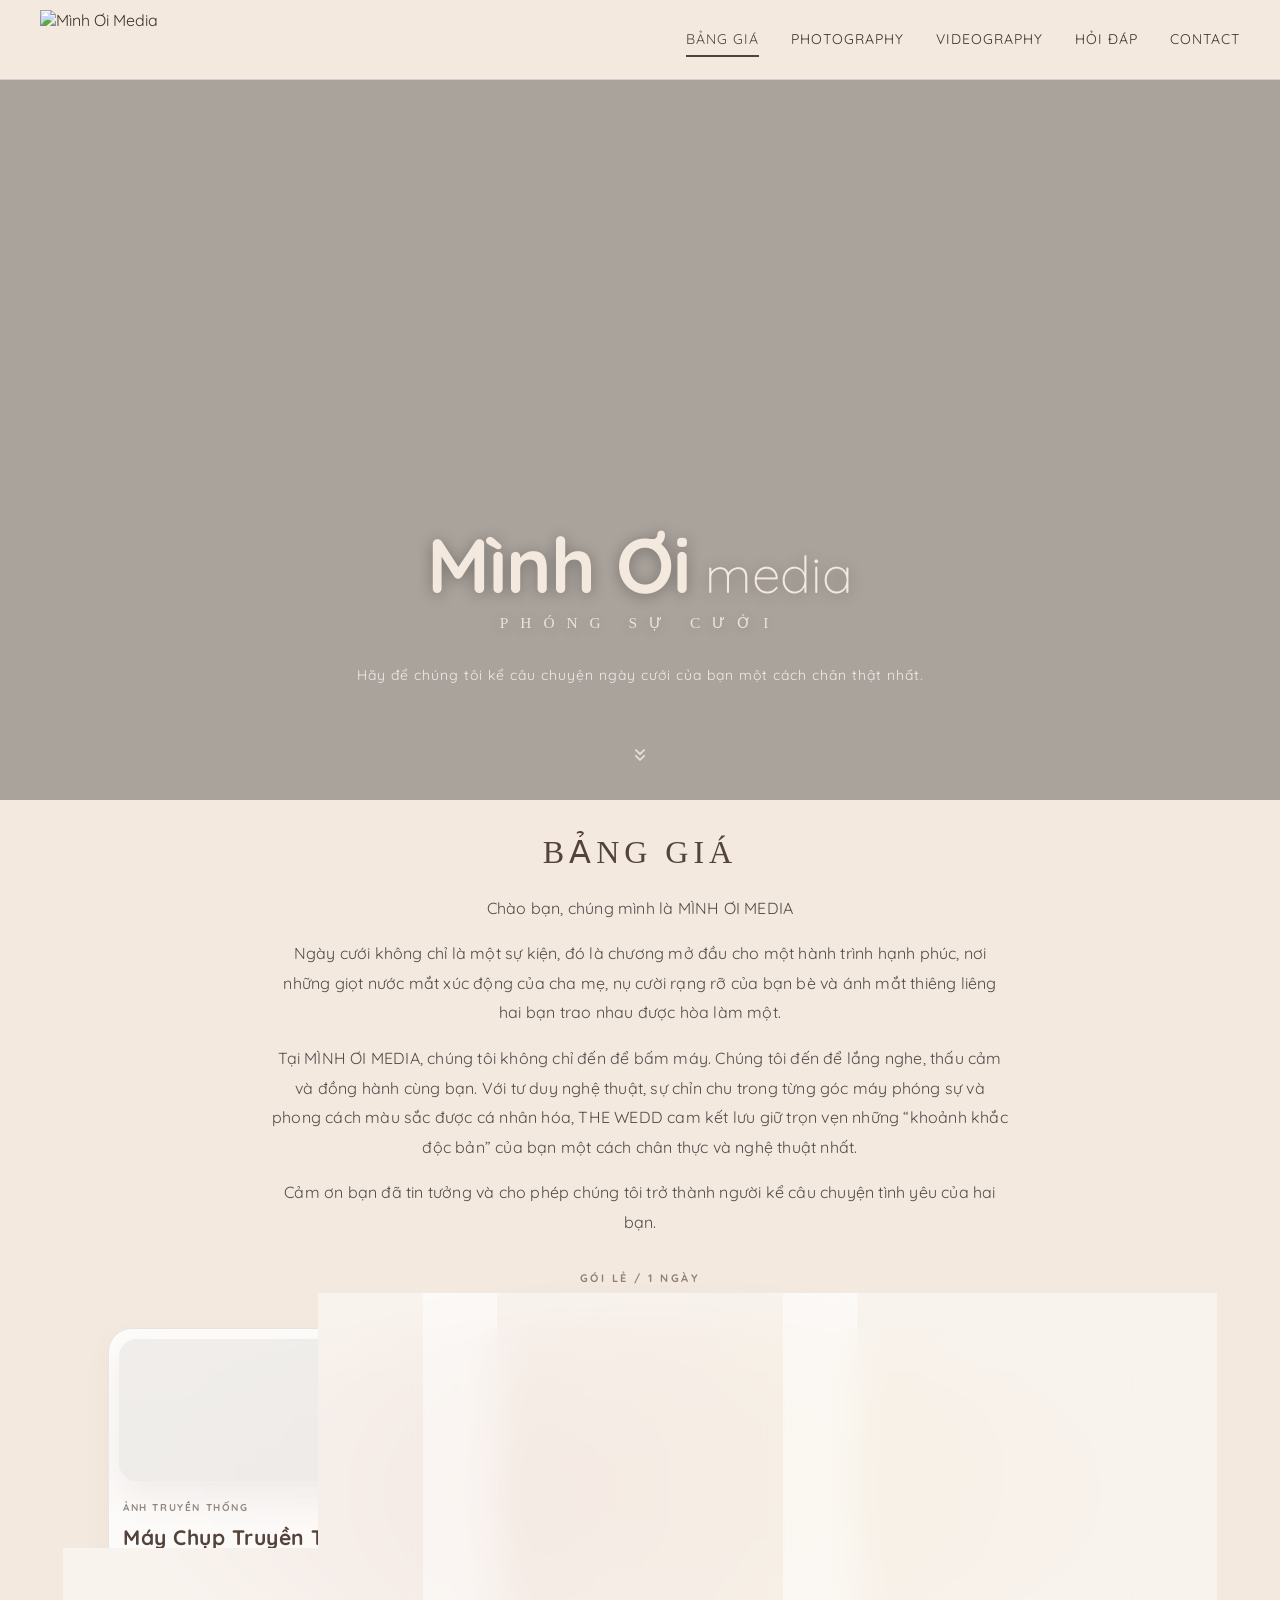
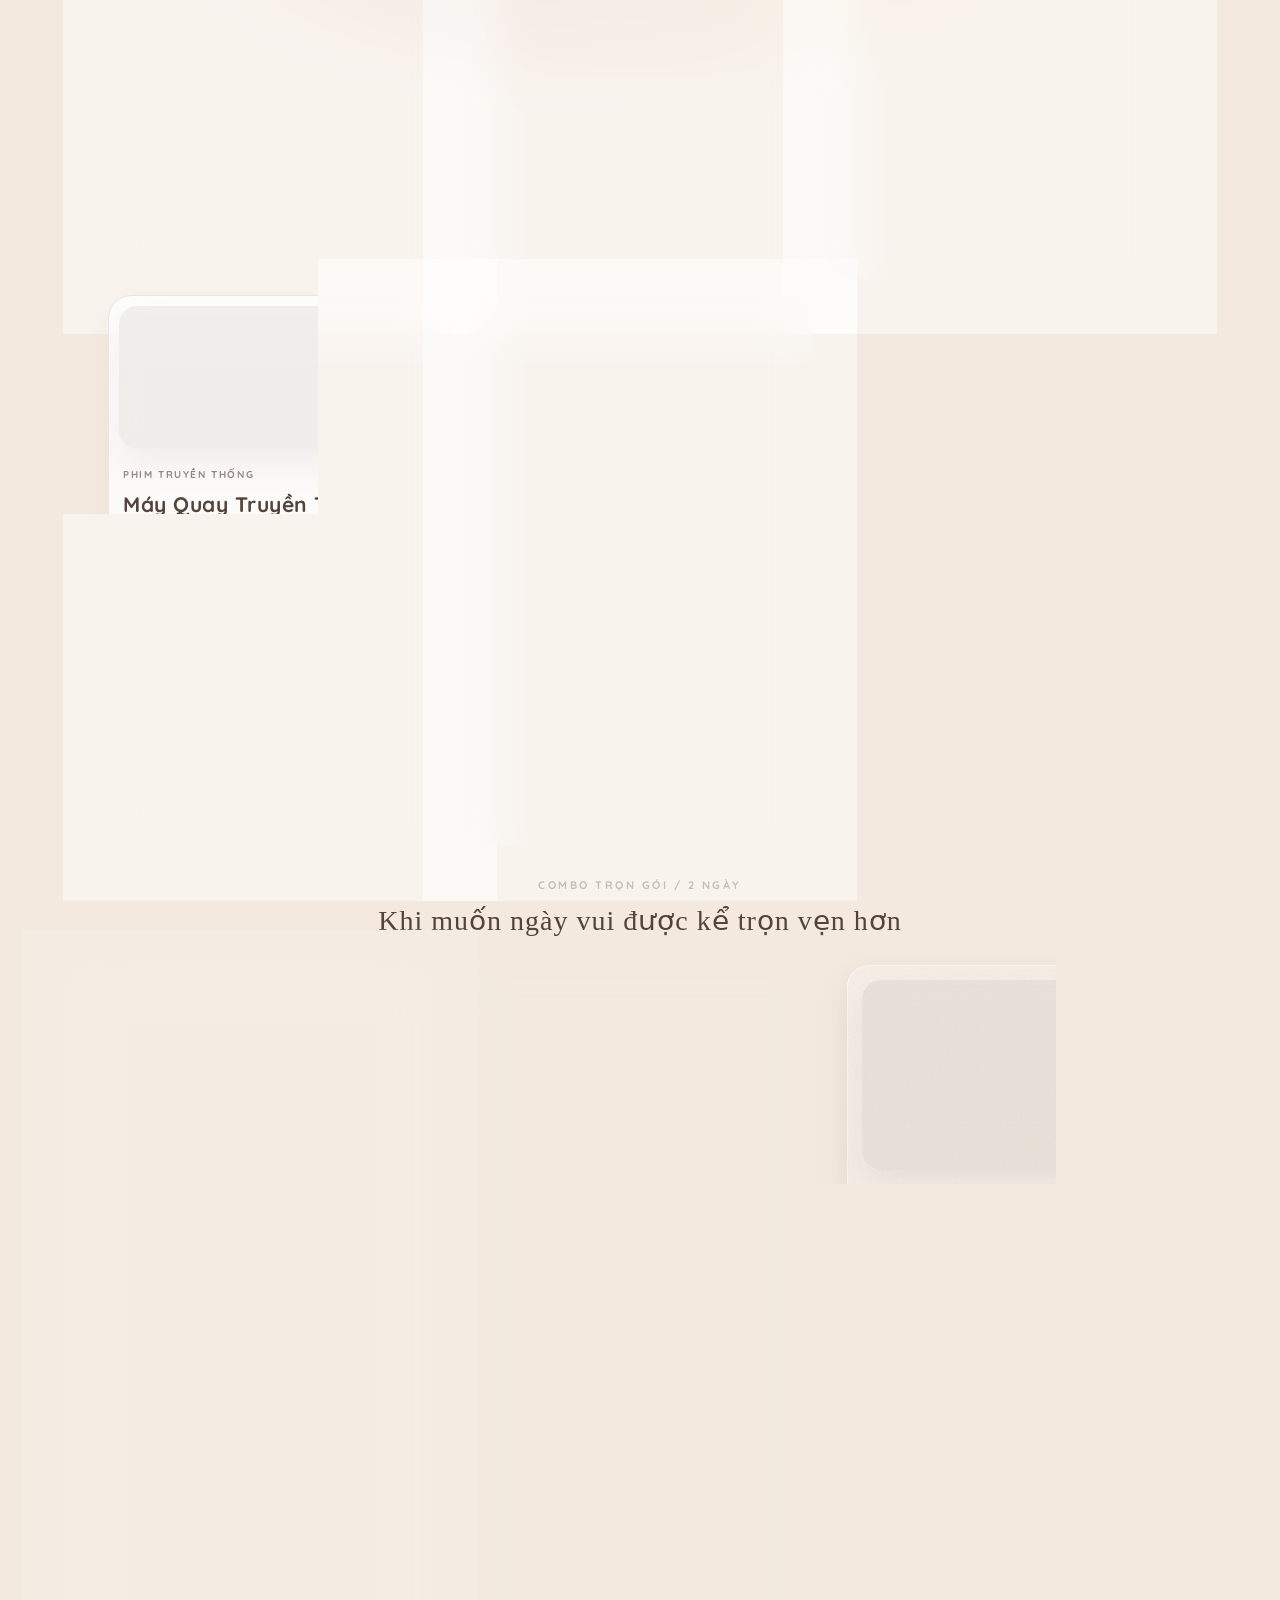
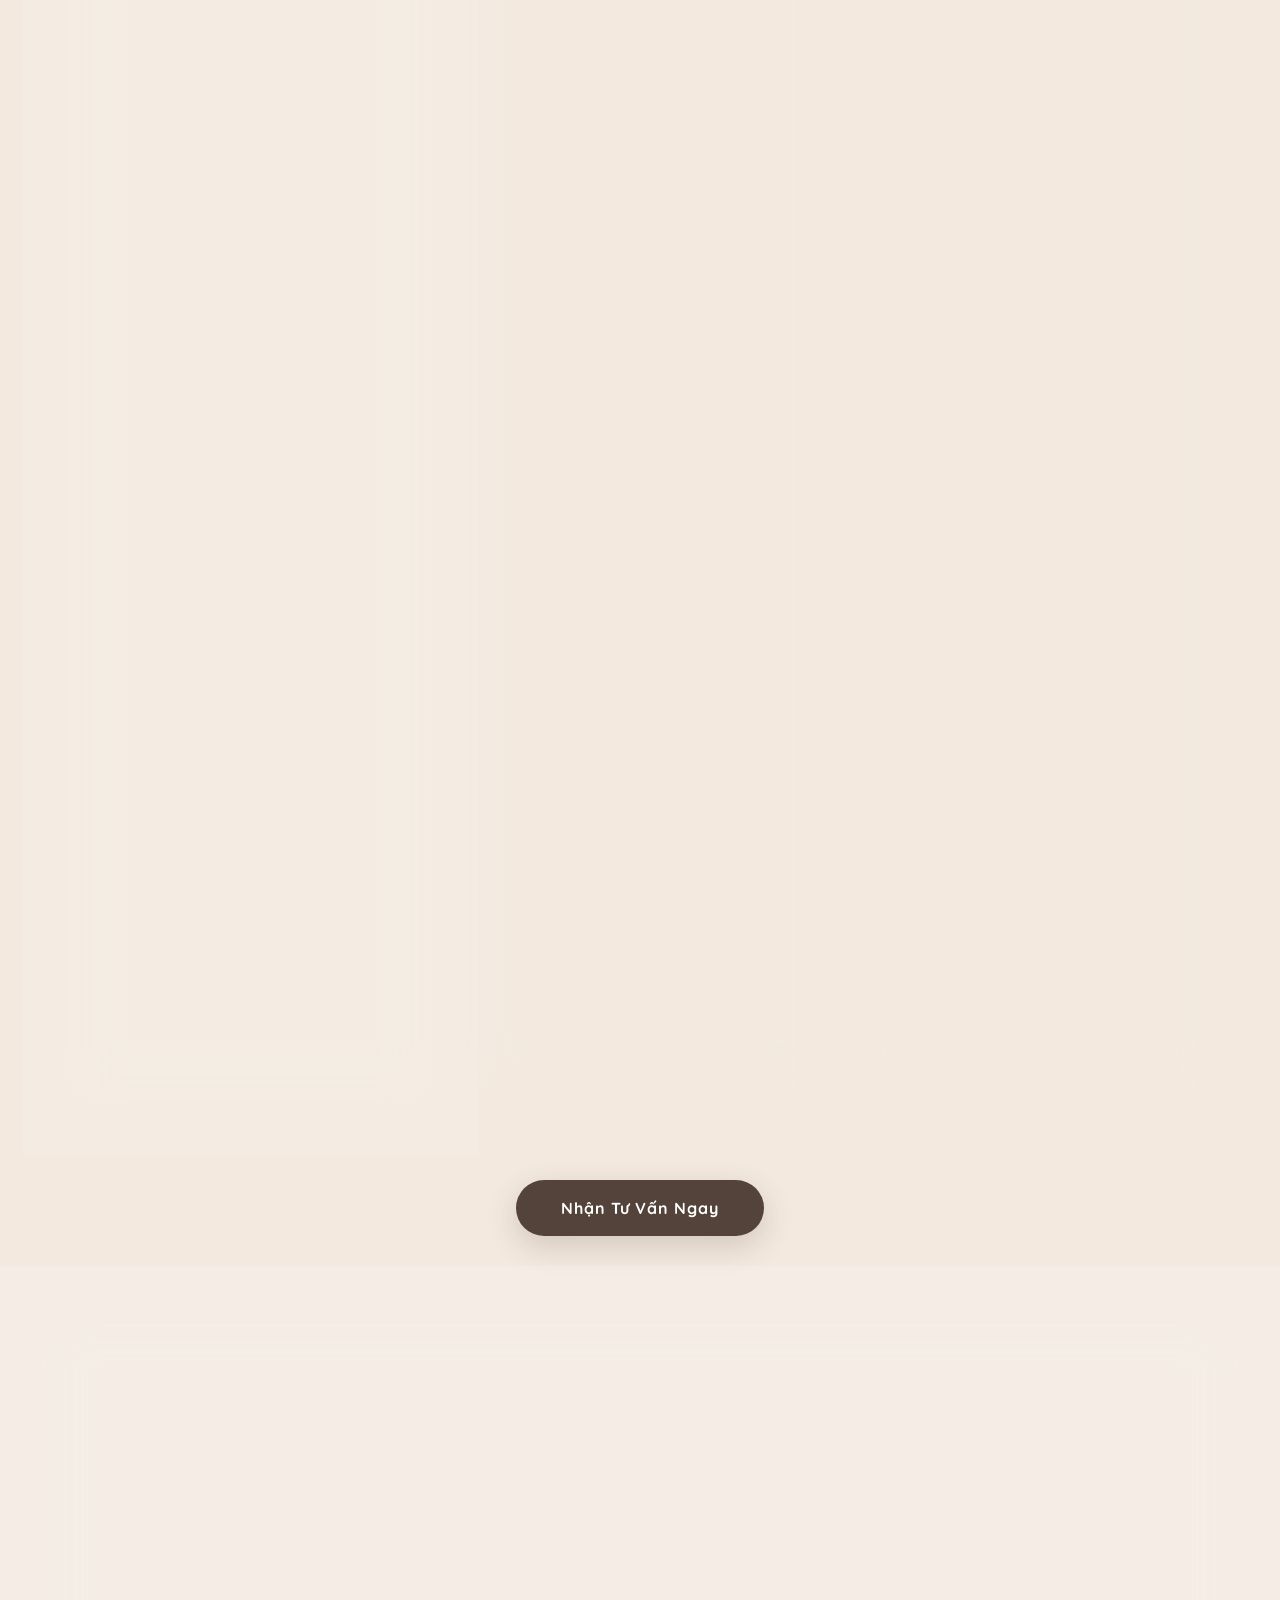
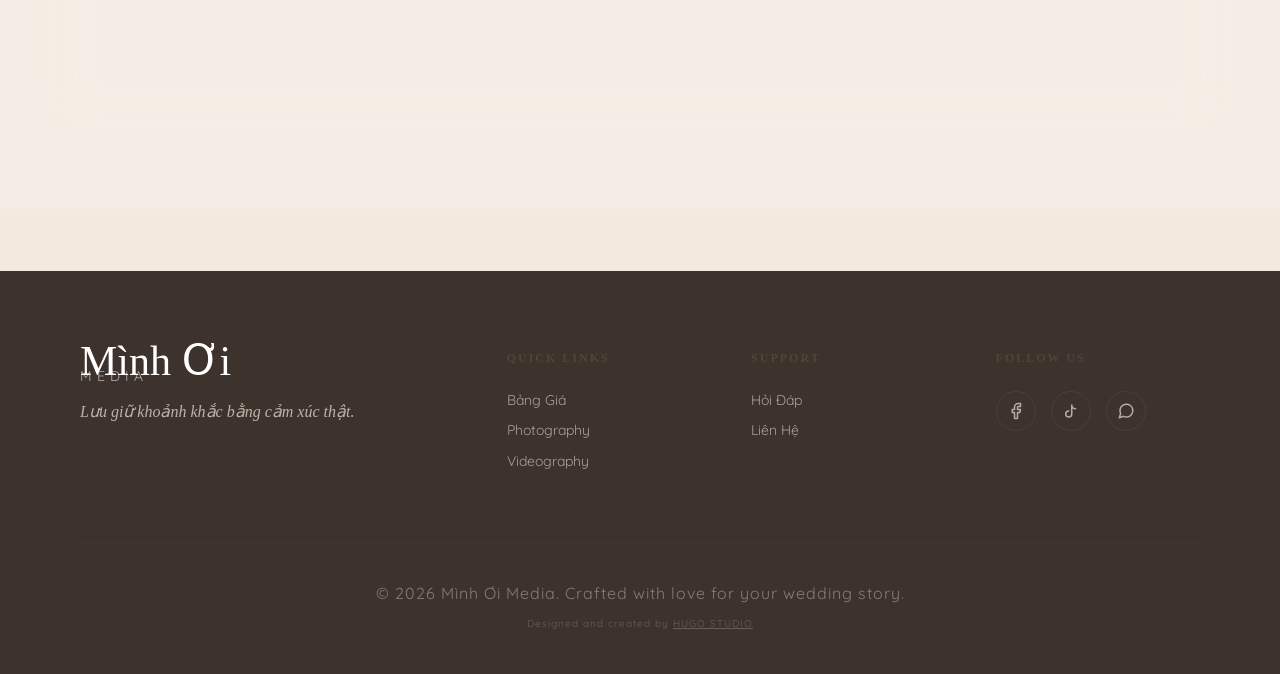
==== commit 439e98f8: "updatw new 4/7/26" ====
--- a/index.html
+++ b/index.html
@@ -13,7 +13,7 @@
   <meta property="og:url" content="https://minhoimedia.digital/?v=1">
   <meta property="og:site_name" content="Mình Ơi Media">
   <meta property="og:image" content="https://minhoimedia.digital/assets/images/image.png?v=2">
-  <meta property="og:image" content="https://photo-link-talk.zadn.vn/photolinkv2/720/zlv2024a9e86b81783156951aHR0cHM6Ly9taW5ob2ltZWRpYS5kaWdpdGFsL2Fzc2V0cy9pbWFnZXMvaW1hZ2UucG5nP3Y9Mg==">
+  <meta property="og:image" content="https://photo-link-talk.zadngugi.vn/photolinkv2/720/zlv2024a9e86b81783156951aHR0cHM6Ly9taW5ob2ltZWRpYS5kaWdpdGFsL2Fzc2V0cy9pbWFnZXMvaW1hZ2UucG5nP3Y9Mg==">
   <meta property="og:image:url" content="https://minhoimedia.digital/assets/images/image.png?v=2">
   <meta property="og:image:secure_url" content="https://minhoimedia.digital/assets/images/image.png?v=2">
   <meta property="og:image:width" content="1200">
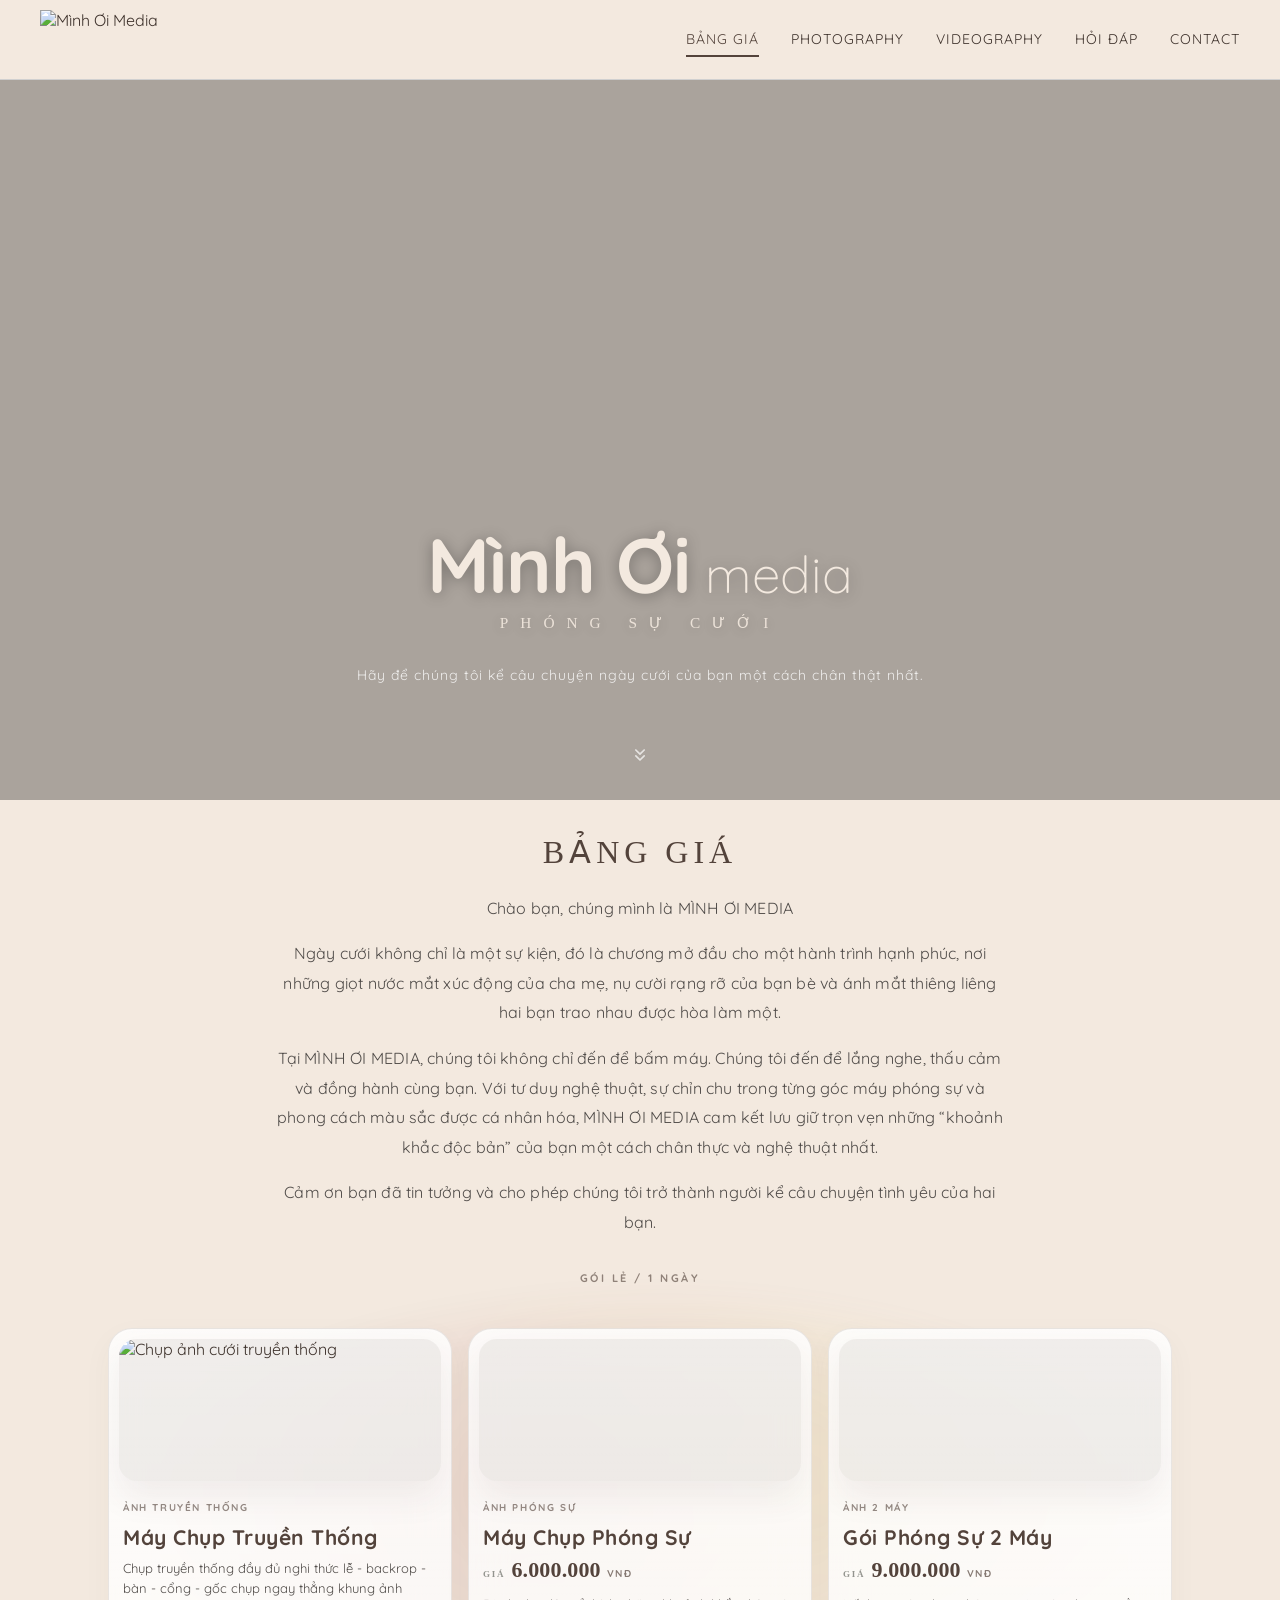
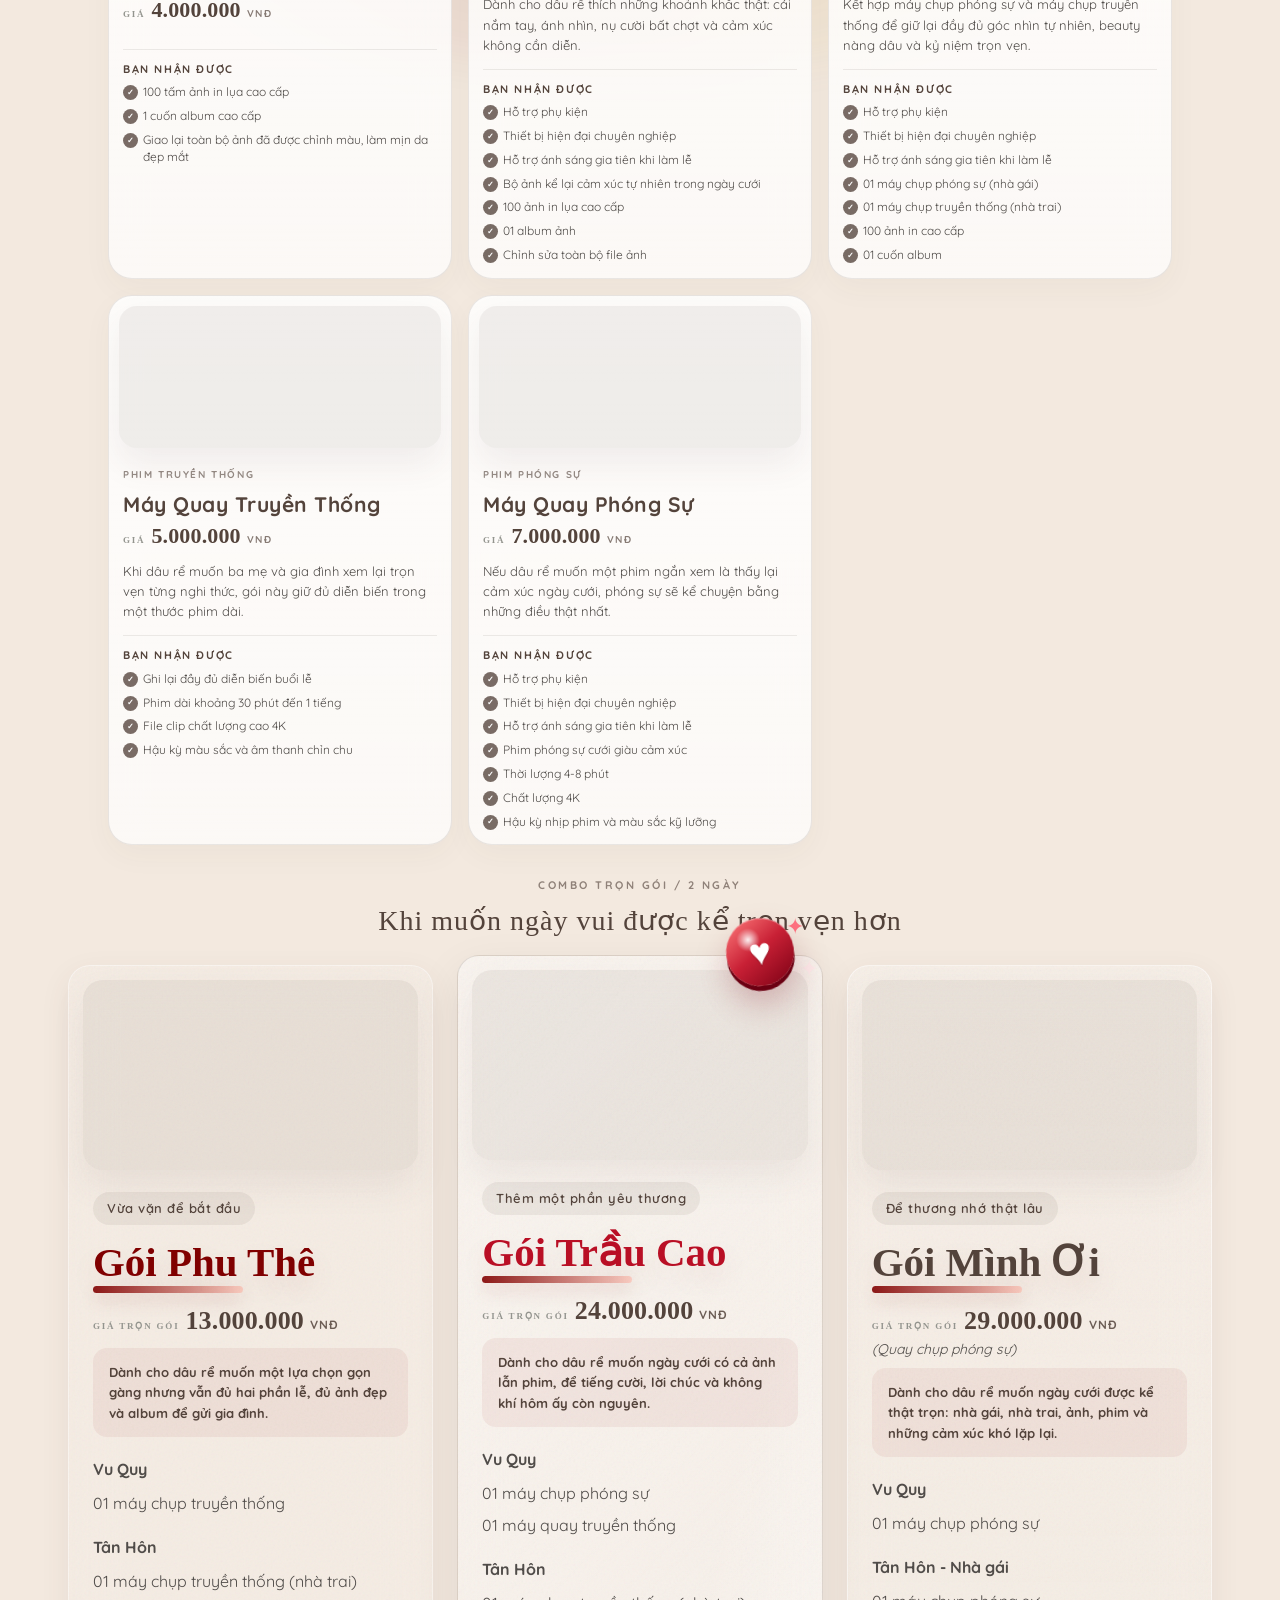
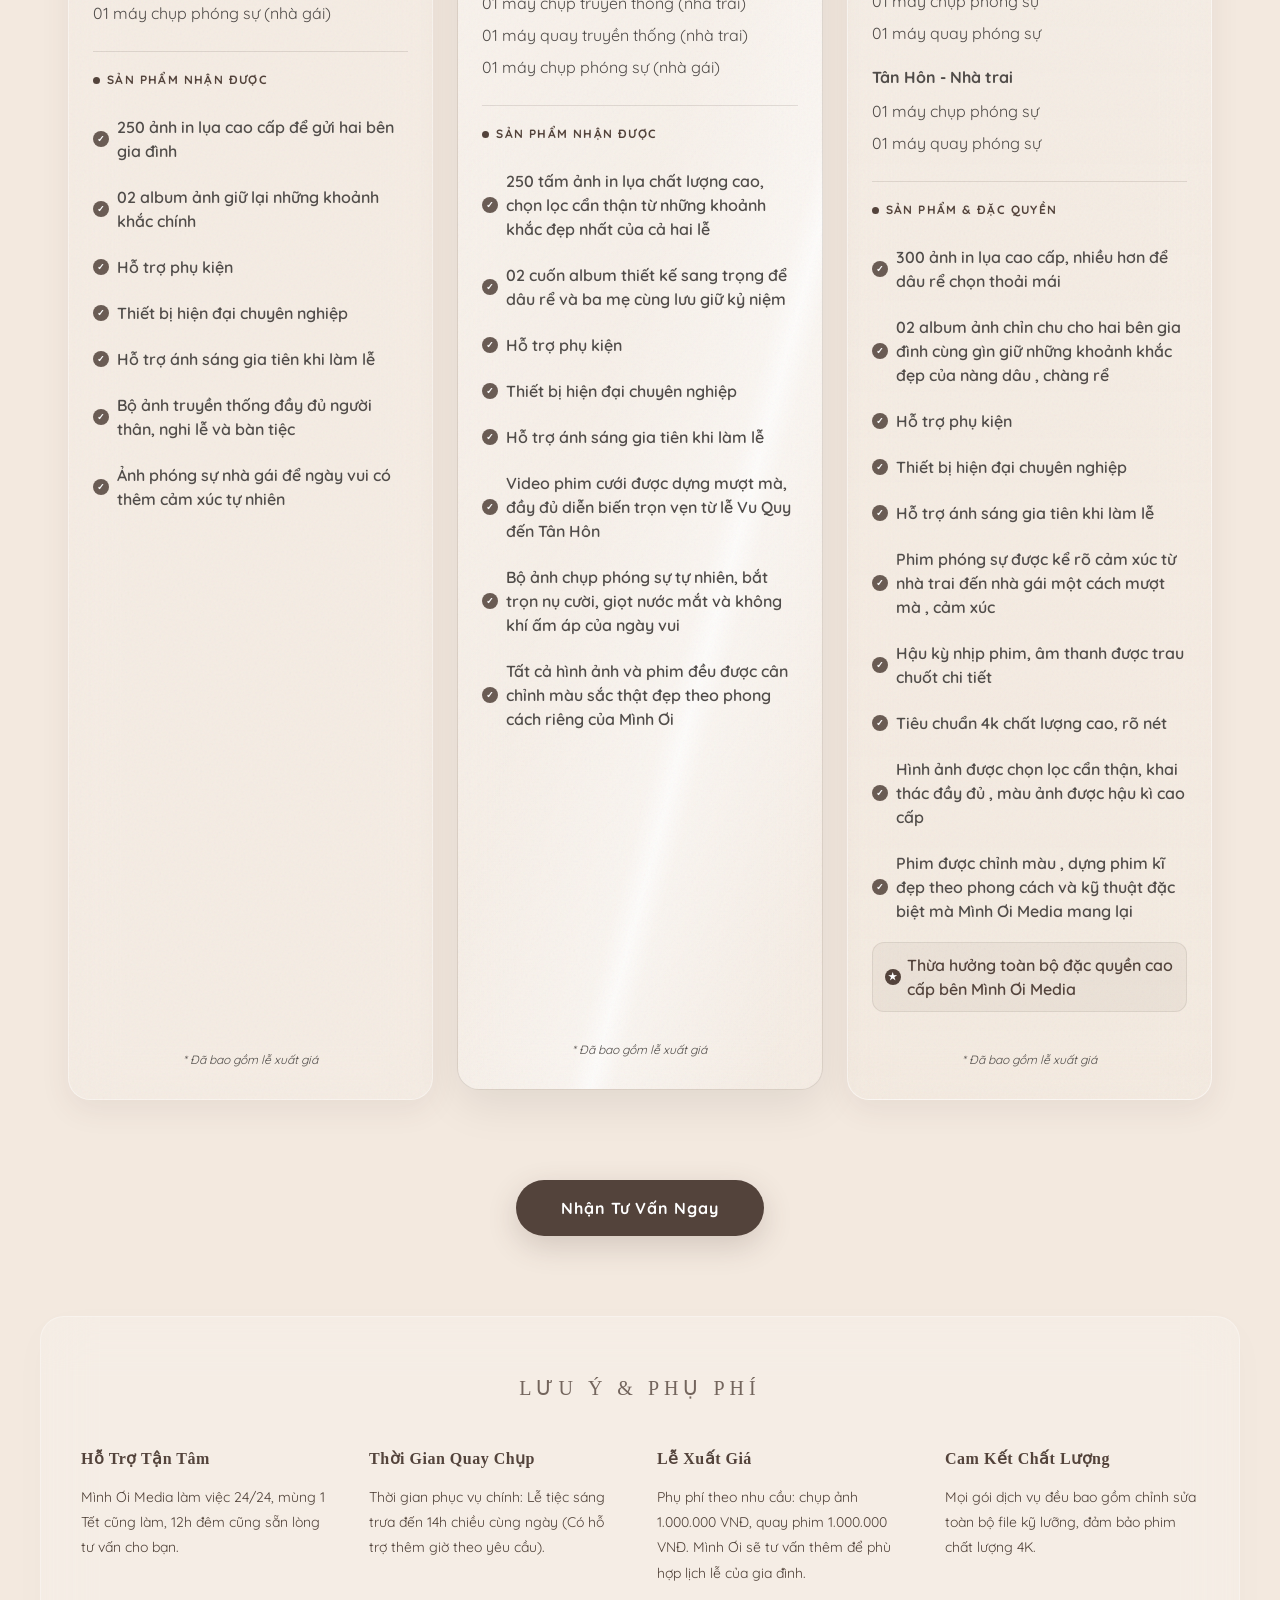
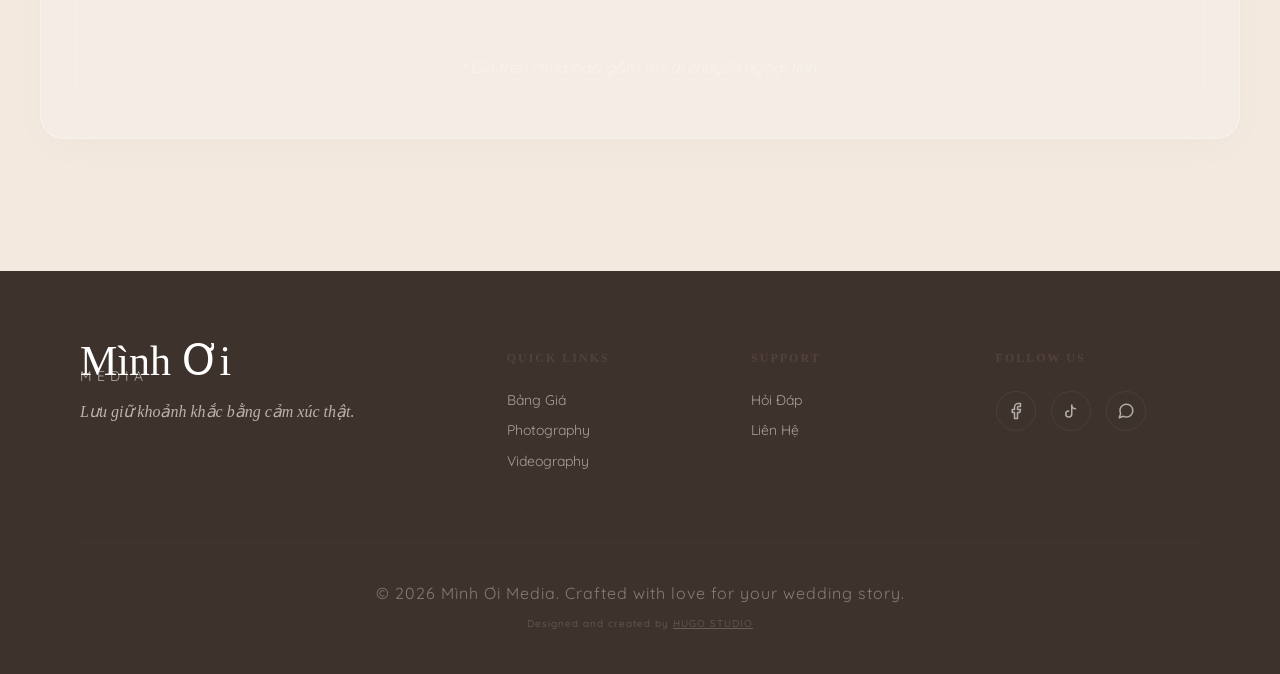
==== commit 27b6a6b6: "updatw new 4/7/226" ====
--- a/index.html
+++ b/index.html
@@ -101,7 +101,7 @@
     <div class="pricing-intro reveal">
       <p>Chào bạn, chúng mình là MÌNH ƠI MEDIA</p>
       <p>Ngày cưới không chỉ là một sự kiện, đó là chương mở đầu cho một hành trình hạnh phúc, nơi những giọt nước mắt xúc động của cha mẹ, nụ cười rạng rỡ của bạn bè và ánh mắt thiêng liêng hai bạn trao nhau được hòa làm một.</p>
-      <p>Tại MÌNH ƠI MEDIA, chúng tôi không chỉ đến để bấm máy. Chúng tôi đến để lắng nghe, thấu cảm và đồng hành cùng bạn. Với tư duy nghệ thuật, sự chỉn chu trong từng góc máy phóng sự và phong cách màu sắc được cá nhân hóa, THE WEDD cam kết lưu giữ trọn vẹn những “khoảnh khắc độc bản” của bạn một cách chân thực và nghệ thuật nhất.</p>
+      <p>Tại MÌNH ƠI MEDIA, chúng tôi không chỉ đến để bấm máy. Chúng tôi đến để lắng nghe, thấu cảm và đồng hành cùng bạn. Với tư duy nghệ thuật, sự chỉn chu trong từng góc máy phóng sự và phong cách màu sắc được cá nhân hóa, MÌNH ƠI MEDIA cam kết lưu giữ trọn vẹn những “khoảnh khắc độc bản” của bạn một cách chân thực và nghệ thuật nhất.</p>
       <p>Cảm ơn bạn đã tin tưởng và cho phép chúng tôi trở thành người kể câu chuyện tình yêu của hai bạn.</p>
     </div>
 
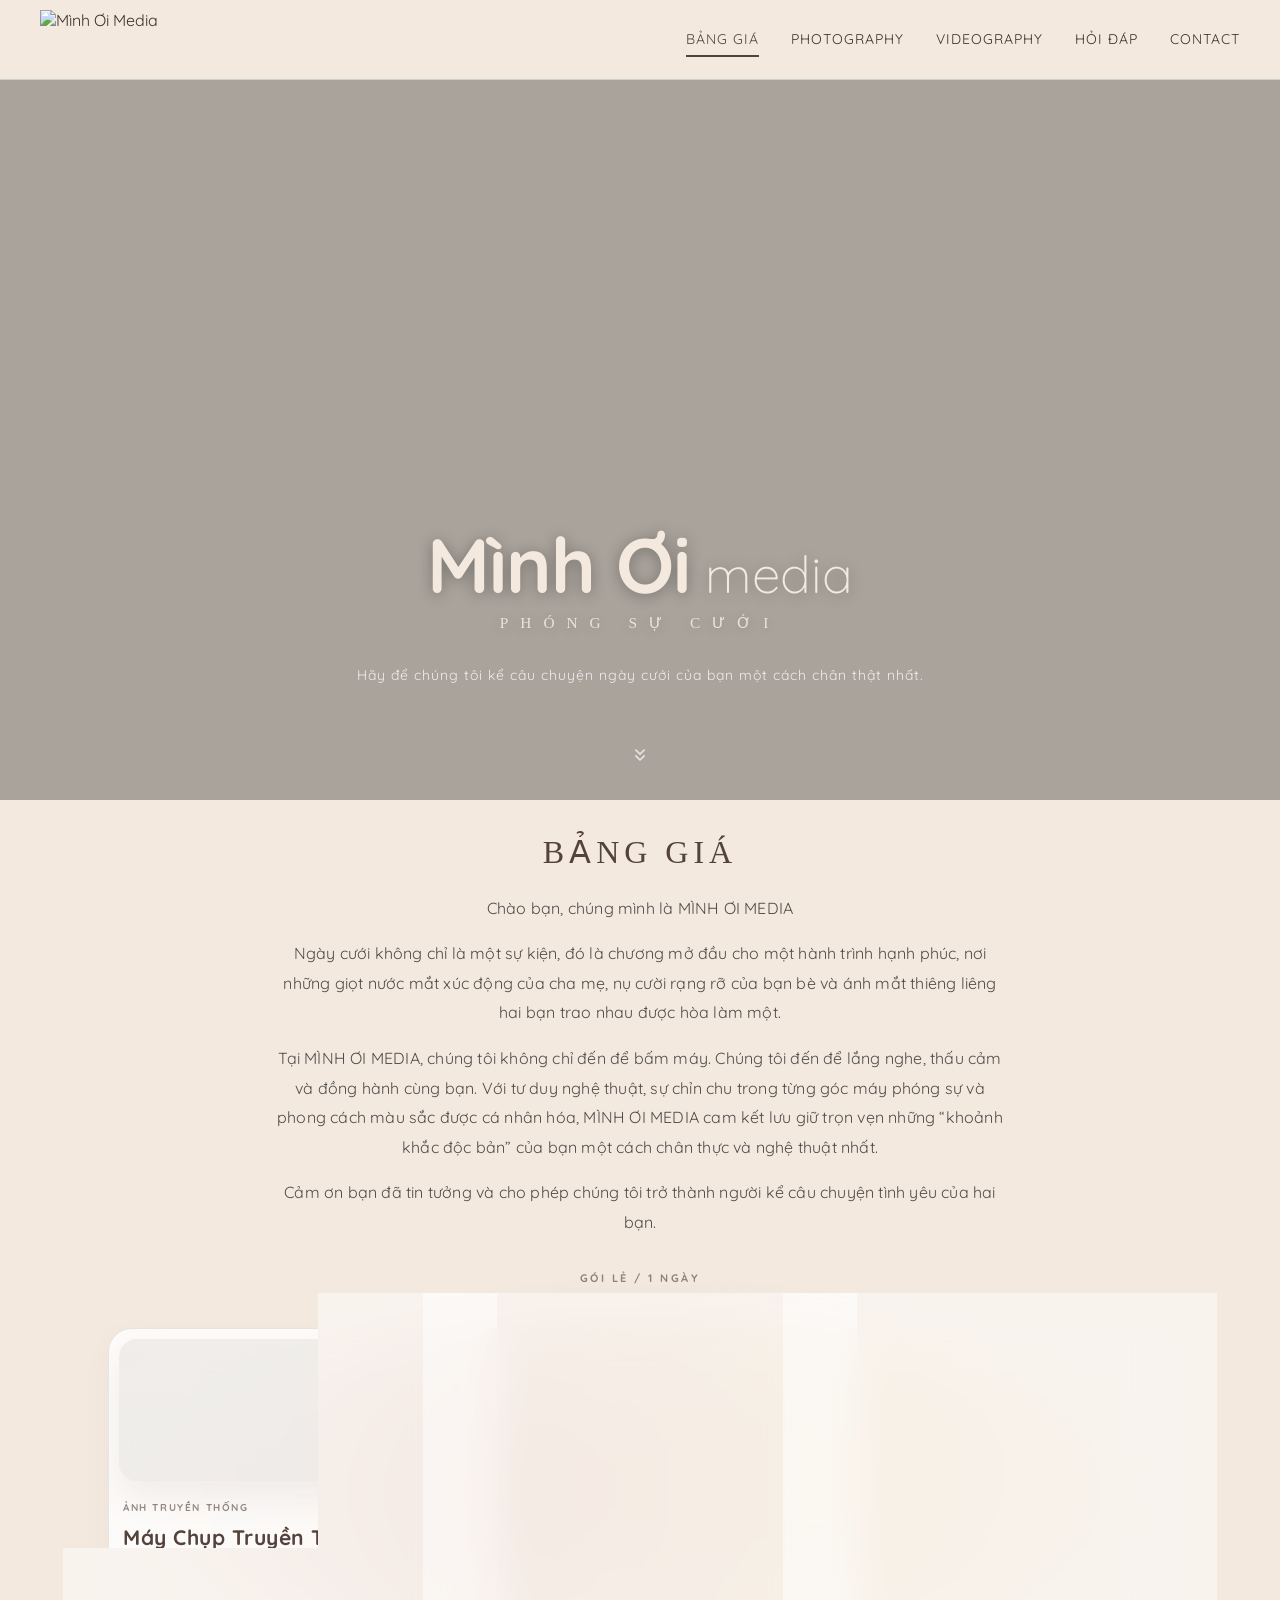
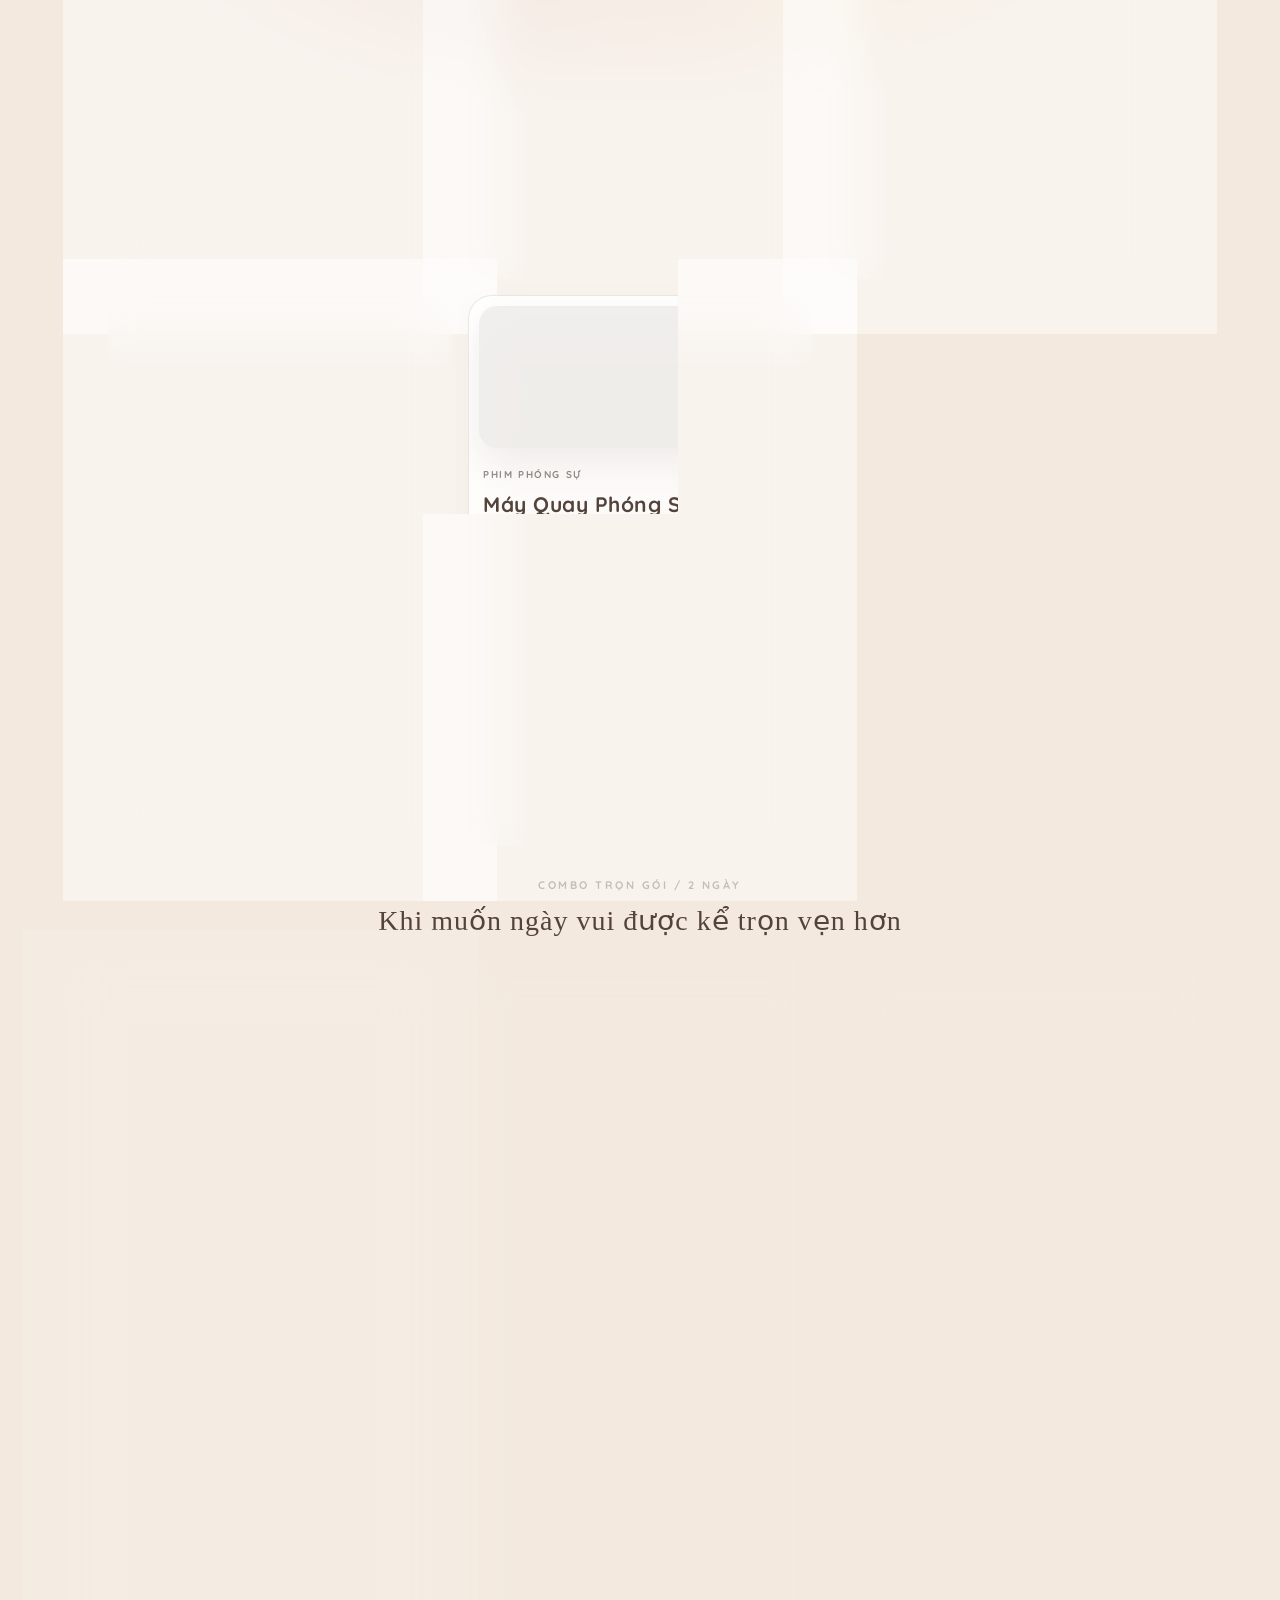
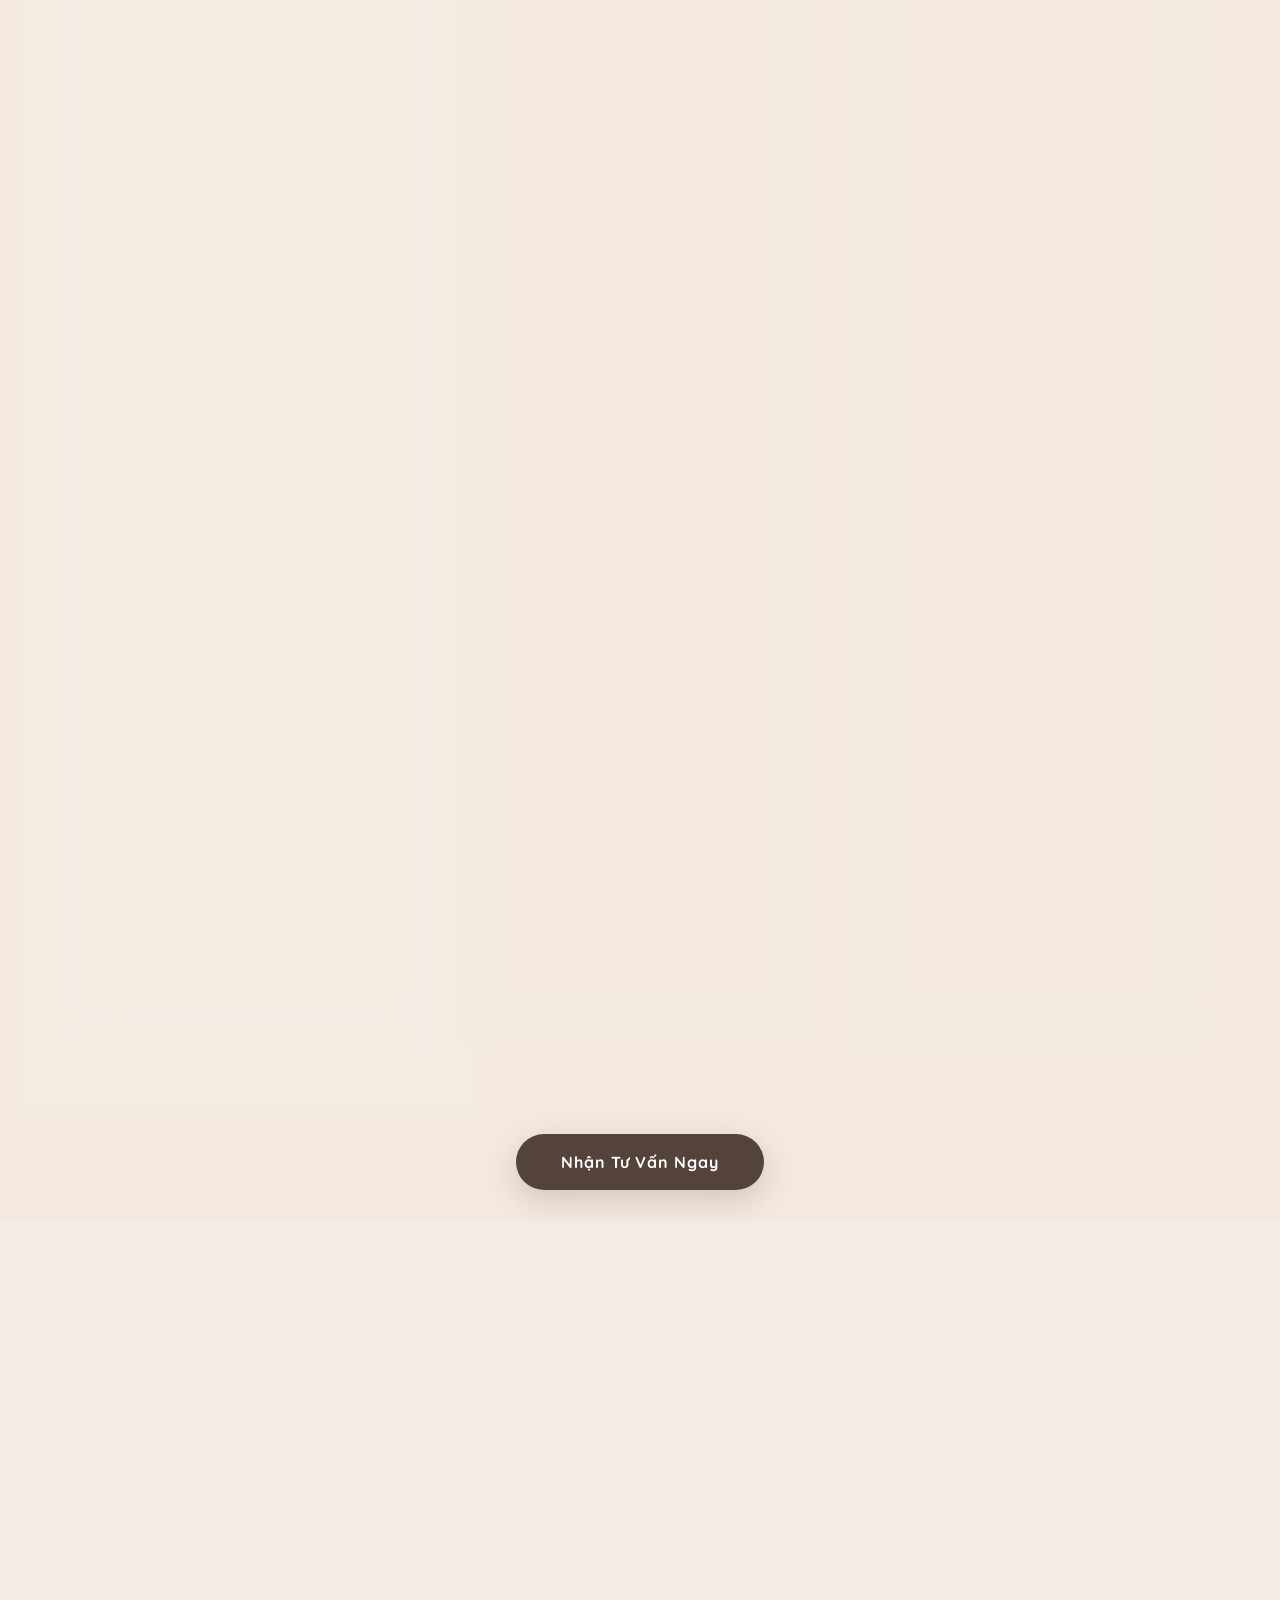
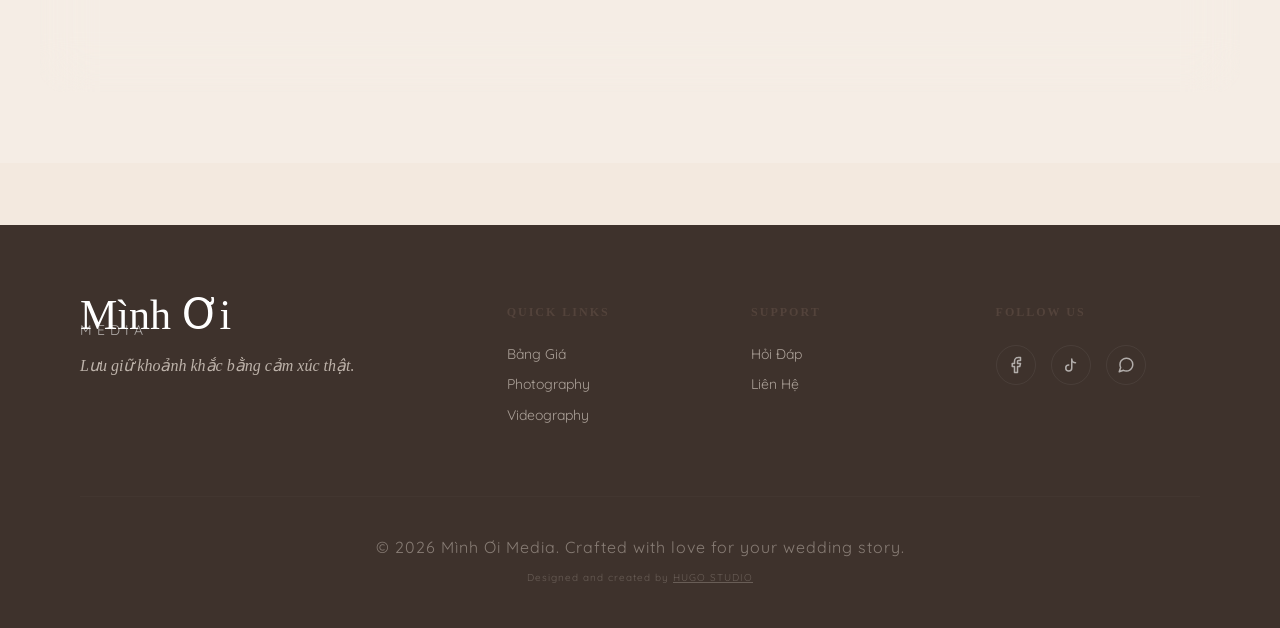
==== commit ed34f686: "updatw new 4/7/226" ====
--- a/index.html
+++ b/index.html
@@ -303,10 +303,9 @@
             <li class="package-benefit-item">Thiết bị hiện đại chuyên nghiệp</li>
             <li class="package-benefit-item">Hỗ trợ ánh sáng gia tiên khi làm lễ</li>
             <li class="package-benefit-item">Phim phóng sự được kể rõ cảm xúc từ nhà trai đến nhà gái một cách mượt mà , cảm xúc</li>
-            <li class="package-benefit-item">Hậu kỳ nhịp phim, âm thanh được trau chuốt chi tiết</li>
             <li class="package-benefit-item">Tiêu chuẩn 4k chất lượng cao, rõ nét</li>
             <li class="package-benefit-item">Hình ảnh được chọn lọc cẩn thận, khai thác đầy đủ , màu ảnh được hậu kì cao cấp</li>
-            <li class="package-benefit-item">Phim được chỉnh màu , dựng phim kĩ đẹp theo phong cách và kỹ thuật đặc biệt mà Mình Ơi Media mang lại</li>
+            <li class="package-benefit-item">Hậu kỳ nhịp phim, âm thanh được trau chuốt chi tiết, kĩ đẹp theo phong cách và kỹ thuật đặc biệt mà Mình Ơi Media mang lại</li>
             <li class="package-benefit-item package-benefit-premium">Thừa hưởng toàn bộ đặc quyền cao cấp bên Mình Ơi Media</li>
           </ul>
           <p class="text-small package-subtitle package-note">* Đã bao gồm lễ xuất giá</p>
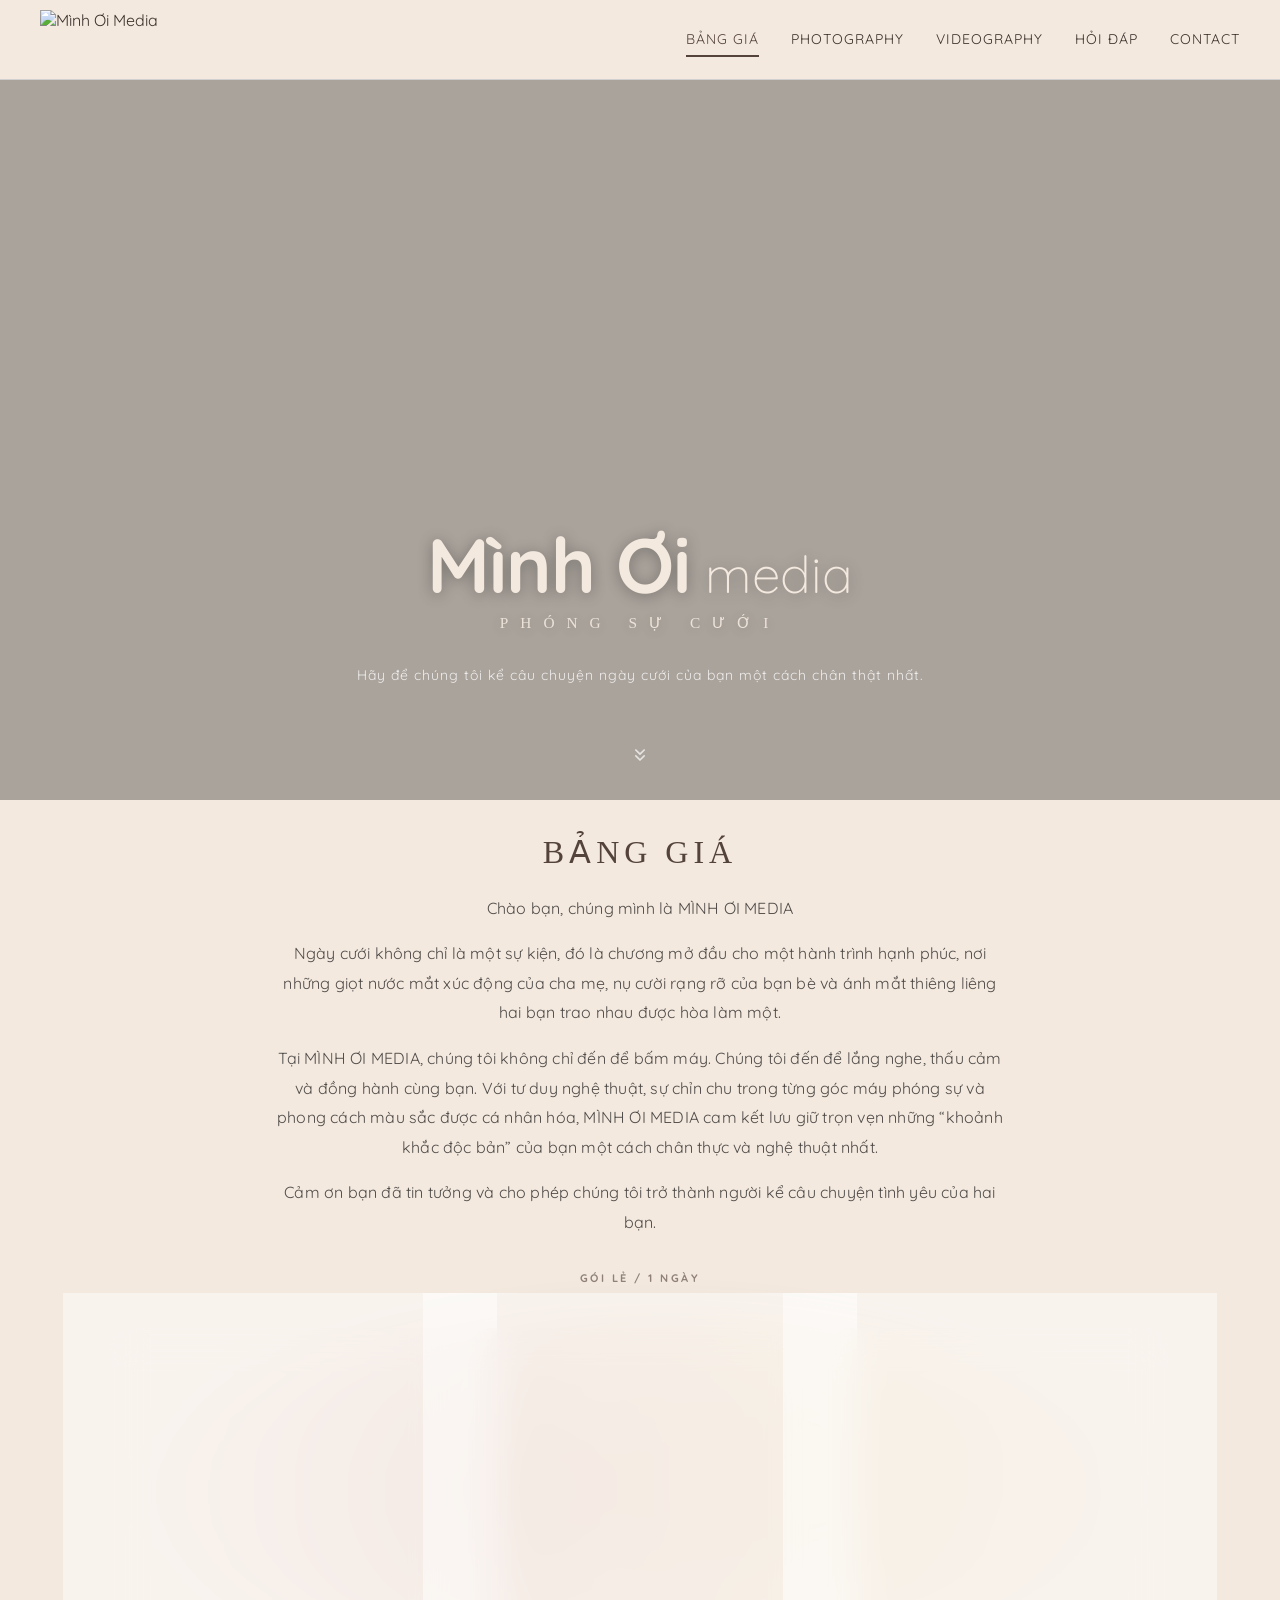
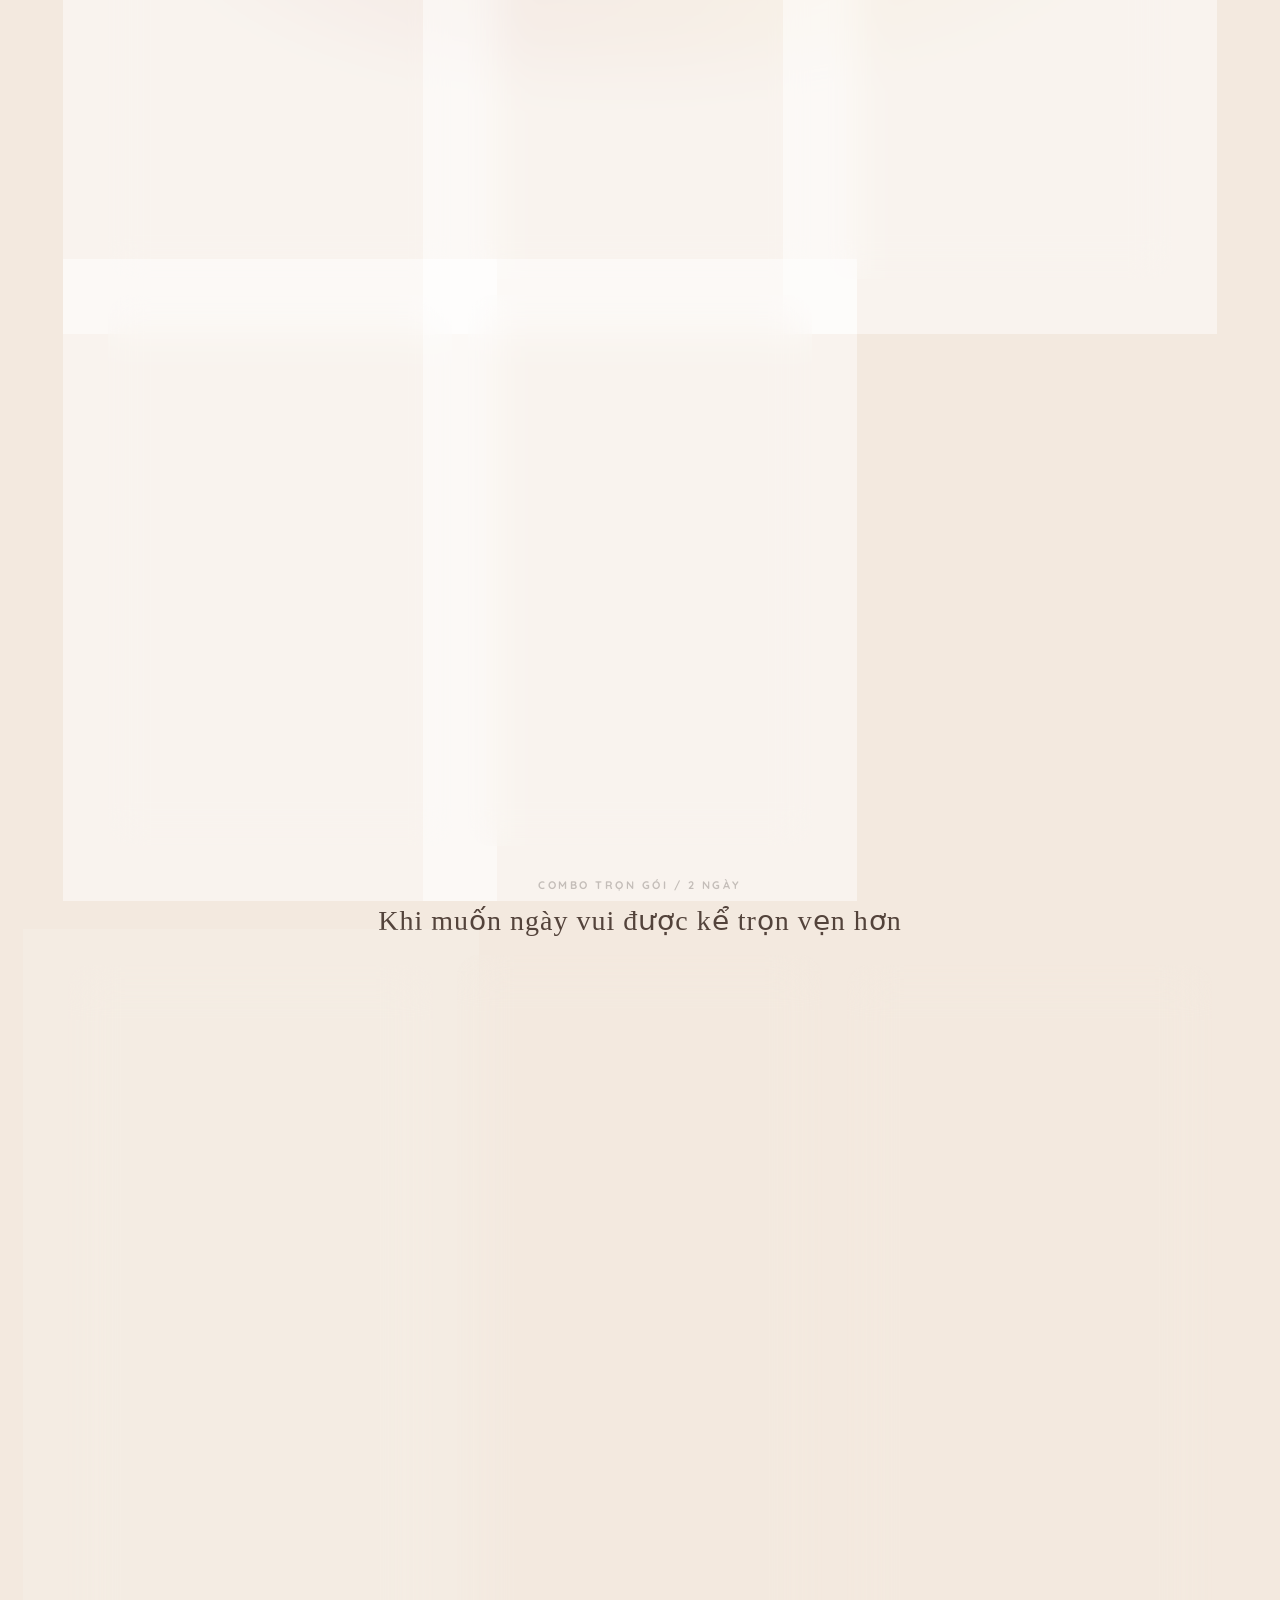
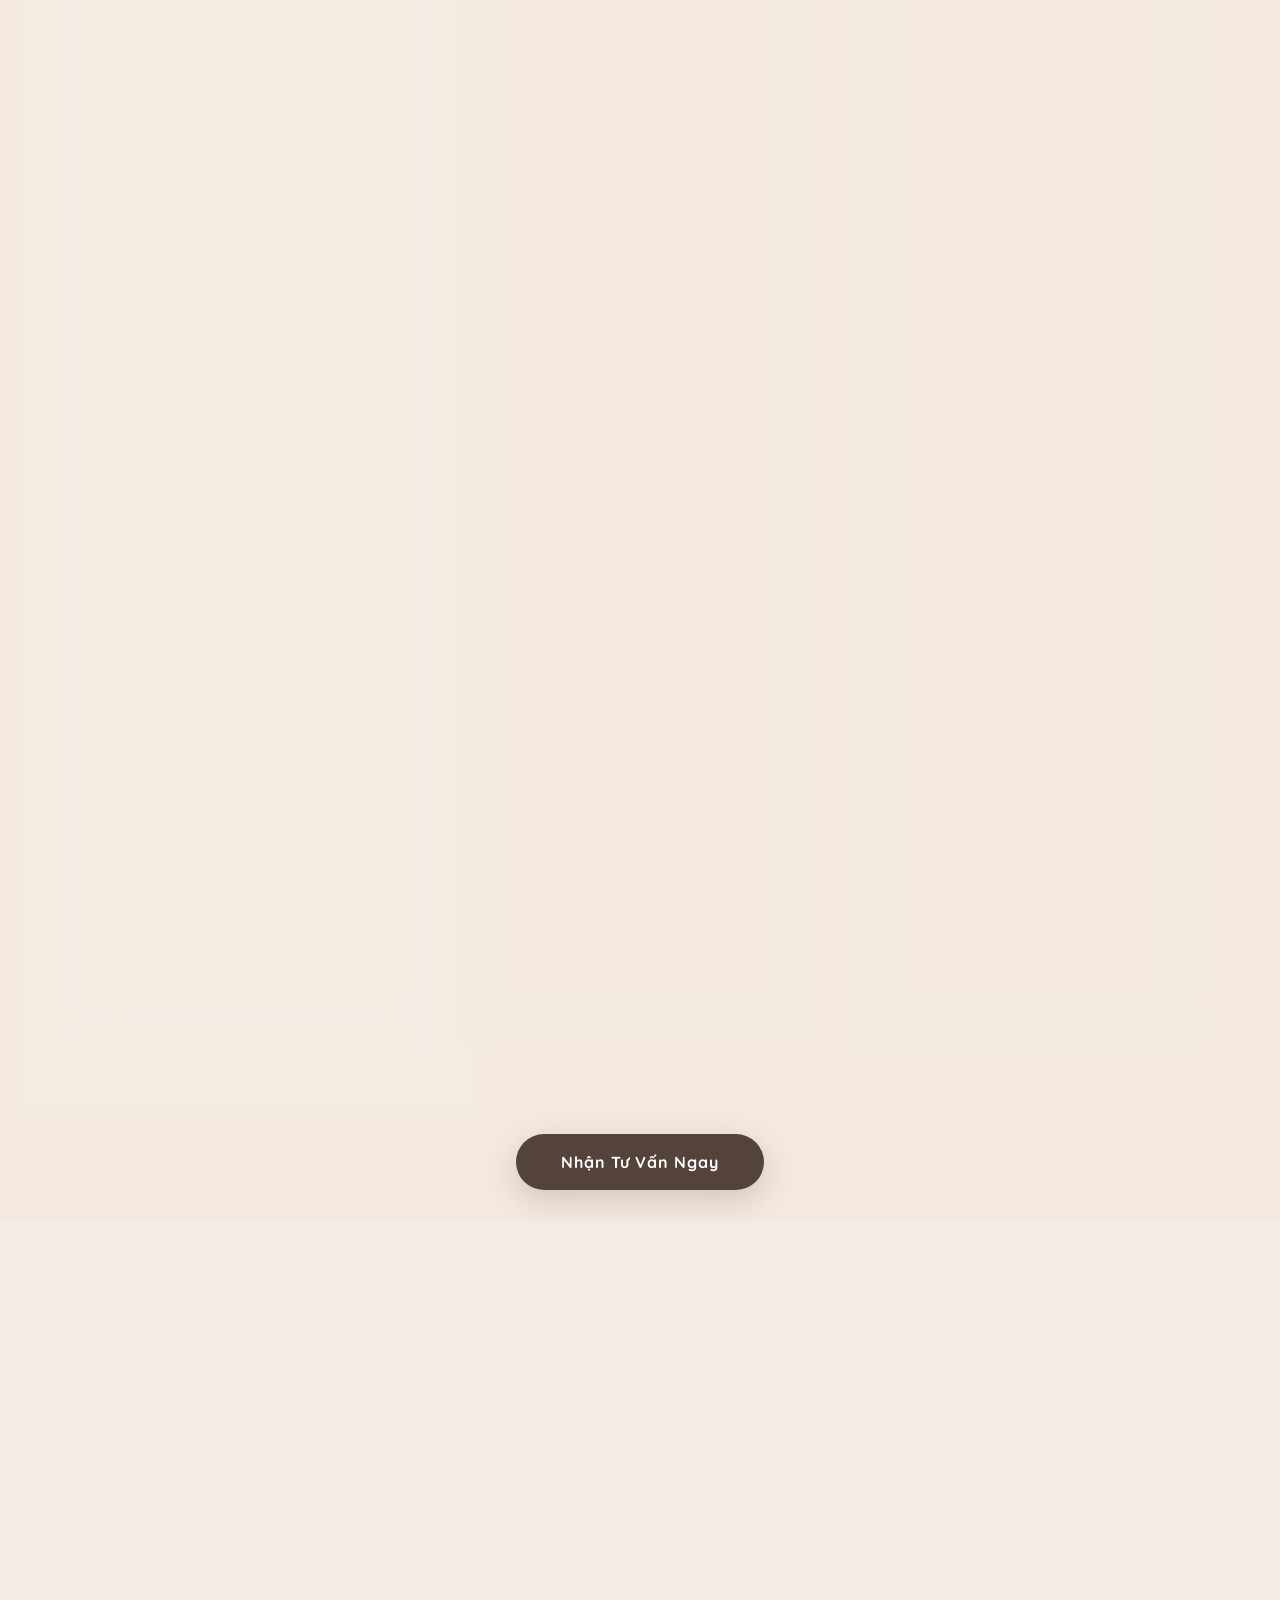
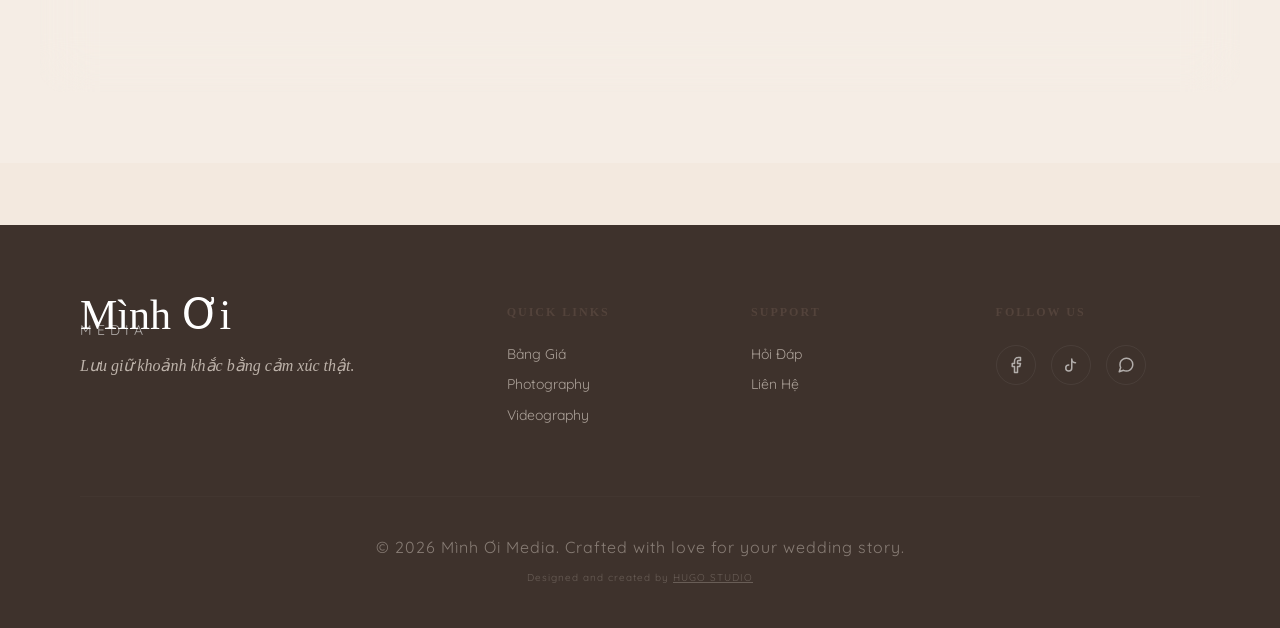
==== commit 99081b2d: "fix: sửa lỗi chính tả" ====
--- a/index.html
+++ b/index.html
@@ -251,10 +251,10 @@
 
         <div class="price-card package-card popular package-card-featured">
           <div class="package-media">
-            <img class="lazy-media" src="[data-uri]" data-src="https://res.cloudinary.com/dyehwoscu/image/upload/f_auto,q_auto:good,c_fill,w_720/v1782884447/A%CC%89nh_ma%CC%80n_hi%CC%80nh_2026-07-01_lu%CC%81c_12.40.31_qdt9up.png" alt="Gói Trầu Cao" decoding="async" loading="lazy">
+            <img class="lazy-media" src="[data-uri]" data-src="https://res.cloudinary.com/dyehwoscu/image/upload/f_auto,q_auto:good,c_fill,w_720/v1782884447/A%CC%89nh_ma%CC%80n_hi%CC%80nh_2026-07-01_lu%CC%81c_12.40.31_qdt9up.png" alt="Gói Trầu Cau" decoding="async" loading="lazy">
           </div>
           <span class="package-eyebrow">Thêm một phần yêu thương</span>
-          <h3>Gói Trầu Cao</h3>
+          <h3>Gói Trầu Cau</h3>
           <p class="price">24.000.000 <span class="price-unit">VNĐ</span></p>
           <p class="package-value">Dành cho dâu rể muốn ngày cưới có cả ảnh lẫn phim, để tiếng cười, lời chúc và không khí hôm ấy còn nguyên.</p>
           <ul class="package-list">
